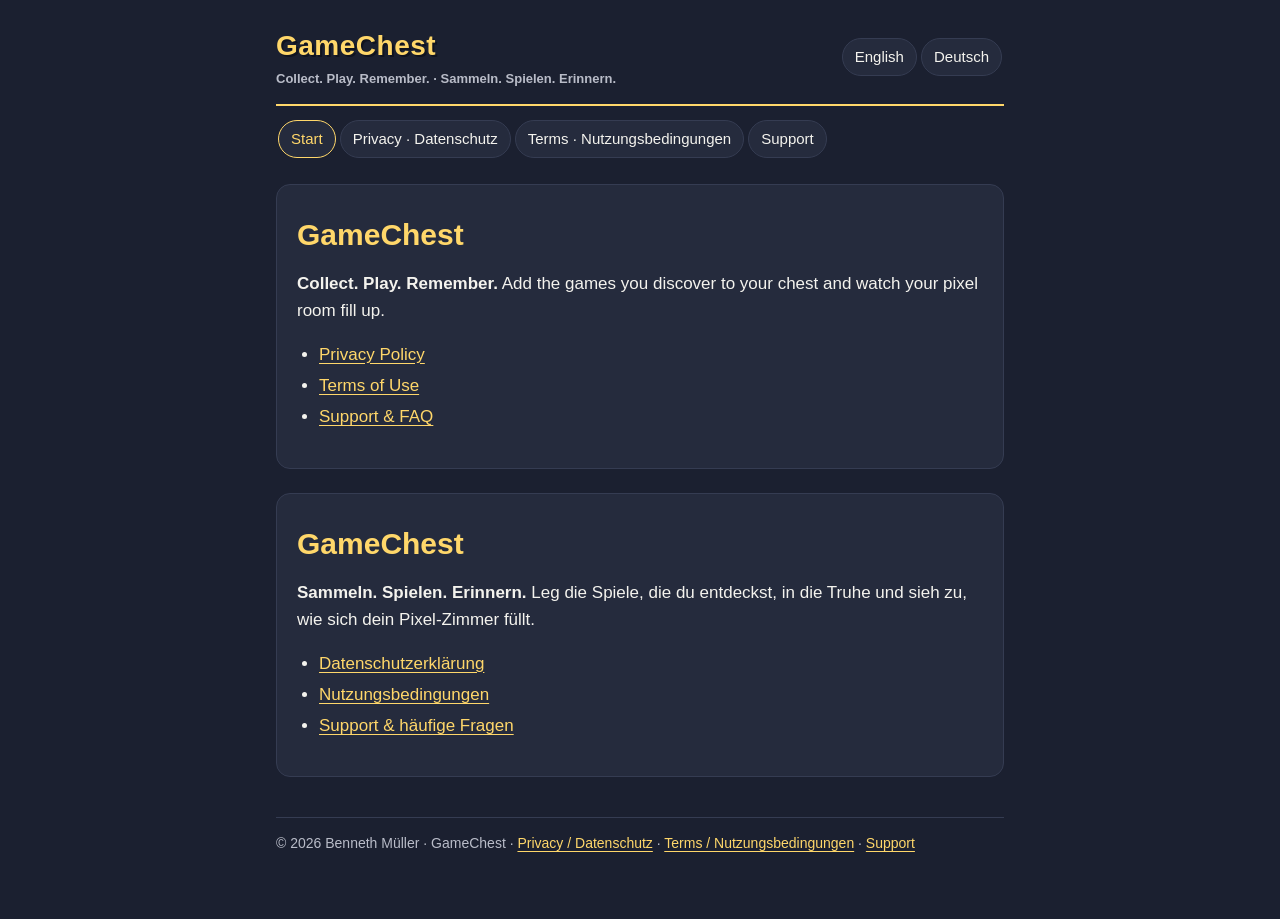
==== index.html @ 354a45ab "GameChest: Datenschutz, Nutzungsbedingungen, Support" ====
<!doctype html>
<html lang="en">
<head>
<meta charset="utf-8">
<meta name="viewport" content="width=device-width, initial-scale=1">
<meta name="description" content="Legal pages and support for the GameChest app.">
<title>GameChest – Legal & Support</title>
<style>
:root{--ink:#10131F;--navy:#1B2030;--navy2:#252B3D;--line:#353C52;--gold:#FFD76A;--amber:#FFCD68;
--mint:#C4F280;--off:#F4F3EE;--muted:#B9BCC8;}
*{box-sizing:border-box}
html{-webkit-text-size-adjust:100%}
body{margin:0;background:var(--navy);color:var(--off);font:17px/1.6 -apple-system,BlinkMacSystemFont,"Segoe UI",Roboto,Helvetica,Arial,sans-serif}
a{color:var(--gold);text-underline-offset:3px}
a:focus-visible{outline:3px solid var(--mint);outline-offset:2px}
.wrap{max-width:760px;margin:0 auto;padding:24px 16px 64px}
header.top{display:flex;flex-wrap:wrap;align-items:center;justify-content:space-between;gap:12px;
border-bottom:2px solid var(--gold);padding-bottom:14px;margin-bottom:8px}
.brand{font-weight:800;font-size:28px;letter-spacing:.5px;color:var(--gold);text-decoration:none;
text-shadow:2px 2px 0 var(--ink)}
.brand small{display:block;font-size:13px;font-weight:600;color:var(--muted);letter-spacing:0;text-shadow:none}
nav.lang a,nav.pages a{display:inline-block;padding:6px 12px;margin:2px;border:1px solid var(--line);
border-radius:999px;text-decoration:none;font-size:15px;color:var(--off);background:var(--navy2)}
nav.lang a:hover,nav.pages a:hover{border-color:var(--gold)}
nav.pages{margin:12px 0 4px}
nav.pages a[aria-current=page]{border-color:var(--gold);color:var(--gold)}
h1{font-size:30px;line-height:1.2;color:var(--gold);margin:28px 0 4px}
h2{font-size:21px;line-height:1.3;color:var(--gold);margin:30px 0 8px}
h3{font-size:18px;color:var(--amber);margin:22px 0 6px}
section.lang-block{background:var(--navy2);border:1px solid var(--line);border-radius:14px;padding:4px 20px 20px;margin-top:24px}
.note{border-left:4px solid var(--mint);background:rgba(196,242,128,.08);padding:10px 14px;border-radius:6px;font-size:15px}
.ph{background:rgba(255,215,106,.16);color:var(--gold);padding:0 4px;border-radius:4px;font-weight:600}
.meta{color:var(--muted);font-size:14px}
table{width:100%;border-collapse:collapse;font-size:15px;margin:10px 0}
th,td{text-align:left;vertical-align:top;padding:8px;border-bottom:1px solid var(--line)}
th{color:var(--amber);font-weight:700}
.scroll{overflow-x:auto}
ul,ol{padding-left:22px}
li{margin:4px 0}
footer{margin-top:40px;color:var(--muted);font-size:14px;border-top:1px solid var(--line);padding-top:14px}
details{background:var(--navy);border:1px solid var(--line);border-radius:10px;padding:10px 14px;margin:10px 0}
summary{cursor:pointer;font-weight:700;color:var(--off)}
@media (max-width:420px){body{font-size:16px}h1{font-size:25px}section.lang-block{padding:2px 14px 16px}}
@media (max-width:560px){table,tbody,tr,td{display:block;width:100%}tr:first-child{display:none}tr{border-bottom:1px solid var(--line);padding:6px 0}td{border:0;padding:3px 0}td:first-child{font-weight:700;color:var(--amber)}}
</style>
</head>
<body>
<div class="wrap">
<header class="top">
<a class="brand" href="index.html">GameChest<small>Collect. Play. Remember. · Sammeln. Spielen. Erinnern.</small></a>
<nav class="lang" aria-label="Language / Sprache"><a href="#en" hreflang="en">English</a><a href="#de" hreflang="de">Deutsch</a></nav>
</header>
<nav class="pages" aria-label="Pages"><a href="index.html" aria-current=page>Start</a><a href="privacy.html">Privacy · Datenschutz</a><a href="terms.html">Terms · Nutzungsbedingungen</a><a href="support.html">Support</a></nav>

<section class="lang-block" id="en" lang="en">
<h1>GameChest</h1>
<p><strong>Collect. Play. Remember.</strong> Add the games you discover to your chest and watch your pixel room fill up.</p>
<ul>
<li><a href="privacy.html#en">Privacy Policy</a></li>
<li><a href="terms.html#en">Terms of Use</a></li>
<li><a href="support.html#en">Support &amp; FAQ</a></li>
</ul>
</section>
<section class="lang-block" id="de" lang="de">
<h1>GameChest</h1>
<p><strong>Sammeln. Spielen. Erinnern.</strong> Leg die Spiele, die du entdeckst, in die Truhe und sieh zu, wie sich dein Pixel-Zimmer füllt.</p>
<ul>
<li><a href="privacy.html#de">Datenschutzerklärung</a></li>
<li><a href="terms.html#de">Nutzungsbedingungen</a></li>
<li><a href="support.html#de">Support &amp; häufige Fragen</a></li>
</ul>
</section>

<footer>© 2026 Benneth Müller · GameChest · <a href="privacy.html">Privacy / Datenschutz</a> · <a href="terms.html">Terms / Nutzungsbedingungen</a> · <a href="support.html">Support</a></footer>
</div>
</body>
</html>
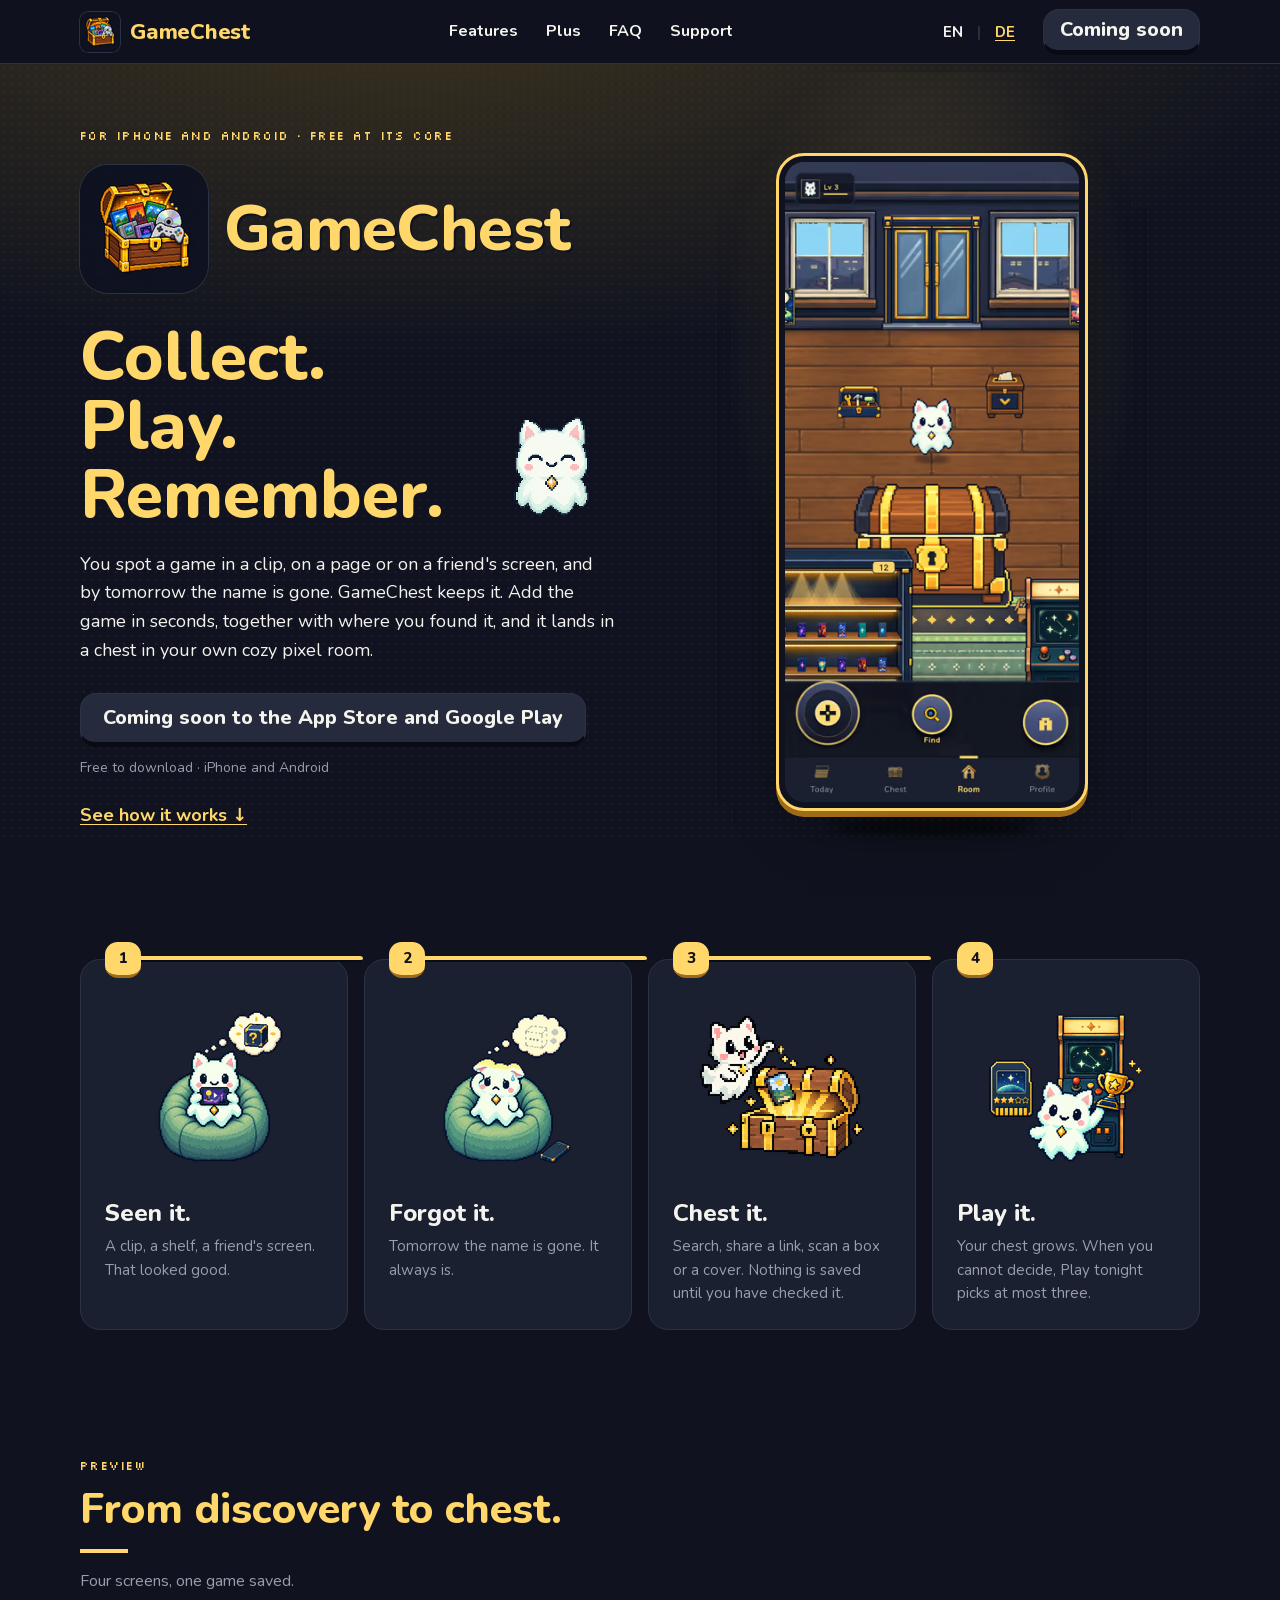
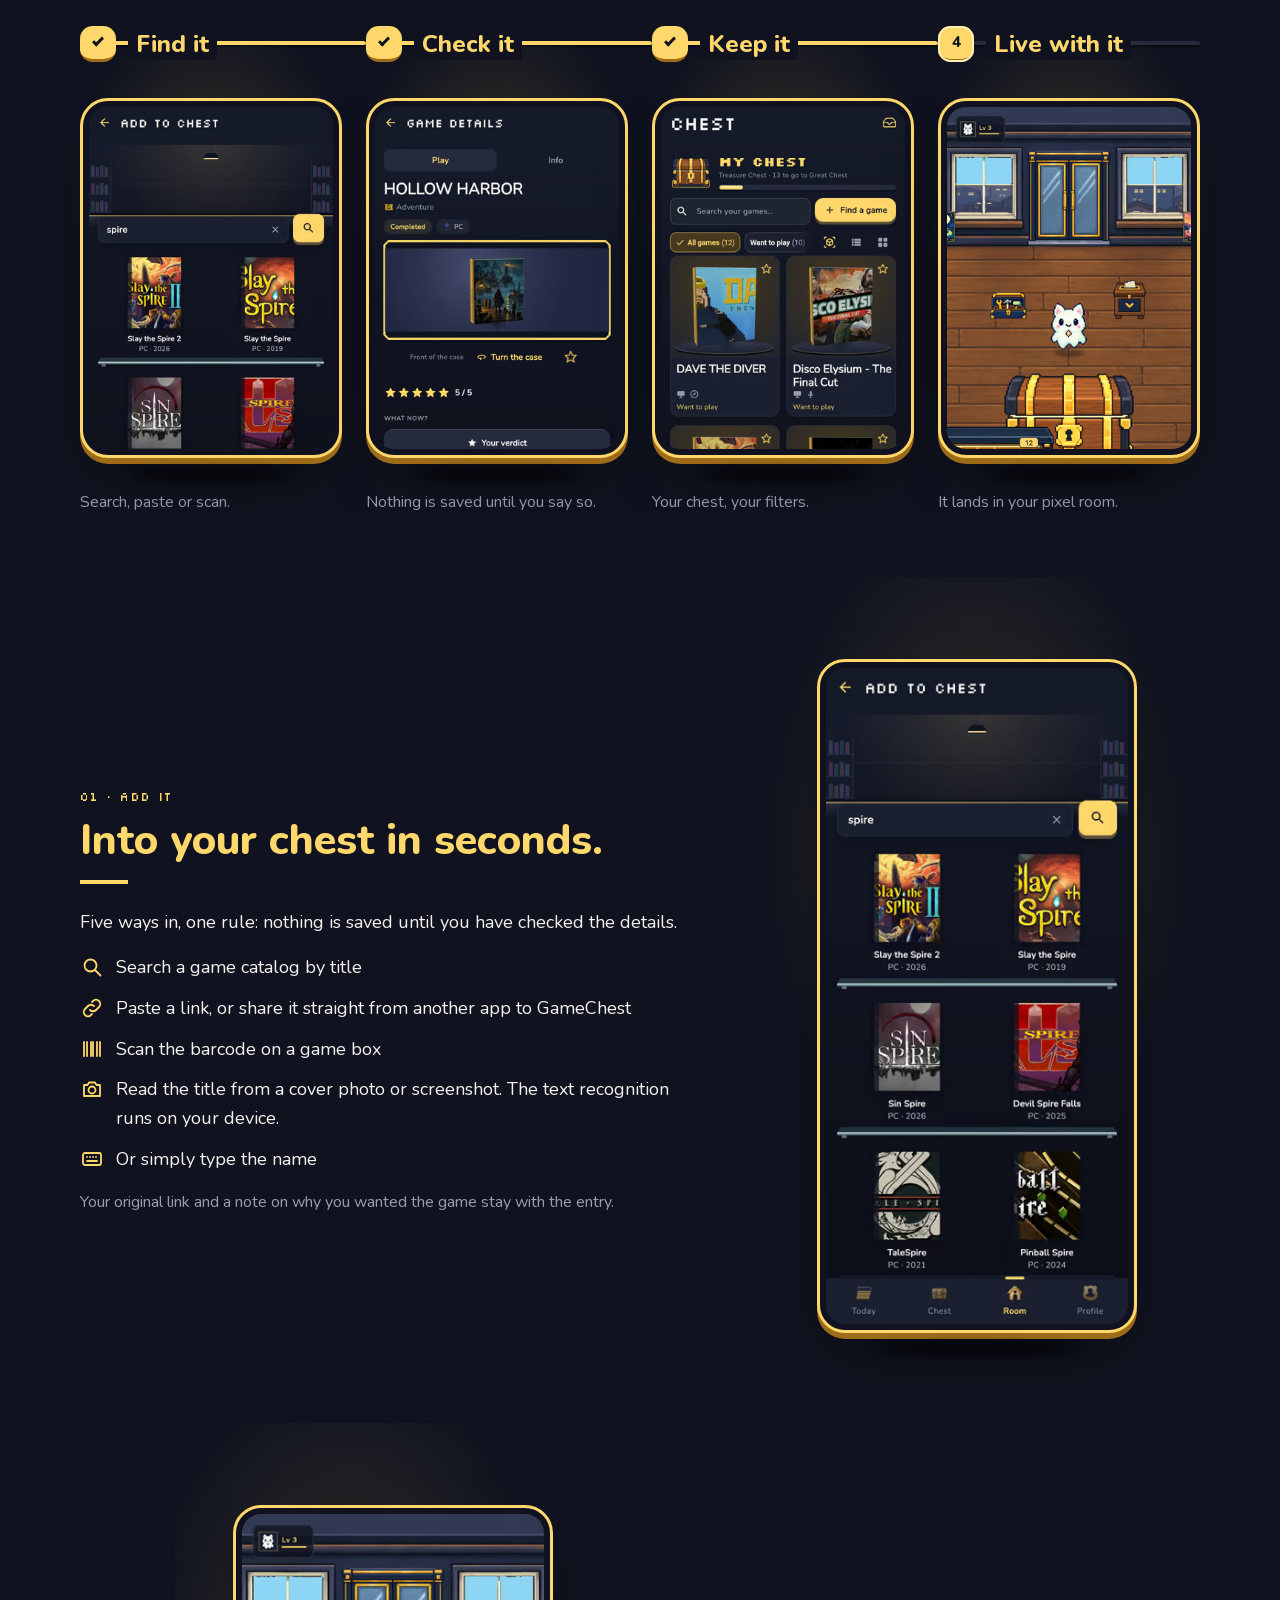
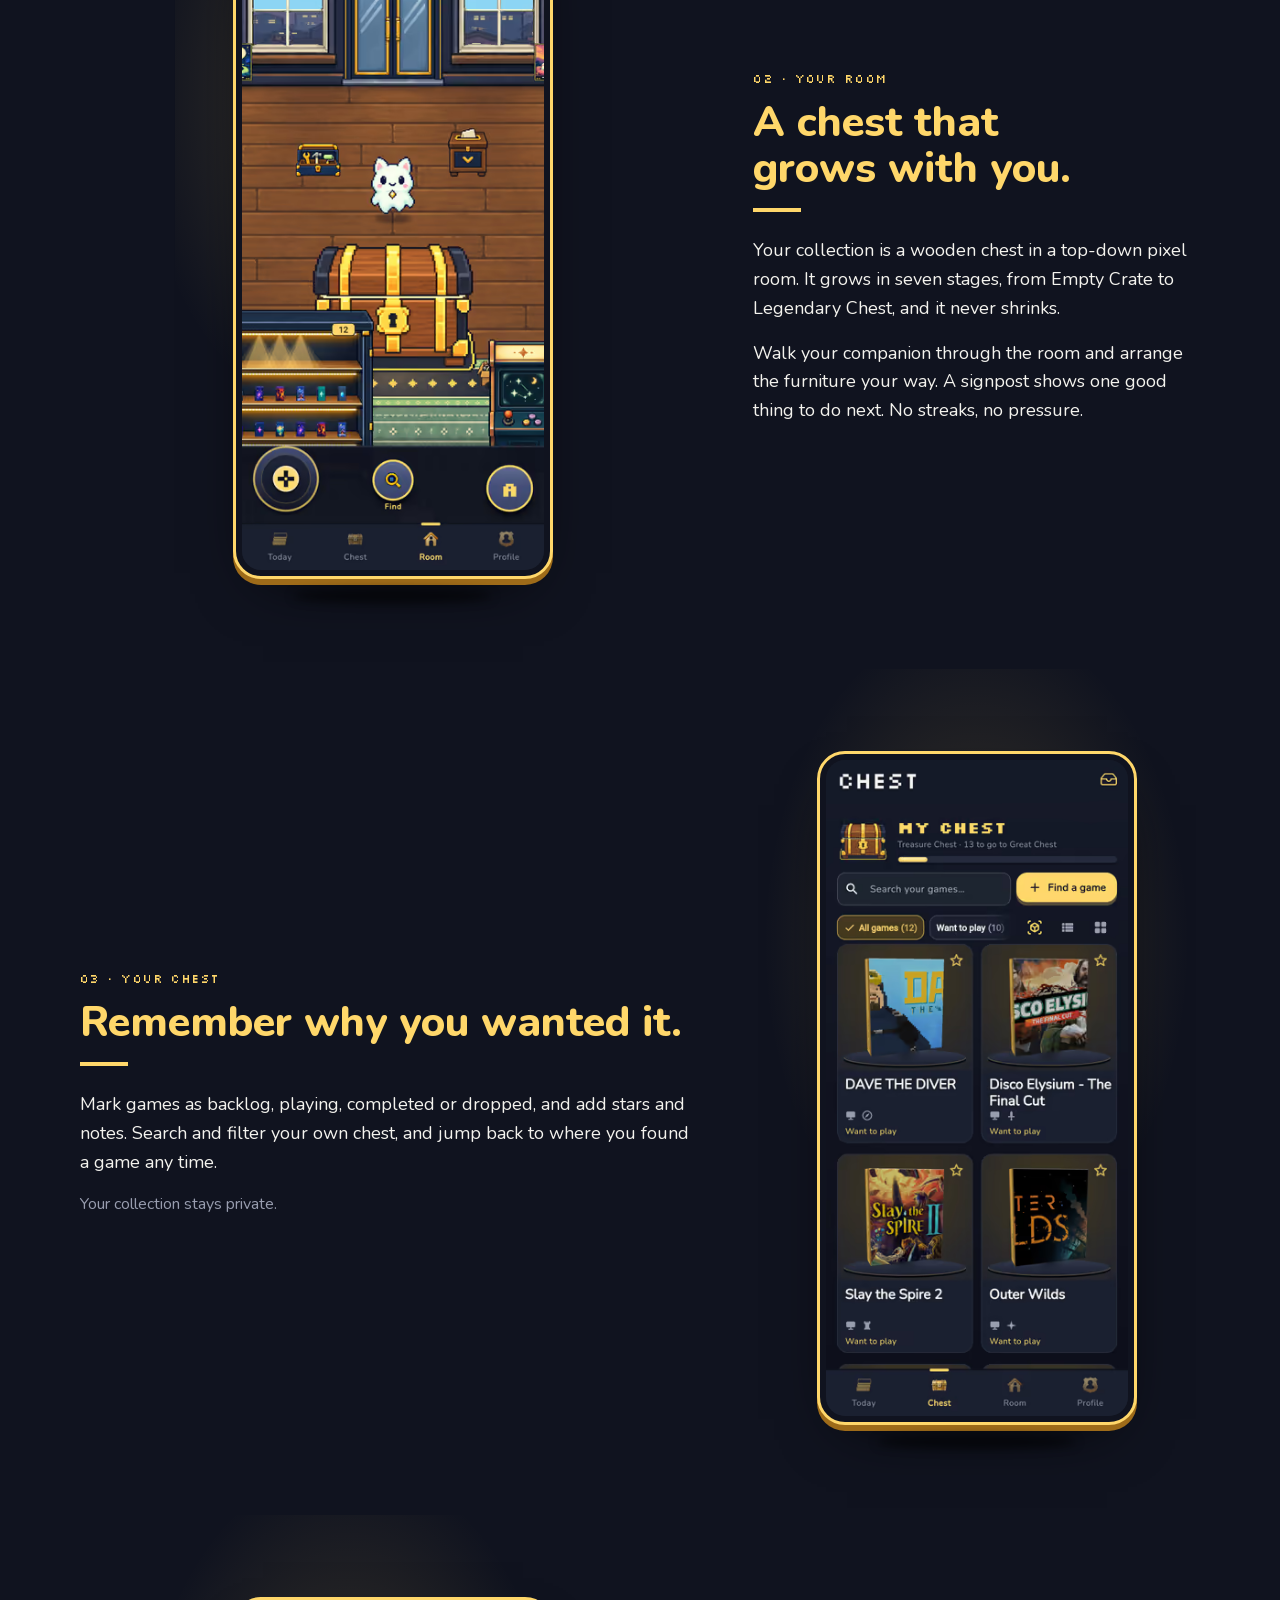
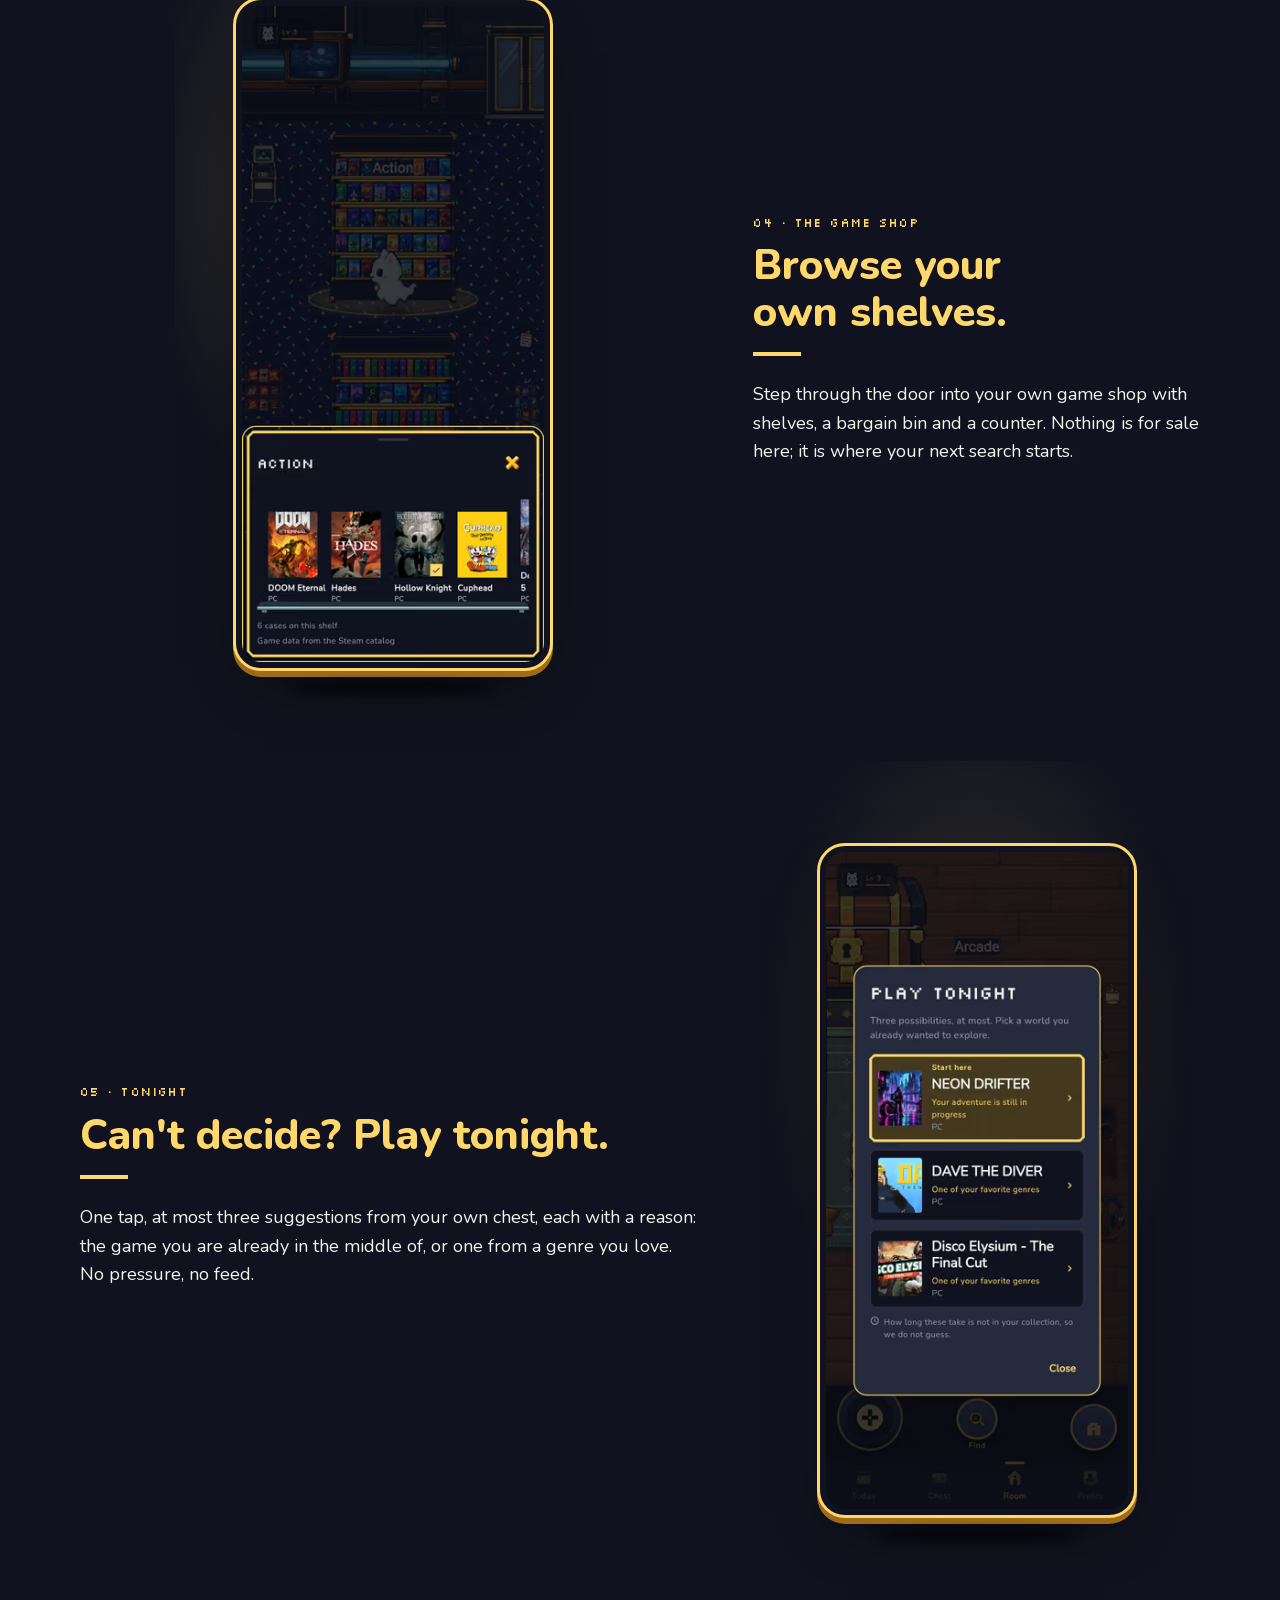
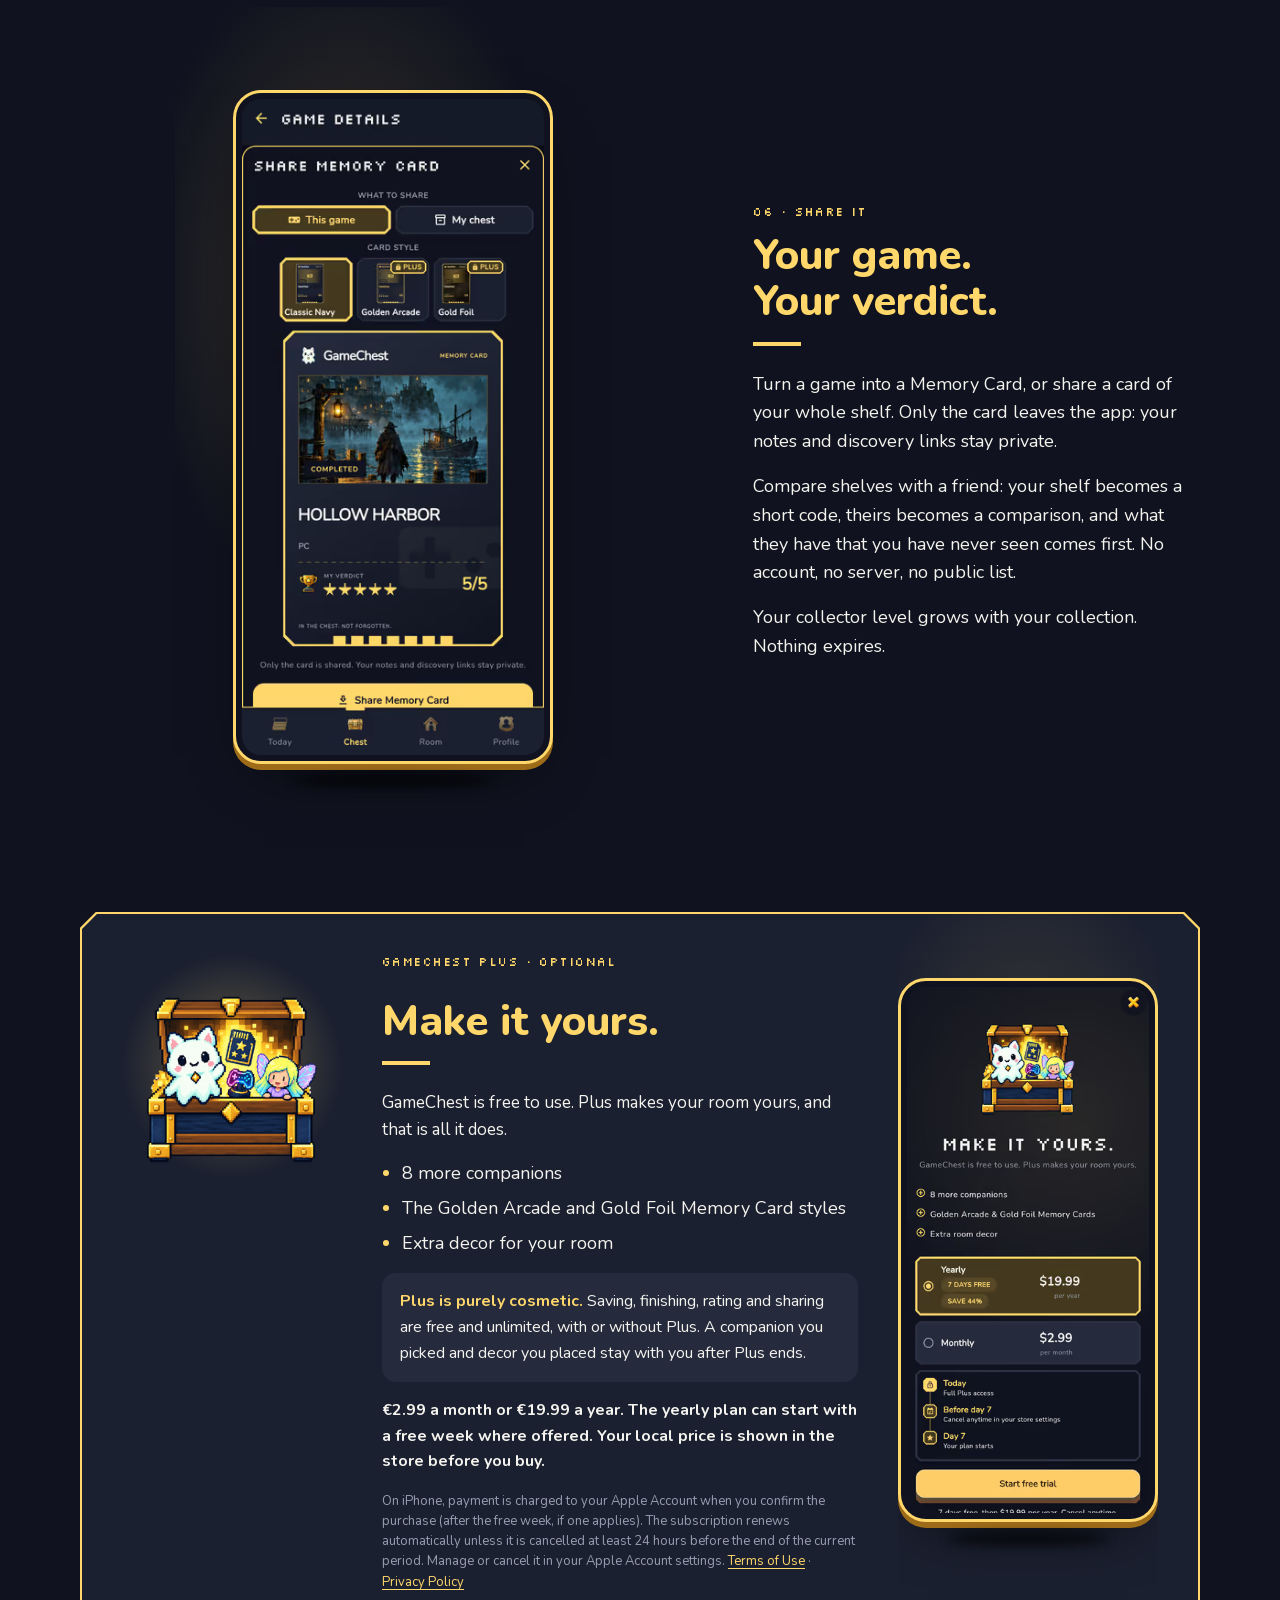
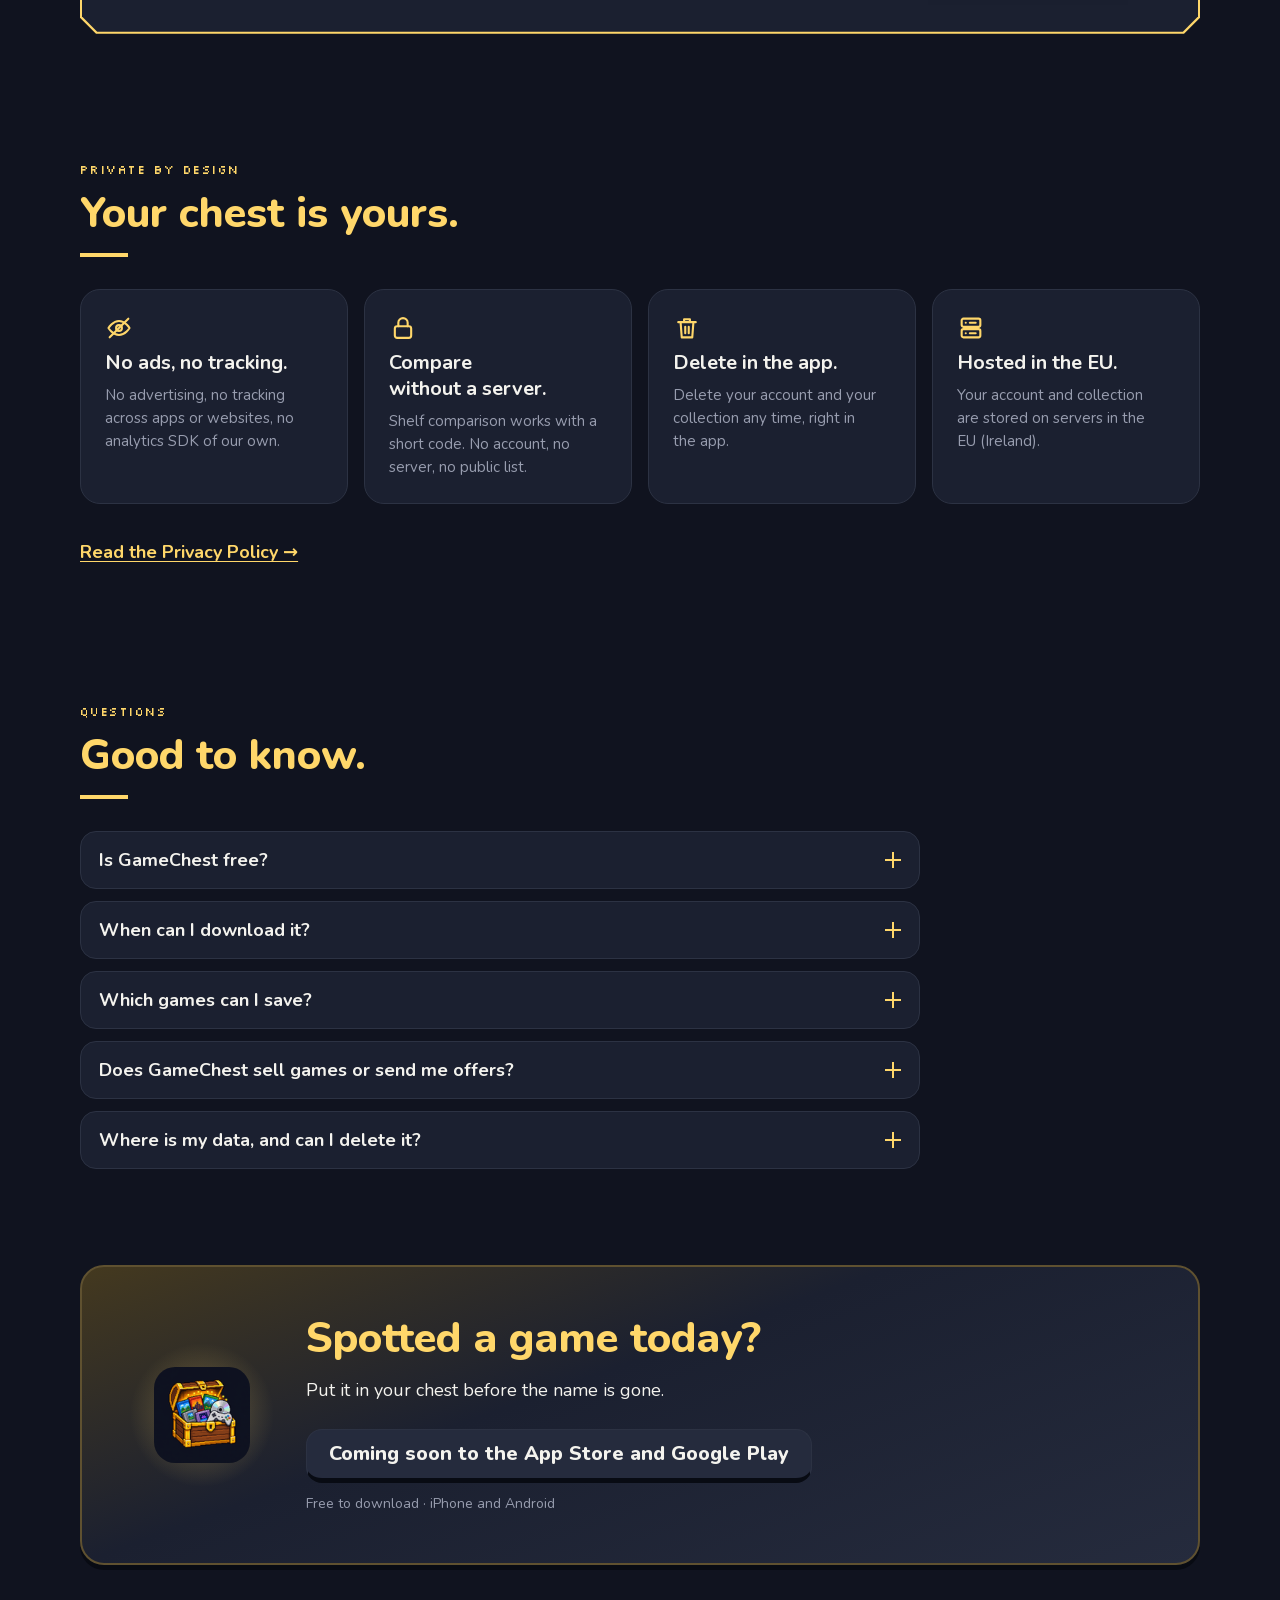
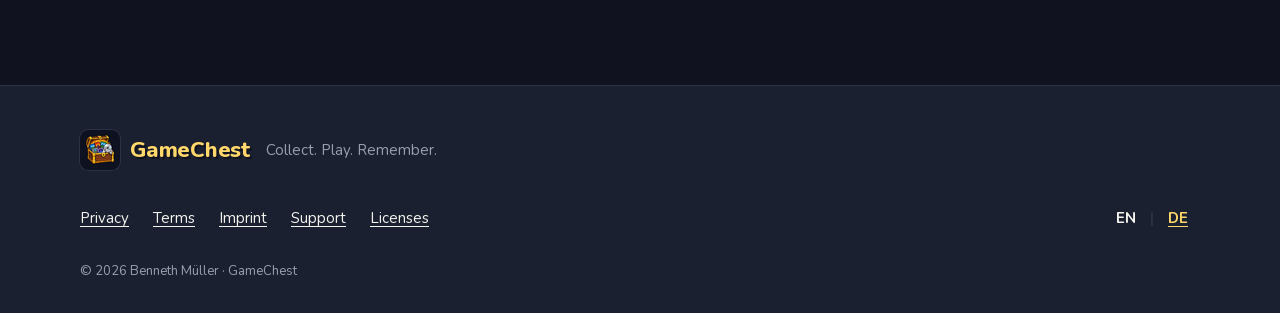
==== commit 04c108ea: "Website gamechest.games: Marketing-Startseite EN/DE + Impressum Statischer Next.js-Export aus app-we" ====
--- a/index.html
+++ b/index.html
@@ -1,77 +1,20 @@
-<!doctype html>
-<html lang="en">
-<head>
-<meta charset="utf-8">
-<meta name="viewport" content="width=device-width, initial-scale=1">
-<meta name="description" content="Legal pages and support for the GameChest app.">
-<title>GameChest – Legal & Support</title>
-<style>
-:root{--ink:#10131F;--navy:#1B2030;--navy2:#252B3D;--line:#353C52;--gold:#FFD76A;--amber:#FFCD68;
---mint:#C4F280;--off:#F4F3EE;--muted:#B9BCC8;}
-*{box-sizing:border-box}
-html{-webkit-text-size-adjust:100%}
-body{margin:0;background:var(--navy);color:var(--off);font:17px/1.6 -apple-system,BlinkMacSystemFont,"Segoe UI",Roboto,Helvetica,Arial,sans-serif}
-a{color:var(--gold);text-underline-offset:3px}
-a:focus-visible{outline:3px solid var(--mint);outline-offset:2px}
-.wrap{max-width:760px;margin:0 auto;padding:24px 16px 64px}
-header.top{display:flex;flex-wrap:wrap;align-items:center;justify-content:space-between;gap:12px;
-border-bottom:2px solid var(--gold);padding-bottom:14px;margin-bottom:8px}
-.brand{font-weight:800;font-size:28px;letter-spacing:.5px;color:var(--gold);text-decoration:none;
-text-shadow:2px 2px 0 var(--ink)}
-.brand small{display:block;font-size:13px;font-weight:600;color:var(--muted);letter-spacing:0;text-shadow:none}
-nav.lang a,nav.pages a{display:inline-block;padding:6px 12px;margin:2px;border:1px solid var(--line);
-border-radius:999px;text-decoration:none;font-size:15px;color:var(--off);background:var(--navy2)}
-nav.lang a:hover,nav.pages a:hover{border-color:var(--gold)}
-nav.pages{margin:12px 0 4px}
-nav.pages a[aria-current=page]{border-color:var(--gold);color:var(--gold)}
-h1{font-size:30px;line-height:1.2;color:var(--gold);margin:28px 0 4px}
-h2{font-size:21px;line-height:1.3;color:var(--gold);margin:30px 0 8px}
-h3{font-size:18px;color:var(--amber);margin:22px 0 6px}
-section.lang-block{background:var(--navy2);border:1px solid var(--line);border-radius:14px;padding:4px 20px 20px;margin-top:24px}
-.note{border-left:4px solid var(--mint);background:rgba(196,242,128,.08);padding:10px 14px;border-radius:6px;font-size:15px}
-.ph{background:rgba(255,215,106,.16);color:var(--gold);padding:0 4px;border-radius:4px;font-weight:600}
-.meta{color:var(--muted);font-size:14px}
-table{width:100%;border-collapse:collapse;font-size:15px;margin:10px 0}
-th,td{text-align:left;vertical-align:top;padding:8px;border-bottom:1px solid var(--line)}
-th{color:var(--amber);font-weight:700}
-.scroll{overflow-x:auto}
-ul,ol{padding-left:22px}
-li{margin:4px 0}
-footer{margin-top:40px;color:var(--muted);font-size:14px;border-top:1px solid var(--line);padding-top:14px}
-details{background:var(--navy);border:1px solid var(--line);border-radius:10px;padding:10px 14px;margin:10px 0}
-summary{cursor:pointer;font-weight:700;color:var(--off)}
-@media (max-width:420px){body{font-size:16px}h1{font-size:25px}section.lang-block{padding:2px 14px 16px}}
-@media (max-width:560px){table,tbody,tr,td{display:block;width:100%}tr:first-child{display:none}tr{border-bottom:1px solid var(--line);padding:6px 0}td{border:0;padding:3px 0}td:first-child{font-weight:700;color:var(--amber)}}
-</style>
-</head>
-<body>
-<div class="wrap">
-<header class="top">
-<a class="brand" href="index.html">GameChest<small>Collect. Play. Remember. · Sammeln. Spielen. Erinnern.</small></a>
-<nav class="lang" aria-label="Language / Sprache"><a href="#en" hreflang="en">English</a><a href="#de" hreflang="de">Deutsch</a></nav>
-</header>
-<nav class="pages" aria-label="Pages"><a href="index.html" aria-current=page>Start</a><a href="privacy.html">Privacy · Datenschutz</a><a href="terms.html">Terms · Nutzungsbedingungen</a><a href="support.html">Support</a></nav>
-
-<section class="lang-block" id="en" lang="en">
-<h1>GameChest</h1>
-<p><strong>Collect. Play. Remember.</strong> Add the games you discover to your chest and watch your pixel room fill up.</p>
-<ul>
-<li><a href="privacy.html#en">Privacy Policy</a></li>
-<li><a href="terms.html#en">Terms of Use</a></li>
-<li><a href="support.html#en">Support &amp; FAQ</a></li>
-</ul>
-</section>
-<section class="lang-block" id="de" lang="de">
-<h1>GameChest</h1>
-<p><strong>Sammeln. Spielen. Erinnern.</strong> Leg die Spiele, die du entdeckst, in die Truhe und sieh zu, wie sich dein Pixel-Zimmer füllt.</p>
-<ul>
-<li><a href="privacy.html#de">Datenschutzerklärung</a></li>
-<li><a href="terms.html#de">Nutzungsbedingungen</a></li>
-<li><a href="support.html#de">Support &amp; häufige Fragen</a></li>
-</ul>
-</section>
-
-<footer>© 2026 Benneth Müller · GameChest · <a href="privacy.html">Privacy / Datenschutz</a> · <a href="terms.html">Terms / Nutzungsbedingungen</a> · <a href="support.html">Support</a></footer>
-</div>
-</body>
-</html>
+<!DOCTYPE html><html lang="en" class="nunito_c81cbedf-module__F6FspG__variable silkscreen_12bf01c6-module__xPTk9W__variable"><head><meta charSet="utf-8"/><meta name="viewport" content="width=device-width, initial-scale=1"/><link rel="preload" href="/_next/static/media/07454f8ad8aaac57-s.p.2kjei9psvcorz.woff2" as="font" crossorigin="" type="font/woff2"/><link rel="preload" href="/_next/static/media/37f34e4fcce0f2d4-s.p.3dosikwwiz7p4.woff2" as="font" crossorigin="" type="font/woff2"/><style data-precedence="next" data-href="/_next/static/chunks/3dg75ylnrq6or.css /_next/static/chunks/3zf7xnrm5pclq.css /_next/static/chunks/2_lk15ii64j9c.css /_next/static/chunks/2bdnyb698ogyc.css">@font-face{font-family:Nunito;font-style:normal;font-weight:200 1000;font-display:swap;src:url(/_next/static/media/224e262ef877bfa4-s.1zkvd_innyig_.woff2)format("woff2");unicode-range:U+460-52F,U+1C80-1C8A,U+20B4,U+2DE0-2DFF,U+A640-A69F,U+FE2E-FE2F}@font-face{font-family:Nunito;font-style:normal;font-weight:200 1000;font-display:swap;src:url(/_next/static/media/7f11d98043fdedc9-s.2c8-7nzo1jf9r.woff2)format("woff2");unicode-range:U+301,U+400-45F,U+490-491,U+4B0-4B1,U+2116}@font-face{font-family:Nunito;font-style:normal;font-weight:200 1000;font-display:swap;src:url(/_next/static/media/e6d00ff86ef9e699-s.1vcas2uk12q5a.woff2)format("woff2");unicode-range:U+102-103,U+110-111,U+128-129,U+168-169,U+1A0-1A1,U+1AF-1B0,U+300-301,U+303-304,U+308-309,U+323,U+329,U+1EA0-1EF9,U+20AB}@font-face{font-family:Nunito;font-style:normal;font-weight:200 1000;font-display:swap;src:url(/_next/static/media/d8cb5ab3660140cd-s.2demiz2t05dx4.woff2)format("woff2");unicode-range:U+100-2BA,U+2BD-2C5,U+2C7-2CC,U+2CE-2D7,U+2DD-2FF,U+304,U+308,U+329,U+1D00-1DBF,U+1E00-1E9F,U+1EF2-1EFF,U+2020,U+20A0-20AB,U+20AD-20C0,U+2113,U+2C60-2C7F,U+A720-A7FF}@font-face{font-family:Nunito;font-style:normal;font-weight:200 1000;font-display:swap;src:url(/_next/static/media/07454f8ad8aaac57-s.p.2kjei9psvcorz.woff2)format("woff2");unicode-range:U+??,U+131,U+152-153,U+2BB-2BC,U+2C6,U+2DA,U+2DC,U+304,U+308,U+329,U+2000-206F,U+20AC,U+2122,U+2191,U+2193,U+2212,U+2215,U+FEFF,U+FFFD}@font-face{font-family:Nunito Fallback;src:local(Arial);ascent-override:99.71%;descent-override:34.82%;line-gap-override:0.0%;size-adjust:101.39%}.nunito_c81cbedf-module__F6FspG__className{font-family:Nunito,Nunito Fallback;font-style:normal}.nunito_c81cbedf-module__F6FspG__variable{--font-nunito:"Nunito", "Nunito Fallback"}
+@font-face{font-family:Silkscreen;font-style:normal;font-weight:400;font-display:swap;src:url(/_next/static/media/26e9340776e0c8e8-s.3-pcjiz3ygyf8.woff2)format("woff2");unicode-range:U+100-2BA,U+2BD-2C5,U+2C7-2CC,U+2CE-2D7,U+2DD-2FF,U+304,U+308,U+329,U+1D00-1DBF,U+1E00-1E9F,U+1EF2-1EFF,U+2020,U+20A0-20AB,U+20AD-20C0,U+2113,U+2C60-2C7F,U+A720-A7FF}@font-face{font-family:Silkscreen;font-style:normal;font-weight:400;font-display:swap;src:url(/_next/static/media/37f34e4fcce0f2d4-s.p.3dosikwwiz7p4.woff2)format("woff2");unicode-range:U+??,U+131,U+152-153,U+2BB-2BC,U+2C6,U+2DA,U+2DC,U+304,U+308,U+329,U+2000-206F,U+20AC,U+2122,U+2191,U+2193,U+2212,U+2215,U+FEFF,U+FFFD}@font-face{font-family:Silkscreen Fallback;src:local(Arial);ascent-override:68.84%;descent-override:16.71%;line-gap-override:0.0%;size-adjust:149.62%}.silkscreen_12bf01c6-module__xPTk9W__className{font-family:Silkscreen,Silkscreen Fallback;font-style:normal;font-weight:400}.silkscreen_12bf01c6-module__xPTk9W__variable{--font-silkscreen:"Silkscreen", "Silkscreen Fallback"}
+.legal-prose{max-width:68ch;color:var(--legal-ink);overflow-wrap:break-word;font-size:1.0625rem;line-height:1.65}.legal-prose h2{color:var(--legal-accent);margin:2.25rem 0 .5rem;scroll-margin-top:88px;font-size:1.3125rem;line-height:1.3}.legal-prose h3{color:var(--legal-accent-2);margin:1.5rem 0 .375rem;font-size:1.125rem;line-height:1.35}.legal-prose p,.legal-prose ul,.legal-prose ol{margin:0 0 .875rem}.legal-prose ul,.legal-prose ol{padding-left:1.375rem}.legal-prose li{margin:.25rem 0}.legal-meta{color:var(--legal-muted);margin:0 0 1.25rem;font-size:.9375rem}.legal-note{border-left:4px solid var(--legal-note);background:var(--legal-note-bg);border-radius:8px;margin:0 0 1.5rem;padding:.75rem 1rem;font-size:.9375rem}.legal-note p{margin:0}.legal-ph{background:var(--legal-ph-bg);color:var(--legal-accent);-webkit-hyphens:manual;hyphens:manual;-webkit-box-decoration-break:clone;box-decoration-break:clone;border-radius:4px;padding:0 .25rem;font-weight:700}.legal-address{font-style:normal}.legal-toc{background:var(--legal-surface);border:1px solid var(--legal-border);border-radius:14px;margin:0 0 1.5rem;padding:.875rem 1.25rem}.legal-toc-title{margin:0 0 .25rem;font-weight:700}.legal-toc ul{margin:0;padding:0;list-style:none}.legal-toc a{padding:.25rem 0;display:inline-block}.legal-table-wrap{margin:.625rem 0 1rem}.legal-table{border-collapse:collapse;width:100%;font-size:.9375rem}.legal-table th,.legal-table td{text-align:left;vertical-align:top;border-bottom:1px solid var(--legal-border);padding:.5rem}.legal-table th{color:var(--legal-accent-2);font-weight:700}@media (max-width:559.98px){.legal-table thead{clip-path:inset(50%);width:1px;height:1px;position:absolute;overflow:hidden}.legal-table,.legal-table tbody,.legal-table tr,.legal-table td{width:100%;display:block}.legal-table tr{border-bottom:1px solid var(--legal-border);padding:.5rem 0}.legal-table td{border:0;padding:.1875rem 0}.legal-table td:before{content:attr(data-label);color:var(--legal-accent-2);font-size:.8125rem;font-weight:700;display:block}}
+:root{--lightningcss-light: ;--lightningcss-dark:initial;color-scheme:dark;--g-bg:#10131f;--g-panel:#1b2030;--g-elevated:#252b3d;--g-border:#2c3243;--g-ink:#f4f3ee;--g-muted:#989daf;--g-gold:#ffd76a;--g-amber:#ffcd68;--g-gold-sel:#44391f;--g-mint:#c4f280;--g-btn-edge:#ffe4af;--g-btn-text:#342419;--g-btn-shadow:#805337;--g-glow-in:#ffd76a55;--g-glow-out:#ffd76a00;--font-body:var(--font-nunito), system-ui, -apple-system, "Segoe UI", Roboto, Arial, sans-serif;--font-label:var(--font-silkscreen), ui-monospace, monospace;--font-display:var(--font-nunito), system-ui, -apple-system, "Segoe UI", Roboto, Arial, sans-serif;--g-deep:#080b13;--g-card-edge:#5f5130;--g-coin-edge:#9e6b19;--g-light-edge:#fff0b5;--container:1120px;--gutter:16px;--header-h:64px;--section-gap:96px;--radius-card:20px;--bevel:10px;--legal-ink:var(--g-ink);--legal-muted:var(--g-muted);--legal-accent:var(--g-gold);--legal-accent-2:var(--g-amber);--legal-surface:var(--g-elevated);--legal-border:var(--g-border);--legal-note:var(--g-mint);--legal-note-bg:#c4f28014;--legal-ph-bg:#ffd76a29}@media (min-width:481px){:root{--gutter:24px}}@media (min-width:768px){:root{--section-gap:120px}}@media (min-width:1025px){:root{--gutter:32px}}*,:before,:after{box-sizing:border-box}html{-moz-text-size-adjust:100%;text-size-adjust:100%;scroll-padding-top:calc(var(--header-h) + 16px)}@media (prefers-reduced-motion:no-preference){html{scroll-behavior:smooth}}body{background:var(--g-bg);color:var(--g-ink);font-family:var(--font-body);overflow-wrap:break-word;margin:0;font-size:1.0625rem;line-height:1.6}@media (min-width:768px){body{font-size:1.125rem}}img,picture,svg{max-width:100%;display:block}img{height:auto}h1,h2,h3{text-wrap:balance;margin:0;font-weight:800}p{text-wrap:pretty;margin:0}a{color:var(--g-gold);text-underline-offset:3px;text-decoration-thickness:1px}a:hover{text-decoration-thickness:2px}:focus-visible{outline:3px solid var(--g-mint);outline-offset:3px;border-radius:4px}.container{width:100%;max-width:calc(var(--container) + 2 * var(--gutter));padding-inline:var(--gutter);margin-inline:auto}.visually-hidden{clip-path:inset(50%);white-space:nowrap;border:0;width:1px;height:1px;margin:-1px;padding:0;overflow:hidden;position:absolute!important}.skip-link{z-index:100;background:var(--g-amber);color:var(--g-btn-text);font-family:var(--font-display);border:2px solid var(--g-btn-edge);border-bottom:5px solid var(--g-btn-shadow);border-radius:16px;padding:12px 16px;font-size:1.25rem;font-weight:800;text-decoration:none;position:absolute;top:-100px;left:12px}.skip-link:focus{top:12px}.pixel{image-rendering:pixelated}.eyebrow{font-family:var(--font-label);letter-spacing:.12em;text-transform:uppercase;color:var(--g-gold);margin:0 0 12px;font-size:.6875rem;line-height:1.4;display:inline-block}@media (min-width:768px){.eyebrow{font-size:.75rem}}.h2{font-family:var(--font-display);color:var(--g-gold);font-size:2rem;font-weight:800;line-height:1.15}.h2:after{content:"";background:var(--g-gold);width:48px;height:4px;margin-top:16px;display:block}.h2.center:after{margin-inline:auto}@media (min-width:768px){.h2{font-size:2.625rem;line-height:1.1}}.h3{font-family:var(--font-display);color:var(--g-ink);font-size:1.375rem;font-weight:800;line-height:1.3}@media (min-width:768px){.h3{font-size:1.5rem}}.muted{color:var(--g-muted);font-size:.9375rem;line-height:1.55}@media (min-width:768px){.muted{font-size:1rem}}.btn{min-height:54px;font:inherit;font-family:var(--font-display);text-align:center;border-radius:16px;justify-content:center;align-items:center;gap:8px;padding:12px 22px;font-size:1.25rem;font-weight:800;line-height:1.2;text-decoration:none;transition:transform .12s cubic-bezier(.33,1,.68,1),border-bottom-width .12s cubic-bezier(.33,1,.68,1);display:inline-flex}.btn-secondary{background:var(--g-elevated);color:var(--g-ink);border:1.4px solid var(--g-border);border-bottom:5px solid var(--g-deep)}a.btn-secondary:hover{border-color:var(--g-gold);border-bottom-color:var(--g-deep)}.btn-primary{background:var(--g-amber);color:var(--g-btn-text);border:2px solid var(--g-btn-edge);border-bottom:5px solid var(--g-btn-shadow);box-shadow:inset 0 1px #ffffff38}a.btn-primary:hover{filter:brightness(1.04)}a.btn-primary:active,a.btn-secondary:active{border-bottom-width:1.5px;transition-duration:80ms;transform:translateY(3.5px)}@media (prefers-reduced-motion:reduce){.btn{transition:none}}.coin{z-index:1;background:var(--g-gold);border-bottom:3px solid var(--g-coin-edge);width:32px;height:32px;color:var(--g-bg);font-family:var(--font-body);border-radius:35%;flex:none;justify-content:center;align-items:center;font-size:.875rem;font-weight:800;line-height:1;display:inline-flex;position:relative}.coin--done{color:#0000}.coin--done:after{content:"";border:solid var(--g-bg);border-width:0 3px 3px 0;width:6px;height:11px;position:absolute;transform:translateY(-2px)rotate(45deg)}.coin--current{outline:2px solid var(--g-light-edge);outline-offset:-2px}@media (min-width:768px){.coin{width:36px;height:36px;font-size:.9375rem}}.rail{z-index:0;background:var(--g-elevated);border-bottom:2px solid var(--g-deep);pointer-events:none;border-radius:3px;height:6px;position:absolute}.rail--gold{background:var(--g-gold)}.prose a{text-decoration:underline}
+.not-found-module__Qxt1xq__main{max-width:calc(640px + 2 * var(--gutter));padding:64px var(--gutter);flex-direction:column;gap:40px;margin:0 auto;display:flex}.not-found-module__Qxt1xq__mark{width:64px;height:64px}.not-found-module__Qxt1xq__block{flex-direction:column;align-items:flex-start;gap:12px;display:flex}.not-found-module__Qxt1xq__block+.not-found-module__Qxt1xq__block{border-top:1px solid var(--g-border);padding-top:40px}.not-found-module__Qxt1xq__title{color:var(--g-gold);font-size:2rem;line-height:1.15}
+.BrandMark-module__Vly-dW__mark{align-items:center;gap:10px;min-width:0;display:inline-flex}.BrandMark-module__Vly-dW__icon{box-shadow:0 0 0 1px var(--g-border);border-radius:22%;flex:none}.BrandMark-module__Vly-dW__name{font-family:var(--font-display);color:var(--g-gold);letter-spacing:-.01em;white-space:nowrap;text-shadow:2px 2px 0 var(--g-bg);font-weight:800;line-height:1}.BrandMark-module__Vly-dW__sm .BrandMark-module__Vly-dW__icon{width:40px;height:40px}.BrandMark-module__Vly-dW__sm .BrandMark-module__Vly-dW__name{font-size:1.375rem}.BrandMark-module__Vly-dW__lg{gap:16px}.BrandMark-module__Vly-dW__lg .BrandMark-module__Vly-dW__icon{width:88px;height:88px}.BrandMark-module__Vly-dW__lg .BrandMark-module__Vly-dW__name{font-size:clamp(2.25rem,11vw,4rem)}@media (min-width:1024px){.BrandMark-module__Vly-dW__lg .BrandMark-module__Vly-dW__icon{width:128px;height:128px}}
+.LangSwitch-module__xMFtda__switch{align-items:center;gap:2px;font-size:.9375rem;font-weight:700;display:flex}.LangSwitch-module__xMFtda__current,.LangSwitch-module__xMFtda__link{justify-content:center;align-items:center;min-width:44px;min-height:48px;padding:0 8px;display:inline-flex}.LangSwitch-module__xMFtda__current{color:var(--g-ink)}.LangSwitch-module__xMFtda__link{color:var(--g-gold);text-underline-offset:3px;text-decoration:underline}.LangSwitch-module__xMFtda__sep{color:var(--g-border)}
+.Footer-module__IpM4KW__footer{background:var(--g-panel);border-top:1px solid var(--g-border);margin-top:var(--section-gap);padding:40px 0 32px}.Footer-module__IpM4KW__inner{flex-direction:column;gap:20px;display:flex}.Footer-module__IpM4KW__brandRow{flex-wrap:wrap;align-items:center;gap:8px 16px;display:flex}.Footer-module__IpM4KW__brand{align-items:center;min-height:48px;text-decoration:none;display:inline-flex}.Footer-module__IpM4KW__tagline{color:var(--g-muted);font-size:.9375rem}.Footer-module__IpM4KW__linkRow{flex-wrap:wrap;justify-content:space-between;align-items:center;gap:8px 24px;display:flex}.Footer-module__IpM4KW__links{flex-wrap:wrap;gap:0 4px;margin:0;padding:0;list-style:none;display:flex}.Footer-module__IpM4KW__links a{min-height:48px;color:var(--g-ink);text-underline-offset:3px;align-items:center;margin-left:-10px;margin-right:10px;padding:0 10px;font-size:.9375rem;display:inline-flex}.Footer-module__IpM4KW__links a:hover,.Footer-module__IpM4KW__links a[aria-current=page]{color:var(--g-gold)}.Footer-module__IpM4KW__small{color:var(--g-muted);flex-direction:column;gap:4px;font-size:.8125rem;line-height:1.5;display:flex}
+.Header-module__NAGPiW__header{z-index:50;height:var(--header-h);background:var(--g-bg);border-bottom:1px solid var(--g-border);position:sticky;top:0}@supports ((-webkit-backdrop-filter:blur(8px)) or (backdrop-filter:blur(8px))){.Header-module__NAGPiW__header{-webkit-backdrop-filter:blur(8px);backdrop-filter:blur(8px);background:#10131feb}}.Header-module__NAGPiW__inner{justify-content:space-between;align-items:center;gap:16px;height:100%;display:flex}.Header-module__NAGPiW__brand{flex:none;align-items:center;min-height:48px;text-decoration:none;display:inline-flex}.Header-module__NAGPiW__nav{display:none}.Header-module__NAGPiW__end{align-items:center;gap:16px;display:flex}.Header-module__NAGPiW__cta{display:none}@media (min-width:768px){.Header-module__NAGPiW__nav{gap:4px;margin-inline:auto;display:flex}.Header-module__NAGPiW__nav a{min-height:48px;color:var(--g-ink);align-items:center;padding:0 12px;font-size:1rem;font-weight:700;text-decoration:none;display:inline-flex}.Header-module__NAGPiW__nav a:hover,.Header-module__NAGPiW__nav a[aria-current=page]{color:var(--g-gold)}}@media (min-width:1024px){.Header-module__NAGPiW__cta{display:block}}
+.PhoneFrame-module__8nVjmW__stage{width:100%;max-width:320px;margin-inline:auto;padding:24px 0 28px;position:relative}.PhoneFrame-module__8nVjmW__stage:before{content:"";pointer-events:none;background:radial-gradient(70% 60% at 50% 35%,#ffd76a2e,#ffd76a00 70%);position:absolute;inset:-8% -18% 0}.PhoneFrame-module__8nVjmW__stage:after{content:"";filter:blur(5px);pointer-events:none;background:#0000008c;border-radius:50%;width:62%;height:14px;position:absolute;bottom:4px;left:19%}.PhoneFrame-module__8nVjmW__frame{background:var(--g-bg);border:3px solid var(--g-gold);border-radius:28px;width:100%;padding:6px;position:relative;box-shadow:0 6px #9e6b19,0 24px 60px -30px #000}.PhoneFrame-module__8nVjmW__img{aspect-ratio:1320/2868;background:var(--g-panel);border-radius:19px;width:100%;height:auto;box-shadow:inset 0 0 0 1px #ffffff0a}.PhoneFrame-module__8nVjmW__cropStage:before{inset:-8% -6% 0}.PhoneFrame-module__8nVjmW__crop{height:300px;overflow:hidden}.PhoneFrame-module__8nVjmW__crop picture{height:100%}.PhoneFrame-module__8nVjmW__crop .PhoneFrame-module__8nVjmW__img{aspect-ratio:auto;object-fit:cover;object-position:top;height:100%}@media (min-width:1024px){.PhoneFrame-module__8nVjmW__crop{height:360px}}@media (prefers-reduced-motion:no-preference){.PhoneFrame-module__8nVjmW__float{animation:6s ease-in-out infinite PhoneFrame-module__8nVjmW__float}}@keyframes PhoneFrame-module__8nVjmW__float{0%,to{transform:translateY(0)}50%{transform:translateY(-6px)}}
+.Feature-module__i2wIta__feature{counter-increment:feature;align-items:center;gap:40px;display:grid}.Feature-module__i2wIta__feature+.Feature-module__i2wIta__feature{margin-top:var(--section-gap)}.Feature-module__i2wIta__eyebrow:before{content:counter(feature, decimal-leading-zero) " · "}.Feature-module__i2wIta__text{max-width:56ch}.Feature-module__i2wIta__body{flex-direction:column;gap:16px;margin-top:24px;display:flex}.Feature-module__i2wIta__list{flex-direction:column;gap:12px;margin:0;padding:0;list-style:none;display:flex}.Feature-module__i2wIta__list li{align-items:flex-start;gap:12px;display:flex}.Feature-module__i2wIta__icon{color:var(--g-gold);flex:none;margin-top:2px}.Feature-module__i2wIta__media{justify-content:center;display:flex;overflow-x:clip}@media (min-width:768px){.Feature-module__i2wIta__feature{grid-template-columns:7fr 5fr;gap:48px}.Feature-module__i2wIta__feature:nth-of-type(2n) .Feature-module__i2wIta__text{order:2}.Feature-module__i2wIta__feature:nth-of-type(2n) .Feature-module__i2wIta__media{order:1}.Feature-module__i2wIta__feature:nth-of-type(2n) .Feature-module__i2wIta__stage:before{background:radial-gradient(70% 60% at 40% 35%,#ffd76a2e,#ffd76a00 70%)}}
+.Faq-module__MGuq4G__list{flex-direction:column;gap:12px;display:flex}.Faq-module__MGuq4G__item{background:var(--g-panel);border:1px solid var(--g-border);border-radius:16px}.Faq-module__MGuq4G__item[open]{border-color:var(--g-gold-sel)}.Faq-module__MGuq4G__summary{cursor:pointer;border-radius:16px;justify-content:space-between;align-items:center;gap:16px;min-height:56px;padding:14px 18px;list-style:none;display:flex}.Faq-module__MGuq4G__summary::-webkit-details-marker{display:none}.Faq-module__MGuq4G__summary:hover .Faq-module__MGuq4G__q{color:var(--g-gold)}.Faq-module__MGuq4G__q{font-size:1.0625rem;font-weight:700;line-height:1.35}.Faq-module__MGuq4G__marker{flex:none;width:16px;height:16px;position:relative}.Faq-module__MGuq4G__marker:before,.Faq-module__MGuq4G__marker:after{content:"";background:var(--g-gold);width:16px;height:2px;position:absolute;top:7px;left:0}.Faq-module__MGuq4G__marker:after{transform:rotate(90deg)}.Faq-module__MGuq4G__item[open] .Faq-module__MGuq4G__marker:after{transform:none}.Faq-module__MGuq4G__a{color:var(--g-ink);padding:0 18px 18px}@media (min-width:768px){.Faq-module__MGuq4G__q{font-size:1.125rem}}
+.PlusPanel-module__cxTOQW__section{margin-top:var(--section-gap)}.PlusPanel-module__cxTOQW__outer{--bev:16px;background:var(--g-gold);clip-path:polygon(var(--bev) 0, calc(100% - var(--bev)) 0, 100% var(--bev), 100% calc(100% - var(--bev)), calc(100% - var(--bev)) 100%, var(--bev) 100%, 0 calc(100% - var(--bev)), 0 var(--bev));padding:2px}.PlusPanel-module__cxTOQW__card{--bev-in:15.2px;background:var(--g-panel);clip-path:polygon(var(--bev-in) 0, calc(100% - var(--bev-in)) 0, 100% var(--bev-in), 100% calc(100% - var(--bev-in)), calc(100% - var(--bev-in)) 100%, var(--bev-in) 100%, 0 calc(100% - var(--bev-in)), 0 var(--bev-in));gap:32px;padding:32px 20px;display:grid}.PlusPanel-module__cxTOQW__chest{background:radial-gradient(closest-side, var(--g-glow-in), var(--g-glow-out));justify-content:center;align-items:center;display:flex}.PlusPanel-module__cxTOQW__chestImg{width:192px;height:auto}.PlusPanel-module__cxTOQW__text{flex-direction:column;gap:16px;min-width:0;display:flex}.PlusPanel-module__cxTOQW__text>.h2{margin-bottom:8px}.PlusPanel-module__cxTOQW__lead{font-size:1.0625rem}.PlusPanel-module__cxTOQW__list{flex-direction:column;gap:6px;margin:0;padding-left:1.25rem;display:flex}.PlusPanel-module__cxTOQW__list li::marker{color:var(--g-gold)}.PlusPanel-module__cxTOQW__honest{background:var(--g-elevated);border-radius:14px;padding:16px 18px;font-size:1rem}.PlusPanel-module__cxTOQW__honest strong{color:var(--g-gold)}.PlusPanel-module__cxTOQW__price{font-size:1rem;font-weight:700}.PlusPanel-module__cxTOQW__fine{color:var(--g-muted);font-size:.8125rem;line-height:1.55}.PlusPanel-module__cxTOQW__fine a{color:var(--g-gold)}.PlusPanel-module__cxTOQW__shot{justify-content:center;display:flex;overflow-x:clip}.PlusPanel-module__cxTOQW__frame{max-width:260px}@media (min-width:768px){.PlusPanel-module__cxTOQW__card{grid-template-columns:minmax(0,1fr) 260px;grid-template-areas:"chest shot""text shot";padding:40px}.PlusPanel-module__cxTOQW__chest{background:radial-gradient(closest-side, var(--g-glow-in), var(--g-glow-out));grid-area:chest;justify-content:flex-start}.PlusPanel-module__cxTOQW__chestImg{width:200px}.PlusPanel-module__cxTOQW__text{grid-area:text}.PlusPanel-module__cxTOQW__shot{grid-area:shot;align-items:flex-start}}@media (min-width:1024px){.PlusPanel-module__cxTOQW__card{grid-template-columns:220px minmax(0,1fr) 260px;grid-template-areas:"chest text shot";align-items:start;gap:40px}.PlusPanel-module__cxTOQW__chest{background:radial-gradient(closest-side, var(--g-glow-in), var(--g-glow-out));justify-content:center;padding-top:24px}}
+.Preview-module__s_3grq__section{margin-top:var(--section-gap)}.Preview-module__s_3grq__lead{margin-top:16px}.Preview-module__s_3grq__strip{margin:32px calc(-1 * var(--gutter)) 0;padding:0 var(--gutter) 8px;overscroll-behavior-x:contain;scroll-snap-type:x mandatory;scroll-padding-inline:var(--gutter);scrollbar-width:thin;scrollbar-color:var(--g-border) transparent;gap:16px;list-style:none;display:flex;overflow-x:auto}.Preview-module__s_3grq__station{scroll-snap-align:start;flex-direction:column;flex:0 0 min(78vw,300px);min-width:0;display:flex;position:relative}.Preview-module__s_3grq__head{align-items:center;gap:12px;min-height:36px;display:flex}.Preview-module__s_3grq__head .Preview-module__s_3grq__label{z-index:1;font-family:var(--font-display);color:var(--g-gold);background:var(--g-bg);border-radius:4px;margin:0;padding:2px 8px;font-size:1.375rem;font-weight:800;line-height:1.2;position:relative}@media (min-width:768px){.Preview-module__s_3grq__head .Preview-module__s_3grq__label{font-size:1.5rem}}.Preview-module__s_3grq__frame{max-width:none;margin-top:12px}.Preview-module__s_3grq__text{margin-top:4px}.Preview-module__s_3grq__rail{display:none}@media (min-width:768px){.Preview-module__s_3grq__strip{grid-template-columns:repeat(2,minmax(0,1fr));gap:32px 24px;margin-inline:0;padding:0;display:grid;overflow:visible}.Preview-module__s_3grq__station{flex:none}}@media (min-width:1024px){.Preview-module__s_3grq__strip{grid-template-columns:repeat(4,minmax(0,1fr))}.Preview-module__s_3grq__rail{display:block;top:15px;left:18px;right:-24px}.Preview-module__s_3grq__station:last-child .Preview-module__s_3grq__rail{right:0}}
+.PrivacyStrip-module__Abr37G__section{margin-top:var(--section-gap)}.PrivacyStrip-module__Abr37G__grid{grid-template-columns:repeat(2,minmax(0,1fr));gap:12px;margin:32px 0 0;padding:0;list-style:none;display:grid}.PrivacyStrip-module__Abr37G__card{background:var(--g-panel);border:1px solid var(--g-border);border-radius:var(--radius-card);flex-direction:column;gap:8px;padding:16px;display:flex}.PrivacyStrip-module__Abr37G__icon{color:var(--g-gold)}.PrivacyStrip-module__Abr37G__title{color:var(--g-ink);font-size:1.0625rem;font-weight:700;line-height:1.3}.PrivacyStrip-module__Abr37G__text{color:var(--g-muted);font-size:.9375rem;line-height:1.55}.PrivacyStrip-module__Abr37G__more{margin-top:24px}.PrivacyStrip-module__Abr37G__more a{align-items:center;min-height:48px;font-weight:700;display:inline-flex}@media (max-width:399.98px){.PrivacyStrip-module__Abr37G__grid{grid-template-columns:1fr}}@media (min-width:480px){.PrivacyStrip-module__Abr37G__grid{gap:16px}.PrivacyStrip-module__Abr37G__card{padding:24px}}@media (min-width:768px){.PrivacyStrip-module__Abr37G__grid{grid-template-columns:repeat(4,minmax(0,1fr))}.PrivacyStrip-module__Abr37G__title{font-size:1.25rem}}
+.HomePage-module__ESCc_q__hero{background-image:radial-gradient(120% 80% at 32% -12%,#44391fe6 0%,#44391f00 62%),radial-gradient(#2c324359 1px,#0000 1.5px);background-position:0 0;background-size:auto,8px 8px;padding:40px 0 0;position:relative}.HomePage-module__ESCc_q__heroGrid{align-items:center;gap:40px;display:grid}.HomePage-module__ESCc_q__heroText{flex-direction:column;align-items:flex-start;min-width:0;display:flex}.HomePage-module__ESCc_q__brand{margin:8px 0 20px}.HomePage-module__ESCc_q__titleRow{align-items:flex-end;gap:12px;display:flex}.HomePage-module__ESCc_q__h1{font-family:var(--font-display);color:var(--g-gold);font-size:2.375rem;font-weight:800;line-height:1.05}.HomePage-module__ESCc_q__cat{flex:none}.HomePage-module__ESCc_q__cat img{width:64px;height:64px}.HomePage-module__ESCc_q__lead{max-width:60ch;margin-top:20px}.HomePage-module__ESCc_q__cta{flex-direction:column;align-items:flex-start;gap:12px;margin-top:28px;display:flex}.HomePage-module__ESCc_q__secondary{align-items:center;min-height:48px;font-weight:700;text-decoration:underline;display:inline-flex}.HomePage-module__ESCc_q__heroShot{justify-content:center;display:flex;overflow-x:clip}@media (min-width:768px){.HomePage-module__ESCc_q__hero{padding-top:64px}.HomePage-module__ESCc_q__h1{font-size:4.25rem;line-height:1.02}}@media (min-width:1024px){.HomePage-module__ESCc_q__heroGrid{grid-template-columns:6fr 6fr;gap:48px}.HomePage-module__ESCc_q__cat img{width:128px;height:128px}.HomePage-module__ESCc_q__heroFrame{width:auto;max-width:none}.HomePage-module__ESCc_q__heroFrame img{width:auto;height:640px}}.HomePage-module__ESCc_q__features{margin-top:var(--section-gap);counter-reset:feature}.HomePage-module__ESCc_q__faq{margin-top:var(--section-gap)}.HomePage-module__ESCc_q__faqList{max-width:840px;margin-top:32px}.HomePage-module__ESCc_q__closing{margin-top:96px}.HomePage-module__ESCc_q__closingCard{background:linear-gradient(160deg, var(--g-gold-sel) 0%, var(--g-panel) 42%, var(--g-elevated) 100%);border:2px solid var(--g-card-edge);box-shadow:0 5px 0 var(--g-deep);border-radius:24px;flex-direction:column;align-items:flex-start;gap:20px;padding:32px 24px;display:flex}.HomePage-module__ESCc_q__markWrap{background:radial-gradient(closest-side, var(--g-glow-in), var(--g-glow-out));flex:none;justify-content:center;align-items:center;width:96px;height:96px;display:flex}.HomePage-module__ESCc_q__mark{border-radius:22%;width:64px;height:64px}.HomePage-module__ESCc_q__closingText{flex-direction:column;gap:12px;display:flex}.HomePage-module__ESCc_q__closingTitle{font-family:var(--font-display);color:var(--g-gold);font-size:2rem;font-weight:800;line-height:1.15}.HomePage-module__ESCc_q__closingText>:last-child{margin-top:12px}@media (min-width:768px){.HomePage-module__ESCc_q__closingCard{flex-direction:row;align-items:center;gap:32px;padding:48px}.HomePage-module__ESCc_q__markWrap{width:144px;height:144px}.HomePage-module__ESCc_q__mark{width:96px;height:96px}.HomePage-module__ESCc_q__closingTitle{font-size:2.625rem}}
+.LegalLayout-module__f35WTa__wrap{max-width:calc(760px + 2 * var(--gutter));padding-top:32px}.LegalLayout-module__f35WTa__card{background:var(--g-panel);border:1px solid var(--g-border);border-radius:var(--radius-card);max-width:none;padding:28px 18px 32px}.LegalLayout-module__f35WTa__card>:first-child{margin-top:0}.LegalLayout-module__f35WTa__h1{-webkit-hyphens:auto;hyphens:auto;color:var(--g-gold);margin:0 0 8px;font-size:1.75rem;line-height:1.15}.LegalLayout-module__f35WTa__h1+:not(p){margin-top:20px}@media (max-width:479.98px){.LegalLayout-module__f35WTa__card{-webkit-hyphens:auto;hyphens:auto}}@media (min-width:768px){.LegalLayout-module__f35WTa__wrap{padding-top:56px}.LegalLayout-module__f35WTa__card{padding:40px 48px 48px}.LegalLayout-module__f35WTa__h1{font-size:2.5rem}}
+.StoreCta-module__rHBbvG__wrap{flex-direction:column;align-items:flex-start;gap:10px;display:flex}.StoreCta-module__rHBbvG__pill{cursor:default;-webkit-user-select:text;user-select:text;margin:0}.StoreCta-module__rHBbvG__compact .StoreCta-module__rHBbvG__pill{min-height:44px;padding:8px 16px}.StoreCta-module__rHBbvG__badge{border-radius:8px;padding:4px 0;display:inline-block}.StoreCta-module__rHBbvG__subline{color:var(--g-muted);font-size:.875rem}.StoreCta-module__rHBbvG__badges{flex-wrap:wrap;align-items:center;gap:12px;display:flex}.StoreCta-module__rHBbvG__pill{white-space:normal;text-align:left;max-width:100%}
+.Story-module__vsJC_q__story{margin-top:var(--section-gap)}.Story-module__vsJC_q__grid{grid-template-columns:repeat(2,minmax(0,1fr));gap:20px 12px;margin:0;padding:0;list-style:none;display:grid}.Story-module__vsJC_q__card{background:var(--g-panel);border:1px solid var(--g-border);border-radius:var(--radius-card);flex-direction:column;gap:6px;padding:32px 16px 16px;display:flex;position:relative}.Story-module__vsJC_q__coin{position:absolute;top:-16px;left:16px}.Story-module__vsJC_q__rail{display:none}.Story-module__vsJC_q__img{width:100%;max-width:160px;height:auto;margin:0 auto 8px}.Story-module__vsJC_q__text{color:var(--g-muted);font-size:.9375rem;line-height:1.55}@media (min-width:480px){.Story-module__vsJC_q__grid{gap:24px 16px}.Story-module__vsJC_q__card{padding:32px 24px 24px}.Story-module__vsJC_q__coin{left:24px}}@media (min-width:768px){.Story-module__vsJC_q__grid{grid-template-columns:repeat(4,minmax(0,1fr))}.Story-module__vsJC_q__coin{top:-18px}.Story-module__vsJC_q__rail{display:block;top:-4px;left:42px;right:-16px}.Story-module__vsJC_q__img{max-width:192px}}
+</style><meta name="next-size-adjust" content=""/><meta name="theme-color" content="#10131F"/><meta name="color-scheme" content="dark"/><title>GameChest – Game Tracker · Collect. Play. Remember.</title><meta name="description" content="Save the games you spot in clips, on pages or on shelves. Search, share a link, scan a box or a cover. Your collection lives in a chest in a cozy pixel room. Free at its core, for iPhone and Android."/><link rel="manifest" href="/site.webmanifest"/><link rel="canonical" href="https://gamechest.games/"/><link rel="alternate" hrefLang="en" href="https://gamechest.games/"/><link rel="alternate" hrefLang="de" href="https://gamechest.games/de/"/><link rel="alternate" hrefLang="x-default" href="https://gamechest.games/"/><meta name="format-detection" content="telephone=no, address=no, email=no"/><meta property="og:title" content="GameChest – Game Tracker · Collect. Play. Remember."/><meta property="og:description" content="Save the games you spot in clips, on pages or on shelves. Search, share a link, scan a box or a cover. Your collection lives in a chest in a cozy pixel room. Free at its core, for iPhone and Android."/><meta property="og:url" content="https://gamechest.games/"/><meta property="og:site_name" content="GameChest"/><meta property="og:locale" content="en_US"/><meta property="og:image" content="https://gamechest.games/og/og-en.png"/><meta property="og:image:width" content="1200"/><meta property="og:image:height" content="630"/><meta property="og:image:alt" content="Collect. Play. Remember."/><meta property="og:locale:alternate" content="de_DE"/><meta property="og:type" content="website"/><meta name="twitter:card" content="summary_large_image"/><meta name="twitter:title" content="GameChest – Game Tracker · Collect. Play. Remember."/><meta name="twitter:description" content="Save the games you spot in clips, on pages or on shelves. Search, share a link, scan a box or a cover. Your collection lives in a chest in a cozy pixel room. Free at its core, for iPhone and Android."/><meta name="twitter:image" content="https://gamechest.games/og/og-en.png"/><meta name="twitter:image:alt" content="Collect. Play. Remember."/><link rel="icon" href="/favicon.ico" sizes="16x16 32x32 48x48"/><link rel="icon" href="/favicon-32.png" type="image/png" sizes="32x32"/><link rel="apple-touch-icon" href="/apple-touch-icon.png" sizes="180x180"/></head><body><div hidden=""><!--$--><!--/$--></div><a class="skip-link" href="#main">Skip to content</a><header class="Header-module__NAGPiW__header"><div class="container Header-module__NAGPiW__inner"><a class="Header-module__NAGPiW__brand" href="/" aria-label="GameChest – Home"><span class="BrandMark-module__Vly-dW__mark BrandMark-module__Vly-dW__sm"><picture><source type="image/webp" srcSet="/img/pixel/app-icon-1024-40.4db40ab3.webp 1x, /img/pixel/app-icon-1024-80.a1fc885c.webp 2x" sizes="40px"/><img src="/img/pixel/app-icon-1024-40.9ede7d33.png" alt="" width="40" height="40" class="BrandMark-module__Vly-dW__icon" loading="eager" decoding="async"/></picture><span class="BrandMark-module__Vly-dW__name">GameChest</span></span></a><nav class="Header-module__NAGPiW__nav" aria-label="Main"><a href="#features">Features</a><a href="#plus">Plus</a><a href="#faq">FAQ</a><a href="/support.html#en">Support</a></nav><div class="Header-module__NAGPiW__end"><nav class="LangSwitch-module__xMFtda__switch" aria-label="Language"><span class="LangSwitch-module__xMFtda__current" aria-current="true" lang="en">EN</span><span class="LangSwitch-module__xMFtda__sep" aria-hidden="true">|</span><a class="LangSwitch-module__xMFtda__link" href="/de/" hrefLang="de" lang="de"><span class="visually-hidden">Deutsch<!-- -->: </span>DE</a></nav><div class="Header-module__NAGPiW__cta"><div class="StoreCta-module__rHBbvG__wrap StoreCta-module__rHBbvG__compact"><p class="btn btn-secondary StoreCta-module__rHBbvG__pill" role="status">Coming soon</p></div></div></div></div></header><main id="main" tabindex="-1"><script type="application/ld+json">{"@context":"https://schema.org","@type":"MobileApplication","name":"GameChest","alternateName":"GameChest – Game Tracker","description":"Save the games you spot in clips, on pages or on shelves. Search, share a link, scan a box or a cover. Your collection lives in a chest in a cozy pixel room. Free at its core, for iPhone and Android.","operatingSystem":"iOS, Android","applicationCategory":"EntertainmentApplication","offers":{"@type":"Offer","price":0,"priceCurrency":"EUR"},"inLanguage":["en","de"],"url":"https://gamechest.games/","image":"https://gamechest.games/og/og-en.png","author":{"@type":"Person","name":"Benneth Müller"},"publisher":{"@type":"Person","name":"Benneth Müller"}}</script><section class="HomePage-module__ESCc_q__hero" aria-labelledby="hero-h"><div class="container HomePage-module__ESCc_q__heroGrid"><div class="HomePage-module__ESCc_q__heroText"><p class="eyebrow">For iPhone and Android · Free at its core</p><p class="HomePage-module__ESCc_q__brand"><span class="BrandMark-module__Vly-dW__mark BrandMark-module__Vly-dW__lg"><picture><source type="image/webp" srcSet="/img/pixel/app-icon-1024-128.8f96c86e.webp 1x, /img/pixel/app-icon-1024-256.c930c022.webp 2x" sizes="(min-width: 1024px) 128px, 88px"/><img src="/img/pixel/app-icon-1024-128.373511b7.png" alt="GameChest logo: an open pixel treasure chest full of video games" width="128" height="128" class="BrandMark-module__Vly-dW__icon" loading="eager" decoding="async"/></picture><span class="BrandMark-module__Vly-dW__name">GameChest</span></span></p><div class="HomePage-module__ESCc_q__titleRow"><h1 id="hero-h" class="HomePage-module__ESCc_q__h1">Collect. Play. Remember.</h1><picture class="HomePage-module__ESCc_q__cat"><source media="(prefers-reduced-motion: reduce)" srcSet="/img/pixel/mascot-idle-128.b2c99f3b.webp 1x, /img/pixel/mascot-idle-256.9a895d93.webp 2x"/><img src="/mascot-idle.gif" alt="" width="128" height="128" class="pixel" decoding="async"/></picture></div><p class="HomePage-module__ESCc_q__lead">You spot a game in a clip, on a page or on a friend&#x27;s screen, and by tomorrow the name is gone. GameChest keeps it. Add the game in seconds, together with where you found it, and it lands in a chest in your own cozy pixel room.</p><div class="HomePage-module__ESCc_q__cta"><div class="StoreCta-module__rHBbvG__wrap "><p class="btn btn-secondary StoreCta-module__rHBbvG__pill" role="status">Coming soon to the App Store and Google Play</p><p class="StoreCta-module__rHBbvG__subline">Free to download · iPhone and Android</p></div><a class="HomePage-module__ESCc_q__secondary" href="#features">See how it works ↓</a></div></div><div class="HomePage-module__ESCc_q__heroShot"><div class="PhoneFrame-module__8nVjmW__stage  HomePage-module__ESCc_q__heroFrame"><div class="PhoneFrame-module__8nVjmW__frame PhoneFrame-module__8nVjmW__float "><picture><source type="image/avif" srcSet="/img/screens/01-room-en-330.e52e4a98.avif 330w, /img/screens/01-room-en-660.1b90f5f4.avif 660w, /img/screens/01-room-en-990.89c920d9.avif 990w" sizes="(min-width: 1024px) 295px, min(320px, calc(100vw - 44px))"/><source type="image/webp" srcSet="/img/screens/01-room-en-330.2ecfbd6a.webp 330w, /img/screens/01-room-en-660.015f34f4.webp 660w, /img/screens/01-room-en-990.ec249bd5.webp 990w" sizes="(min-width: 1024px) 295px, min(320px, calc(100vw - 44px))"/><img src="/img/screens/01-room-en-660.015f34f4.webp" alt="Top-down pixel room with a white ghost-cat companion, a large wooden treasure chest with gold fittings, a lit shelf holding twelve games, an arcade machine and the buttons Add, Find and Room at the bottom." width="1320" height="2868" class="PhoneFrame-module__8nVjmW__img" loading="eager" decoding="sync" fetchPriority="high"/></picture></div></div></div></div></section><section class="container Story-module__vsJC_q__story" aria-labelledby="story-h"><h2 id="story-h" class="visually-hidden">How GameChest works</h2><ol class="Story-module__vsJC_q__grid"><li class="Story-module__vsJC_q__card"><span class="rail rail--gold Story-module__vsJC_q__rail" aria-hidden="true"></span><span class="coin Story-module__vsJC_q__coin" aria-hidden="true">1</span><picture><source type="image/webp" srcSet="/img/pixel/panel-seen-192.8a2a216c.webp 192w, /img/pixel/panel-seen-384.439ee104.webp 384w" sizes="(min-width: 768px) 192px, 160px"/><img src="/img/pixel/panel-seen-192.8ce0a979.png" alt="Pixel ghost cat on a bean bag, playing on a handheld, a question-mark block in a thought bubble." width="192" height="192" class="Story-module__vsJC_q__img" loading="lazy" decoding="async"/></picture><h3 class="h3">Seen it.</h3><p class="Story-module__vsJC_q__text">A clip, a shelf, a friend&#x27;s screen. That looked good.</p></li><li class="Story-module__vsJC_q__card"><span class="rail rail--gold Story-module__vsJC_q__rail" aria-hidden="true"></span><span class="coin Story-module__vsJC_q__coin" aria-hidden="true">2</span><picture><source type="image/webp" srcSet="/img/pixel/panel-forgot-192.6c5622b6.webp 192w, /img/pixel/panel-forgot-384.519f7c79.webp 384w" sizes="(min-width: 768px) 192px, 160px"/><img src="/img/pixel/panel-forgot-192.83a3db49.png" alt="Pixel ghost cat on a bean bag looking puzzled, the thought bubble now holds only a faded outline, the handheld set aside." width="192" height="192" class="Story-module__vsJC_q__img" loading="lazy" decoding="async"/></picture><h3 class="h3">Forgot it.</h3><p class="Story-module__vsJC_q__text">Tomorrow the name is gone. It always is.</p></li><li class="Story-module__vsJC_q__card"><span class="rail rail--gold Story-module__vsJC_q__rail" aria-hidden="true"></span><span class="coin Story-module__vsJC_q__coin" aria-hidden="true">3</span><picture><source type="image/webp" srcSet="/img/pixel/panel-chest-192.a0a158bc.webp 192w, /img/pixel/panel-chest-384.e4f0394b.webp 384w" sizes="(min-width: 768px) 192px, 160px"/><img src="/img/pixel/panel-chest-192.6a325935.png" alt="Pixel ghost cat cheerfully putting a game into an open, glowing treasure chest." width="192" height="192" class="Story-module__vsJC_q__img" loading="lazy" decoding="async"/></picture><h3 class="h3">Chest it.</h3><p class="Story-module__vsJC_q__text">Search, share a link, scan a box or a cover. Nothing is saved until you have checked it.</p></li><li class="Story-module__vsJC_q__card"><span class="coin Story-module__vsJC_q__coin" aria-hidden="true">4</span><picture><source type="image/webp" srcSet="/img/pixel/panel-play-192.e9a3ce3c.webp 192w, /img/pixel/panel-play-384.e18e7d7d.webp 384w" sizes="(min-width: 768px) 192px, 160px"/><img src="/img/pixel/panel-play-192.9f59524b.png" alt="Pixel ghost cat raising a golden trophy in front of an arcade machine, next to a memory card rated three stars." width="192" height="192" class="Story-module__vsJC_q__img" loading="lazy" decoding="async"/></picture><h3 class="h3">Play it.</h3><p class="Story-module__vsJC_q__text">Your chest grows. When you cannot decide, Play tonight picks at most three.</p></li></ol></section><section id="preview" class="container Preview-module__s_3grq__section" aria-labelledby="preview-h"><p class="eyebrow">Preview</p><h2 id="preview-h" class="h2">From discovery to chest.</h2><p class="muted Preview-module__s_3grq__lead">Four screens, one game saved.</p><ol class="Preview-module__s_3grq__strip"><li class="Preview-module__s_3grq__station"><span class="rail rail--gold Preview-module__s_3grq__rail" aria-hidden="true"></span><p class="Preview-module__s_3grq__head"><span class="coin coin--done" aria-hidden="true">1</span><span class="Preview-module__s_3grq__label">Find it</span></p><div class="PhoneFrame-module__8nVjmW__stage PhoneFrame-module__8nVjmW__cropStage Preview-module__s_3grq__frame"><div class="PhoneFrame-module__8nVjmW__frame  PhoneFrame-module__8nVjmW__crop"><picture><source type="image/avif" srcSet="/img/screens/02-find-en-330.86e2c8e0.avif 330w, /img/screens/02-find-en-660.fe47e493.avif 660w, /img/screens/02-find-en-990.07f477dd.avif 990w" sizes="(min-width: 1024px) 240px, 78vw"/><source type="image/webp" srcSet="/img/screens/02-find-en-330.e4da325d.webp 330w, /img/screens/02-find-en-660.e277dcc2.webp 660w, /img/screens/02-find-en-990.8ab73d1d.webp 990w" sizes="(min-width: 1024px) 240px, 78vw"/><img src="/img/screens/02-find-en-660.e277dcc2.webp" alt="Add to Chest screen with a search field and search results shown as game cases on shelves, each with title, platform and release year." width="1320" height="2868" class="PhoneFrame-module__8nVjmW__img" loading="lazy" decoding="async"/></picture></div></div><p class="muted Preview-module__s_3grq__text">Search, paste or scan.</p></li><li class="Preview-module__s_3grq__station"><span class="rail rail--gold Preview-module__s_3grq__rail" aria-hidden="true"></span><p class="Preview-module__s_3grq__head"><span class="coin coin--done" aria-hidden="true">2</span><span class="Preview-module__s_3grq__label">Check it</span></p><div class="PhoneFrame-module__8nVjmW__stage PhoneFrame-module__8nVjmW__cropStage Preview-module__s_3grq__frame"><div class="PhoneFrame-module__8nVjmW__frame  PhoneFrame-module__8nVjmW__crop"><picture><source type="image/avif" srcSet="/img/screens/04-detail-en-330.fe2f6772.avif 330w, /img/screens/04-detail-en-660.3c50dcbc.avif 660w, /img/screens/04-detail-en-990.027c0f08.avif 990w" sizes="(min-width: 1024px) 240px, 78vw"/><source type="image/webp" srcSet="/img/screens/04-detail-en-330.ac996737.webp 330w, /img/screens/04-detail-en-660.0865d145.webp 660w, /img/screens/04-detail-en-990.2bd6522a.webp 990w" sizes="(min-width: 1024px) 240px, 78vw"/><img src="/img/screens/04-detail-en-660.0865d145.webp" alt="Game details with a Play and an Info tab, the status completed, the platform, a 3D game case you can turn, a five out of five star rating and a Your verdict button." width="1320" height="2868" class="PhoneFrame-module__8nVjmW__img" loading="lazy" decoding="async"/></picture></div></div><p class="muted Preview-module__s_3grq__text">Nothing is saved until you say so.</p></li><li class="Preview-module__s_3grq__station"><span class="rail rail--gold Preview-module__s_3grq__rail" aria-hidden="true"></span><p class="Preview-module__s_3grq__head"><span class="coin coin--done" aria-hidden="true">3</span><span class="Preview-module__s_3grq__label">Keep it</span></p><div class="PhoneFrame-module__8nVjmW__stage PhoneFrame-module__8nVjmW__cropStage Preview-module__s_3grq__frame"><div class="PhoneFrame-module__8nVjmW__frame  PhoneFrame-module__8nVjmW__crop"><picture><source type="image/avif" srcSet="/img/screens/03-chest-en-330.ae83174c.avif 330w, /img/screens/03-chest-en-660.6cc22cf9.avif 660w, /img/screens/03-chest-en-990.ffa72c1c.avif 990w" sizes="(min-width: 1024px) 240px, 78vw"/><source type="image/webp" srcSet="/img/screens/03-chest-en-330.ef03d178.webp 330w, /img/screens/03-chest-en-660.48e714c0.webp 660w, /img/screens/03-chest-en-990.ca8874fb.webp 990w" sizes="(min-width: 1024px) 240px, 78vw"/><img src="/img/screens/03-chest-en-660.48e714c0.webp" alt="My Chest screen: a small chest with a progress bar to the next chest stage, a search field, a Find a game button, filter chips for all games and want to play, and game cases in a grid, each marked want to play." width="1320" height="2868" class="PhoneFrame-module__8nVjmW__img" loading="lazy" decoding="async"/></picture></div></div><p class="muted Preview-module__s_3grq__text">Your chest, your filters.</p></li><li class="Preview-module__s_3grq__station"><span class="rail  Preview-module__s_3grq__rail" aria-hidden="true"></span><p class="Preview-module__s_3grq__head"><span class="coin coin--current" aria-hidden="true">4</span><span class="Preview-module__s_3grq__label">Live with it</span></p><div class="PhoneFrame-module__8nVjmW__stage PhoneFrame-module__8nVjmW__cropStage Preview-module__s_3grq__frame"><div class="PhoneFrame-module__8nVjmW__frame  PhoneFrame-module__8nVjmW__crop"><picture><source type="image/avif" srcSet="/img/screens/01-room-en-330.e52e4a98.avif 330w, /img/screens/01-room-en-660.1b90f5f4.avif 660w, /img/screens/01-room-en-990.89c920d9.avif 990w" sizes="(min-width: 1024px) 240px, 78vw"/><source type="image/webp" srcSet="/img/screens/01-room-en-330.2ecfbd6a.webp 330w, /img/screens/01-room-en-660.015f34f4.webp 660w, /img/screens/01-room-en-990.ec249bd5.webp 990w" sizes="(min-width: 1024px) 240px, 78vw"/><img src="/img/screens/01-room-en-660.015f34f4.webp" alt="Top-down pixel room with a white ghost-cat companion, a large wooden treasure chest with gold fittings, a lit shelf holding twelve games, an arcade machine and the buttons Add, Find and Room at the bottom." width="1320" height="2868" class="PhoneFrame-module__8nVjmW__img" loading="lazy" decoding="async"/></picture></div></div><p class="muted Preview-module__s_3grq__text">It lands in your pixel room.</p></li></ol></section><div class="container HomePage-module__ESCc_q__features"><section id="features" class="Feature-module__i2wIta__feature" aria-labelledby="feature-1-h"><div class="Feature-module__i2wIta__text"><p class="eyebrow Feature-module__i2wIta__eyebrow">Add it</p><h2 id="feature-1-h" class="h2">Into your chest in seconds.</h2><div class="prose Feature-module__i2wIta__body"><p>Five ways in, one rule: nothing is saved until you have checked the details.</p><ul class="Feature-module__i2wIta__list"><li><svg class="Feature-module__i2wIta__icon" width="24" height="24" viewBox="0 0 24 24" fill="none" stroke="currentColor" stroke-width="1.8" stroke-linecap="round" stroke-linejoin="round" aria-hidden="true" focusable="false"><circle cx="10.5" cy="10.5" r="6"></circle><path d="M15 15l5.5 5.5"></path></svg><span>Search a game catalog by title</span></li><li><svg class="Feature-module__i2wIta__icon" width="24" height="24" viewBox="0 0 24 24" fill="none" stroke="currentColor" stroke-width="1.8" stroke-linecap="round" stroke-linejoin="round" aria-hidden="true" focusable="false"><path d="M10 14a4.2 4.2 0 0 0 6 0l3-3a4.2 4.2 0 0 0-6-6l-1 1"></path><path d="M14 10a4.2 4.2 0 0 0-6 0l-3 3a4.2 4.2 0 0 0 6 6l1-1"></path></svg><span>Paste a link, or share it straight from another app to GameChest</span></li><li><svg class="Feature-module__i2wIta__icon" width="24" height="24" viewBox="0 0 24 24" fill="none" stroke="currentColor" stroke-width="1.8" stroke-linecap="round" stroke-linejoin="round" aria-hidden="true" focusable="false"><path d="M4 5v14M7 5v14M11 5v14M13 5v14M17 5v14M20 5v14"></path></svg><span>Scan the barcode on a game box</span></li><li><svg class="Feature-module__i2wIta__icon" width="24" height="24" viewBox="0 0 24 24" fill="none" stroke="currentColor" stroke-width="1.8" stroke-linecap="round" stroke-linejoin="round" aria-hidden="true" focusable="false"><path d="M4 8h3.5L9 5.5h6L16.5 8H20v11H4z"></path><circle cx="12" cy="13" r="3.5"></circle></svg><span>Read the title from a cover photo or screenshot. The text recognition runs on your device.</span></li><li><svg class="Feature-module__i2wIta__icon" width="24" height="24" viewBox="0 0 24 24" fill="none" stroke="currentColor" stroke-width="1.8" stroke-linecap="round" stroke-linejoin="round" aria-hidden="true" focusable="false"><rect x="3" y="6" width="18" height="12" rx="2"></rect><path d="M7 10h.01M10 10h.01M13 10h.01M16 10h.01M7 14h10"></path></svg><span>Or simply type the name</span></li></ul><p class="muted">Your original link and a note on why you wanted the game stay with the entry.</p></div></div><div class="Feature-module__i2wIta__media"><div class="PhoneFrame-module__8nVjmW__stage  Feature-module__i2wIta__stage"><div class="PhoneFrame-module__8nVjmW__frame  "><picture><source type="image/avif" srcSet="/img/screens/02-find-en-330.86e2c8e0.avif 330w, /img/screens/02-find-en-660.fe47e493.avif 660w, /img/screens/02-find-en-990.07f477dd.avif 990w" sizes="(min-width: 768px) 320px, min(320px, calc(100vw - 44px))"/><source type="image/webp" srcSet="/img/screens/02-find-en-330.e4da325d.webp 330w, /img/screens/02-find-en-660.e277dcc2.webp 660w, /img/screens/02-find-en-990.8ab73d1d.webp 990w" sizes="(min-width: 768px) 320px, min(320px, calc(100vw - 44px))"/><img src="/img/screens/02-find-en-660.e277dcc2.webp" alt="Add to Chest screen with a search field and search results shown as game cases on shelves, each with title, platform and release year." width="1320" height="2868" class="PhoneFrame-module__8nVjmW__img" loading="eager" decoding="async"/></picture></div></div></div></section><section class="Feature-module__i2wIta__feature" aria-labelledby="feature-2-h"><div class="Feature-module__i2wIta__text"><p class="eyebrow Feature-module__i2wIta__eyebrow">Your room</p><h2 id="feature-2-h" class="h2">A chest that grows with you.</h2><div class="prose Feature-module__i2wIta__body"><p>Your collection is a wooden chest in a top-down pixel room. It grows in seven stages, from Empty Crate to Legendary Chest, and it never shrinks.</p><p>Walk your companion through the room and arrange the furniture your way. A signpost shows one good thing to do next. No streaks, no pressure.</p></div></div><div class="Feature-module__i2wIta__media"><div class="PhoneFrame-module__8nVjmW__stage  Feature-module__i2wIta__stage"><div class="PhoneFrame-module__8nVjmW__frame  "><picture><source type="image/avif" srcSet="/img/screens/01-room-en-330.e52e4a98.avif 330w, /img/screens/01-room-en-660.1b90f5f4.avif 660w, /img/screens/01-room-en-990.89c920d9.avif 990w" sizes="(min-width: 768px) 320px, min(320px, calc(100vw - 44px))"/><source type="image/webp" srcSet="/img/screens/01-room-en-330.2ecfbd6a.webp 330w, /img/screens/01-room-en-660.015f34f4.webp 660w, /img/screens/01-room-en-990.ec249bd5.webp 990w" sizes="(min-width: 768px) 320px, min(320px, calc(100vw - 44px))"/><img src="/img/screens/01-room-en-660.015f34f4.webp" alt="Top-down pixel room with a white ghost-cat companion, a large wooden treasure chest with gold fittings, a lit shelf holding twelve games, an arcade machine and the buttons Add, Find and Room at the bottom." width="1320" height="2868" class="PhoneFrame-module__8nVjmW__img" loading="lazy" decoding="async"/></picture></div></div></div></section><section class="Feature-module__i2wIta__feature" aria-labelledby="feature-3-h"><div class="Feature-module__i2wIta__text"><p class="eyebrow Feature-module__i2wIta__eyebrow">Your chest</p><h2 id="feature-3-h" class="h2">Remember why you wanted it.</h2><div class="prose Feature-module__i2wIta__body"><p>Mark games as backlog, playing, completed or dropped, and add stars and notes. Search and filter your own chest, and jump back to where you found a game any time.</p><p class="muted">Your collection stays private.</p></div></div><div class="Feature-module__i2wIta__media"><div class="PhoneFrame-module__8nVjmW__stage  Feature-module__i2wIta__stage"><div class="PhoneFrame-module__8nVjmW__frame  "><picture><source type="image/avif" srcSet="/img/screens/03-chest-en-330.ae83174c.avif 330w, /img/screens/03-chest-en-660.6cc22cf9.avif 660w, /img/screens/03-chest-en-990.ffa72c1c.avif 990w" sizes="(min-width: 768px) 320px, min(320px, calc(100vw - 44px))"/><source type="image/webp" srcSet="/img/screens/03-chest-en-330.ef03d178.webp 330w, /img/screens/03-chest-en-660.48e714c0.webp 660w, /img/screens/03-chest-en-990.ca8874fb.webp 990w" sizes="(min-width: 768px) 320px, min(320px, calc(100vw - 44px))"/><img src="/img/screens/03-chest-en-660.48e714c0.webp" alt="My Chest screen: a small chest with a progress bar to the next chest stage, a search field, a Find a game button, filter chips for all games and want to play, and game cases in a grid, each marked want to play." width="1320" height="2868" class="PhoneFrame-module__8nVjmW__img" loading="lazy" decoding="async"/></picture></div></div></div></section><section class="Feature-module__i2wIta__feature" aria-labelledby="feature-4-h"><div class="Feature-module__i2wIta__text"><p class="eyebrow Feature-module__i2wIta__eyebrow">The game shop</p><h2 id="feature-4-h" class="h2">Browse your own shelves.</h2><div class="prose Feature-module__i2wIta__body"><p>Step through the door into your own game shop with shelves, a bargain bin and a counter. Nothing is for sale here; it is where your next search starts.</p></div></div><div class="Feature-module__i2wIta__media"><div class="PhoneFrame-module__8nVjmW__stage  Feature-module__i2wIta__stage"><div class="PhoneFrame-module__8nVjmW__frame  "><picture><source type="image/avif" srcSet="/img/screens/05-videothek-en-330.21cb764f.avif 330w, /img/screens/05-videothek-en-660.6e6ce7a8.avif 660w, /img/screens/05-videothek-en-990.8460a550.avif 990w" sizes="(min-width: 768px) 320px, min(320px, calc(100vw - 44px))"/><source type="image/webp" srcSet="/img/screens/05-videothek-en-330.457641fb.webp 330w, /img/screens/05-videothek-en-660.6b1c86df.webp 660w, /img/screens/05-videothek-en-990.55d0e6a7.webp 990w" sizes="(min-width: 768px) 320px, min(320px, calc(100vw - 44px))"/><img src="/img/screens/05-videothek-en-660.6b1c86df.webp" alt="Pixel game shop with shelves sorted by genre; an open panel titled Action shows the game cases on this shelf." width="1320" height="2868" class="PhoneFrame-module__8nVjmW__img" loading="lazy" decoding="async"/></picture></div></div></div></section><section class="Feature-module__i2wIta__feature" aria-labelledby="feature-5-h"><div class="Feature-module__i2wIta__text"><p class="eyebrow Feature-module__i2wIta__eyebrow">Tonight</p><h2 id="feature-5-h" class="h2">Can&#x27;t decide? Play tonight.</h2><div class="prose Feature-module__i2wIta__body"><p>One tap, at most three suggestions from your own chest, each with a reason: the game you are already in the middle of, or one from a genre you love. No pressure, no feed.</p></div></div><div class="Feature-module__i2wIta__media"><div class="PhoneFrame-module__8nVjmW__stage  Feature-module__i2wIta__stage"><div class="PhoneFrame-module__8nVjmW__frame  "><picture><source type="image/avif" srcSet="/img/screens/06-playtonight-en-330.1f9f38f0.avif 330w, /img/screens/06-playtonight-en-660.c0e2c301.avif 660w, /img/screens/06-playtonight-en-990.0a3e923c.avif 990w" sizes="(min-width: 768px) 320px, min(320px, calc(100vw - 44px))"/><source type="image/webp" srcSet="/img/screens/06-playtonight-en-330.08597ac3.webp 330w, /img/screens/06-playtonight-en-660.71f1c892.webp 660w, /img/screens/06-playtonight-en-990.b3e5f2a0.webp 990w" sizes="(min-width: 768px) 320px, min(320px, calc(100vw - 44px))"/><img src="/img/screens/06-playtonight-en-660.71f1c892.webp" alt="Dialog titled Play tonight with three suggested games from the chest, the first highlighted with Start here, each with a short reason and platform." width="1320" height="2868" class="PhoneFrame-module__8nVjmW__img" loading="lazy" decoding="async"/></picture></div></div></div></section><section class="Feature-module__i2wIta__feature" aria-labelledby="feature-6-h"><div class="Feature-module__i2wIta__text"><p class="eyebrow Feature-module__i2wIta__eyebrow">Share it</p><h2 id="feature-6-h" class="h2">Your game. Your verdict.</h2><div class="prose Feature-module__i2wIta__body"><p>Turn a game into a Memory Card, or share a card of your whole shelf. Only the card leaves the app: your notes and discovery links stay private.</p><p>Compare shelves with a friend: your shelf becomes a short code, theirs becomes a comparison, and what they have that you have never seen comes first. No account, no server, no public list.</p><p>Your collector level grows with your collection. Nothing expires.</p></div></div><div class="Feature-module__i2wIta__media"><div class="PhoneFrame-module__8nVjmW__stage  Feature-module__i2wIta__stage"><div class="PhoneFrame-module__8nVjmW__frame  "><picture><source type="image/avif" srcSet="/img/screens/07-memorycard-en-330.81ffef40.avif 330w, /img/screens/07-memorycard-en-660.feed18b3.avif 660w, /img/screens/07-memorycard-en-990.c98839a6.avif 990w" sizes="(min-width: 768px) 320px, min(320px, calc(100vw - 44px))"/><source type="image/webp" srcSet="/img/screens/07-memorycard-en-330.7646bb00.webp 330w, /img/screens/07-memorycard-en-660.a997cefd.webp 660w, /img/screens/07-memorycard-en-990.2d32eee9.webp 990w" sizes="(min-width: 768px) 320px, min(320px, calc(100vw - 44px))"/><img src="/img/screens/07-memorycard-en-660.a997cefd.webp" alt="Share Memory Card sheet with the choice between this game and my chest, three card styles named Classic Navy, Golden Arcade and Gold Foil, and a preview card for a completed game rated five out of five." width="1320" height="2868" class="PhoneFrame-module__8nVjmW__img" loading="lazy" decoding="async"/></picture></div></div></div></section></div><section id="plus" class="container PlusPanel-module__cxTOQW__section" aria-labelledby="plus-h"><div class="PlusPanel-module__cxTOQW__outer"><div class="PlusPanel-module__cxTOQW__card"><div class="PlusPanel-module__cxTOQW__chest"><picture><source type="image/webp" srcSet="/img/pixel/plus-hero-256.91cb5253.webp 1x, /img/pixel/plus-hero-512.591a4a58.webp 2x"/><img src="/img/pixel/plus-hero-256.a8003398.png" alt="Open pixel treasure chest with a ghost cat, a fairy companion, a memory card and a neon controller inside." width="256" height="256" class="PlusPanel-module__cxTOQW__chestImg" loading="lazy" decoding="async"/></picture></div><div class="PlusPanel-module__cxTOQW__text"><p class="eyebrow">GameChest Plus · Optional</p><h2 id="plus-h" class="h2">Make it yours.</h2><p class="PlusPanel-module__cxTOQW__lead">GameChest is free to use. Plus makes your room yours, and that is all it does.</p><ul class="PlusPanel-module__cxTOQW__list"><li>8 more companions</li><li>The Golden Arcade and Gold Foil Memory Card styles</li><li>Extra decor for your room</li></ul><div class="PlusPanel-module__cxTOQW__honest"><p><strong>Plus is purely cosmetic.</strong> <!-- -->Saving, finishing, rating and sharing are free and unlimited, with or without Plus. A companion you picked and decor you placed stay with you after Plus ends.</p></div><p class="PlusPanel-module__cxTOQW__price">€2.99 a month or €19.99 a year. The yearly plan can start with a free week where offered. Your local price is shown in the store before you buy.</p><p class="prose PlusPanel-module__cxTOQW__fine">On iPhone, payment is charged to your Apple Account when you confirm the purchase (after the free week, if one applies). The subscription renews automatically unless it is cancelled at least 24 hours before the end of the current period. Manage or cancel it in your Apple Account settings. <a href="/terms.html#en">Terms of Use</a> · <a href="/privacy.html#en">Privacy Policy</a></p></div><div class="PlusPanel-module__cxTOQW__shot"><div class="PhoneFrame-module__8nVjmW__stage  PlusPanel-module__cxTOQW__frame"><div class="PhoneFrame-module__8nVjmW__frame  "><picture><source type="image/avif" srcSet="/img/screens/08-paywall-en-330.3cc10692.avif 330w, /img/screens/08-paywall-en-660.5d790902.avif 660w, /img/screens/08-paywall-en-990.32528889.avif 990w" sizes="260px"/><source type="image/webp" srcSet="/img/screens/08-paywall-en-330.7a02fa8e.webp 330w, /img/screens/08-paywall-en-660.90e3c115.webp 660w, /img/screens/08-paywall-en-990.f4741293.webp 990w" sizes="260px"/><img src="/img/screens/08-paywall-en-660.90e3c115.webp" alt="GameChest Plus screen with a pixel treasure chest, the benefits 8 more companions, Golden Arcade and Gold Foil Memory Cards and extra room decor, a yearly plan with 7 days free, a monthly plan and a timeline explaining when the plan starts." width="1320" height="2868" class="PhoneFrame-module__8nVjmW__img" loading="lazy" decoding="async"/></picture></div></div></div></div></div></section><section class="container PrivacyStrip-module__Abr37G__section" aria-labelledby="privacy-h"><p class="eyebrow">Private by design</p><h2 id="privacy-h" class="h2">Your chest is yours.</h2><ul class="PrivacyStrip-module__Abr37G__grid"><li class="PrivacyStrip-module__Abr37G__card"><svg class="PrivacyStrip-module__Abr37G__icon" width="28" height="28" viewBox="0 0 24 24" fill="none" stroke="currentColor" stroke-width="1.8" stroke-linecap="round" stroke-linejoin="round" aria-hidden="true" focusable="false"><path d="M3 12s3.5-6 9-6 9 6 9 6-3.5 6-9 6-9-6-9-6z"></path><circle cx="12" cy="12" r="2.5"></circle><path d="M4 20L20 4"></path></svg><h3 class="PrivacyStrip-module__Abr37G__title">No ads, no tracking.</h3><p class="PrivacyStrip-module__Abr37G__text">No advertising, no tracking across apps or websites, no analytics SDK of our own.</p></li><li class="PrivacyStrip-module__Abr37G__card"><svg class="PrivacyStrip-module__Abr37G__icon" width="28" height="28" viewBox="0 0 24 24" fill="none" stroke="currentColor" stroke-width="1.8" stroke-linecap="round" stroke-linejoin="round" aria-hidden="true" focusable="false"><rect x="5" y="10.5" width="14" height="10" rx="2"></rect><path d="M8 10.5V7.5a4 4 0 0 1 8 0v3"></path></svg><h3 class="PrivacyStrip-module__Abr37G__title">Compare without a server.</h3><p class="PrivacyStrip-module__Abr37G__text">Shelf comparison works with a short code. No account, no server, no public list.</p></li><li class="PrivacyStrip-module__Abr37G__card"><svg class="PrivacyStrip-module__Abr37G__icon" width="28" height="28" viewBox="0 0 24 24" fill="none" stroke="currentColor" stroke-width="1.8" stroke-linecap="round" stroke-linejoin="round" aria-hidden="true" focusable="false"><path d="M4.5 7h15M9.5 7V4.5h5V7M6.5 7l1 13h9l1-13"></path><path d="M10.5 11v5.5M13.5 11v5.5"></path></svg><h3 class="PrivacyStrip-module__Abr37G__title">Delete in the app.</h3><p class="PrivacyStrip-module__Abr37G__text">Delete your account and your collection any time, right in the app.</p></li><li class="PrivacyStrip-module__Abr37G__card"><svg class="PrivacyStrip-module__Abr37G__icon" width="28" height="28" viewBox="0 0 24 24" fill="none" stroke="currentColor" stroke-width="1.8" stroke-linecap="round" stroke-linejoin="round" aria-hidden="true" focusable="false"><rect x="4" y="4" width="16" height="7" rx="1.5"></rect><rect x="4" y="13" width="16" height="7" rx="1.5"></rect><path d="M7.5 7.5h.01M7.5 16.5h.01M11 7.5h5M11 16.5h5"></path></svg><h3 class="PrivacyStrip-module__Abr37G__title">Hosted in the EU.</h3><p class="PrivacyStrip-module__Abr37G__text">Your account and collection are stored on servers in the EU (Ireland).</p></li></ul><p class="PrivacyStrip-module__Abr37G__more"><a href="/privacy.html#en">Read the Privacy Policy →</a></p></section><section id="faq" class="container HomePage-module__ESCc_q__faq" aria-labelledby="faq-h"><p class="eyebrow">Questions</p><h2 id="faq-h" class="h2">Good to know.</h2><div class="HomePage-module__ESCc_q__faqList"><div class="Faq-module__MGuq4G__list"><details class="Faq-module__MGuq4G__item"><summary class="Faq-module__MGuq4G__summary"><span class="Faq-module__MGuq4G__q">Is GameChest free?</span><span class="Faq-module__MGuq4G__marker" aria-hidden="true"></span></summary><p class="prose Faq-module__MGuq4G__a">Yes. Saving, finishing, rating and sharing games are free and unlimited. GameChest Plus is an optional subscription for cosmetics only: more companions, card styles and decor.</p></details><details class="Faq-module__MGuq4G__item"><summary class="Faq-module__MGuq4G__summary"><span class="Faq-module__MGuq4G__q">When can I download it?</span><span class="Faq-module__MGuq4G__marker" aria-hidden="true"></span></summary><p class="prose Faq-module__MGuq4G__a">GameChest is coming to iPhone and Android. The App Store and Google Play links will appear here as soon as the app is live.</p></details><details class="Faq-module__MGuq4G__item"><summary class="Faq-module__MGuq4G__summary"><span class="Faq-module__MGuq4G__q">Which games can I save?</span><span class="Faq-module__MGuq4G__marker" aria-hidden="true"></span></summary><p class="prose Faq-module__MGuq4G__a">Search a game catalog by title, paste or share a link, scan a box or a cover, or type the name yourself. If a game is not in the catalog, you can always add it by hand.</p></details><details class="Faq-module__MGuq4G__item"><summary class="Faq-module__MGuq4G__summary"><span class="Faq-module__MGuq4G__q">Does GameChest sell games or send me offers?</span><span class="Faq-module__MGuq4G__marker" aria-hidden="true"></span></summary><p class="prose Faq-module__MGuq4G__a">No. The in-app game shop is a place to start searching; nothing in it is for sale. There are no ads.</p></details><details class="Faq-module__MGuq4G__item"><summary class="Faq-module__MGuq4G__summary"><span class="Faq-module__MGuq4G__q">Where is my data, and can I delete it?</span><span class="Faq-module__MGuq4G__marker" aria-hidden="true"></span></summary><p class="prose Faq-module__MGuq4G__a">Your account and collection are stored with our hosting provider on servers in the EU. You can delete your account, including your collection, in the app at any time. Details: <a href="/privacy.html#en">Privacy Policy</a> · <a href="/support.html#en">Support</a>.</p></details></div></div></section><section id="download" class="container HomePage-module__ESCc_q__closing" aria-labelledby="closing-h"><div class="HomePage-module__ESCc_q__closingCard"><div class="HomePage-module__ESCc_q__markWrap"><picture><source type="image/webp" srcSet="/img/pixel/app-icon-1024-128.8f96c86e.webp 1x, /img/pixel/app-icon-1024-256.c930c022.webp 2x"/><img src="/img/pixel/app-icon-1024-128.373511b7.png" alt="" width="128" height="128" class="HomePage-module__ESCc_q__mark" loading="lazy" decoding="async"/></picture></div><div class="HomePage-module__ESCc_q__closingText"><h2 id="closing-h" class="HomePage-module__ESCc_q__closingTitle">Spotted a game today?</h2><p>Put it in your chest before the name is gone.</p><div class="StoreCta-module__rHBbvG__wrap "><p class="btn btn-secondary StoreCta-module__rHBbvG__pill" role="status">Coming soon to the App Store and Google Play</p><p class="StoreCta-module__rHBbvG__subline">Free to download · iPhone and Android</p></div></div></div></section></main><footer class="Footer-module__IpM4KW__footer"><div class="container Footer-module__IpM4KW__inner"><div class="Footer-module__IpM4KW__brandRow"><a href="/" aria-label="GameChest – Home" class="Footer-module__IpM4KW__brand"><span class="BrandMark-module__Vly-dW__mark BrandMark-module__Vly-dW__sm"><picture><source type="image/webp" srcSet="/img/pixel/app-icon-1024-40.4db40ab3.webp 1x, /img/pixel/app-icon-1024-80.a1fc885c.webp 2x" sizes="40px"/><img src="/img/pixel/app-icon-1024-40.9ede7d33.png" alt="" width="40" height="40" class="BrandMark-module__Vly-dW__icon" loading="lazy" decoding="async"/></picture><span class="BrandMark-module__Vly-dW__name">GameChest</span></span></a><p class="Footer-module__IpM4KW__tagline">Collect. Play. Remember.</p></div><div class="Footer-module__IpM4KW__linkRow"><nav aria-label="Legal and support"><ul class="Footer-module__IpM4KW__links"><li><a href="/privacy.html#en">Privacy</a></li><li><a href="/terms.html#en">Terms</a></li><li><a href="/imprint/">Imprint</a></li><li><a href="/support.html#en">Support</a></li><li><a href="/licenses/fonts.txt" type="text/plain">Licenses</a></li></ul></nav><nav class="LangSwitch-module__xMFtda__switch" aria-label="Language"><span class="LangSwitch-module__xMFtda__current" aria-current="true" lang="en">EN</span><span class="LangSwitch-module__xMFtda__sep" aria-hidden="true">|</span><a class="LangSwitch-module__xMFtda__link" href="/de/" hrefLang="de" lang="de"><span class="visually-hidden">Deutsch<!-- -->: </span>DE</a></nav></div><div class="Footer-module__IpM4KW__small"><p>© 2026 Benneth Müller · GameChest</p></div></div></footer><!--$--><!--/$--></body></html>
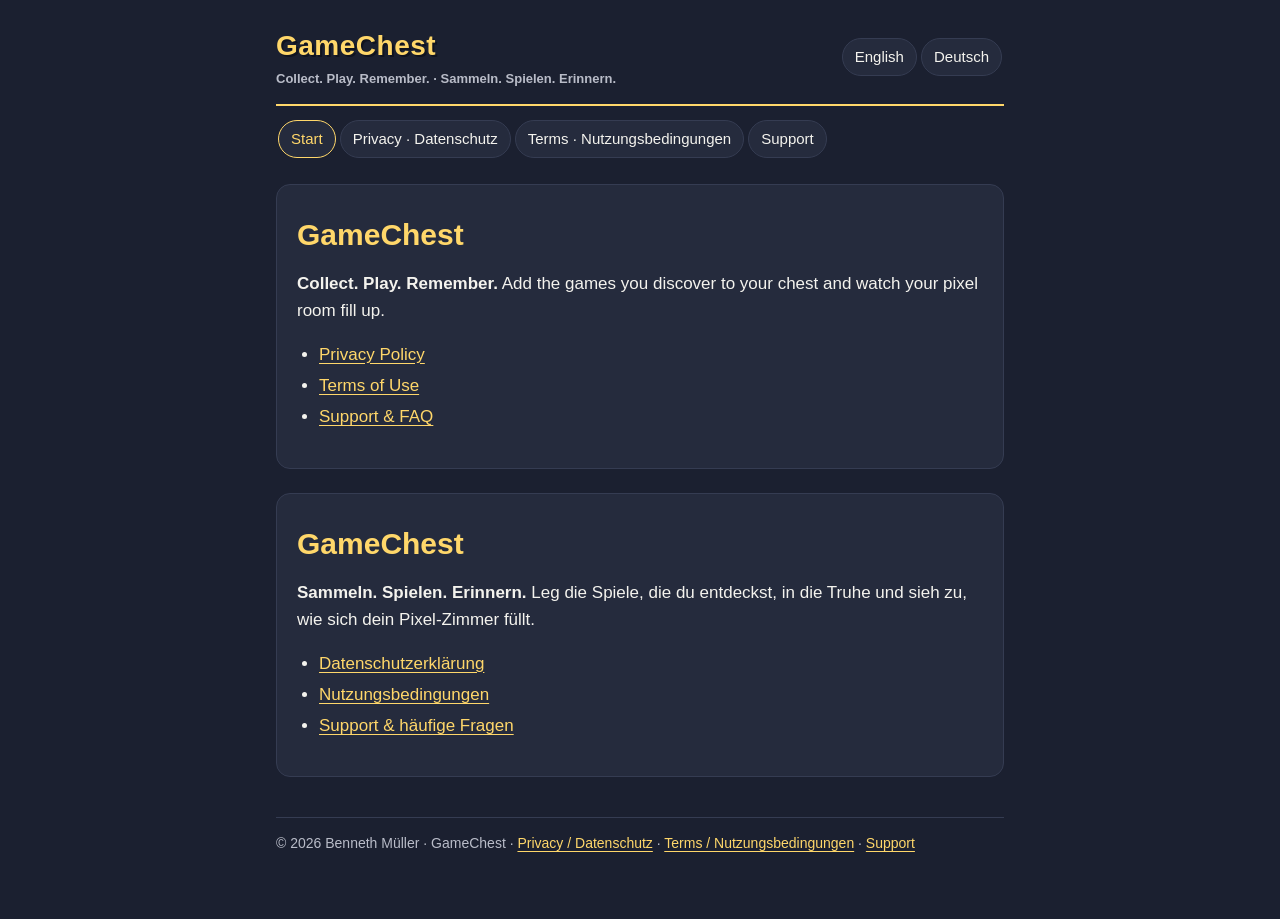
==== commit 058b2ebe: "Rechtsseiten auf App-Stand 26.09.2026: Dashboard, Abo-Regeln je Store, RevenueCat-Nachlöschung" ====
--- a/index.html
+++ b/index.html
@@ -1,20 +1,77 @@
-<!DOCTYPE html><html lang="en" class="nunito_c81cbedf-module__F6FspG__variable silkscreen_12bf01c6-module__xPTk9W__variable"><head><meta charSet="utf-8"/><meta name="viewport" content="width=device-width, initial-scale=1"/><link rel="preload" href="/_next/static/media/07454f8ad8aaac57-s.p.2kjei9psvcorz.woff2" as="font" crossorigin="" type="font/woff2"/><link rel="preload" href="/_next/static/media/37f34e4fcce0f2d4-s.p.3dosikwwiz7p4.woff2" as="font" crossorigin="" type="font/woff2"/><style data-precedence="next" data-href="/_next/static/chunks/3dg75ylnrq6or.css /_next/static/chunks/3zf7xnrm5pclq.css /_next/static/chunks/2_lk15ii64j9c.css /_next/static/chunks/2bdnyb698ogyc.css">@font-face{font-family:Nunito;font-style:normal;font-weight:200 1000;font-display:swap;src:url(/_next/static/media/224e262ef877bfa4-s.1zkvd_innyig_.woff2)format("woff2");unicode-range:U+460-52F,U+1C80-1C8A,U+20B4,U+2DE0-2DFF,U+A640-A69F,U+FE2E-FE2F}@font-face{font-family:Nunito;font-style:normal;font-weight:200 1000;font-display:swap;src:url(/_next/static/media/7f11d98043fdedc9-s.2c8-7nzo1jf9r.woff2)format("woff2");unicode-range:U+301,U+400-45F,U+490-491,U+4B0-4B1,U+2116}@font-face{font-family:Nunito;font-style:normal;font-weight:200 1000;font-display:swap;src:url(/_next/static/media/e6d00ff86ef9e699-s.1vcas2uk12q5a.woff2)format("woff2");unicode-range:U+102-103,U+110-111,U+128-129,U+168-169,U+1A0-1A1,U+1AF-1B0,U+300-301,U+303-304,U+308-309,U+323,U+329,U+1EA0-1EF9,U+20AB}@font-face{font-family:Nunito;font-style:normal;font-weight:200 1000;font-display:swap;src:url(/_next/static/media/d8cb5ab3660140cd-s.2demiz2t05dx4.woff2)format("woff2");unicode-range:U+100-2BA,U+2BD-2C5,U+2C7-2CC,U+2CE-2D7,U+2DD-2FF,U+304,U+308,U+329,U+1D00-1DBF,U+1E00-1E9F,U+1EF2-1EFF,U+2020,U+20A0-20AB,U+20AD-20C0,U+2113,U+2C60-2C7F,U+A720-A7FF}@font-face{font-family:Nunito;font-style:normal;font-weight:200 1000;font-display:swap;src:url(/_next/static/media/07454f8ad8aaac57-s.p.2kjei9psvcorz.woff2)format("woff2");unicode-range:U+??,U+131,U+152-153,U+2BB-2BC,U+2C6,U+2DA,U+2DC,U+304,U+308,U+329,U+2000-206F,U+20AC,U+2122,U+2191,U+2193,U+2212,U+2215,U+FEFF,U+FFFD}@font-face{font-family:Nunito Fallback;src:local(Arial);ascent-override:99.71%;descent-override:34.82%;line-gap-override:0.0%;size-adjust:101.39%}.nunito_c81cbedf-module__F6FspG__className{font-family:Nunito,Nunito Fallback;font-style:normal}.nunito_c81cbedf-module__F6FspG__variable{--font-nunito:"Nunito", "Nunito Fallback"}
-@font-face{font-family:Silkscreen;font-style:normal;font-weight:400;font-display:swap;src:url(/_next/static/media/26e9340776e0c8e8-s.3-pcjiz3ygyf8.woff2)format("woff2");unicode-range:U+100-2BA,U+2BD-2C5,U+2C7-2CC,U+2CE-2D7,U+2DD-2FF,U+304,U+308,U+329,U+1D00-1DBF,U+1E00-1E9F,U+1EF2-1EFF,U+2020,U+20A0-20AB,U+20AD-20C0,U+2113,U+2C60-2C7F,U+A720-A7FF}@font-face{font-family:Silkscreen;font-style:normal;font-weight:400;font-display:swap;src:url(/_next/static/media/37f34e4fcce0f2d4-s.p.3dosikwwiz7p4.woff2)format("woff2");unicode-range:U+??,U+131,U+152-153,U+2BB-2BC,U+2C6,U+2DA,U+2DC,U+304,U+308,U+329,U+2000-206F,U+20AC,U+2122,U+2191,U+2193,U+2212,U+2215,U+FEFF,U+FFFD}@font-face{font-family:Silkscreen Fallback;src:local(Arial);ascent-override:68.84%;descent-override:16.71%;line-gap-override:0.0%;size-adjust:149.62%}.silkscreen_12bf01c6-module__xPTk9W__className{font-family:Silkscreen,Silkscreen Fallback;font-style:normal;font-weight:400}.silkscreen_12bf01c6-module__xPTk9W__variable{--font-silkscreen:"Silkscreen", "Silkscreen Fallback"}
-.legal-prose{max-width:68ch;color:var(--legal-ink);overflow-wrap:break-word;font-size:1.0625rem;line-height:1.65}.legal-prose h2{color:var(--legal-accent);margin:2.25rem 0 .5rem;scroll-margin-top:88px;font-size:1.3125rem;line-height:1.3}.legal-prose h3{color:var(--legal-accent-2);margin:1.5rem 0 .375rem;font-size:1.125rem;line-height:1.35}.legal-prose p,.legal-prose ul,.legal-prose ol{margin:0 0 .875rem}.legal-prose ul,.legal-prose ol{padding-left:1.375rem}.legal-prose li{margin:.25rem 0}.legal-meta{color:var(--legal-muted);margin:0 0 1.25rem;font-size:.9375rem}.legal-note{border-left:4px solid var(--legal-note);background:var(--legal-note-bg);border-radius:8px;margin:0 0 1.5rem;padding:.75rem 1rem;font-size:.9375rem}.legal-note p{margin:0}.legal-ph{background:var(--legal-ph-bg);color:var(--legal-accent);-webkit-hyphens:manual;hyphens:manual;-webkit-box-decoration-break:clone;box-decoration-break:clone;border-radius:4px;padding:0 .25rem;font-weight:700}.legal-address{font-style:normal}.legal-toc{background:var(--legal-surface);border:1px solid var(--legal-border);border-radius:14px;margin:0 0 1.5rem;padding:.875rem 1.25rem}.legal-toc-title{margin:0 0 .25rem;font-weight:700}.legal-toc ul{margin:0;padding:0;list-style:none}.legal-toc a{padding:.25rem 0;display:inline-block}.legal-table-wrap{margin:.625rem 0 1rem}.legal-table{border-collapse:collapse;width:100%;font-size:.9375rem}.legal-table th,.legal-table td{text-align:left;vertical-align:top;border-bottom:1px solid var(--legal-border);padding:.5rem}.legal-table th{color:var(--legal-accent-2);font-weight:700}@media (max-width:559.98px){.legal-table thead{clip-path:inset(50%);width:1px;height:1px;position:absolute;overflow:hidden}.legal-table,.legal-table tbody,.legal-table tr,.legal-table td{width:100%;display:block}.legal-table tr{border-bottom:1px solid var(--legal-border);padding:.5rem 0}.legal-table td{border:0;padding:.1875rem 0}.legal-table td:before{content:attr(data-label);color:var(--legal-accent-2);font-size:.8125rem;font-weight:700;display:block}}
-:root{--lightningcss-light: ;--lightningcss-dark:initial;color-scheme:dark;--g-bg:#10131f;--g-panel:#1b2030;--g-elevated:#252b3d;--g-border:#2c3243;--g-ink:#f4f3ee;--g-muted:#989daf;--g-gold:#ffd76a;--g-amber:#ffcd68;--g-gold-sel:#44391f;--g-mint:#c4f280;--g-btn-edge:#ffe4af;--g-btn-text:#342419;--g-btn-shadow:#805337;--g-glow-in:#ffd76a55;--g-glow-out:#ffd76a00;--font-body:var(--font-nunito), system-ui, -apple-system, "Segoe UI", Roboto, Arial, sans-serif;--font-label:var(--font-silkscreen), ui-monospace, monospace;--font-display:var(--font-nunito), system-ui, -apple-system, "Segoe UI", Roboto, Arial, sans-serif;--g-deep:#080b13;--g-card-edge:#5f5130;--g-coin-edge:#9e6b19;--g-light-edge:#fff0b5;--container:1120px;--gutter:16px;--header-h:64px;--section-gap:96px;--radius-card:20px;--bevel:10px;--legal-ink:var(--g-ink);--legal-muted:var(--g-muted);--legal-accent:var(--g-gold);--legal-accent-2:var(--g-amber);--legal-surface:var(--g-elevated);--legal-border:var(--g-border);--legal-note:var(--g-mint);--legal-note-bg:#c4f28014;--legal-ph-bg:#ffd76a29}@media (min-width:481px){:root{--gutter:24px}}@media (min-width:768px){:root{--section-gap:120px}}@media (min-width:1025px){:root{--gutter:32px}}*,:before,:after{box-sizing:border-box}html{-moz-text-size-adjust:100%;text-size-adjust:100%;scroll-padding-top:calc(var(--header-h) + 16px)}@media (prefers-reduced-motion:no-preference){html{scroll-behavior:smooth}}body{background:var(--g-bg);color:var(--g-ink);font-family:var(--font-body);overflow-wrap:break-word;margin:0;font-size:1.0625rem;line-height:1.6}@media (min-width:768px){body{font-size:1.125rem}}img,picture,svg{max-width:100%;display:block}img{height:auto}h1,h2,h3{text-wrap:balance;margin:0;font-weight:800}p{text-wrap:pretty;margin:0}a{color:var(--g-gold);text-underline-offset:3px;text-decoration-thickness:1px}a:hover{text-decoration-thickness:2px}:focus-visible{outline:3px solid var(--g-mint);outline-offset:3px;border-radius:4px}.container{width:100%;max-width:calc(var(--container) + 2 * var(--gutter));padding-inline:var(--gutter);margin-inline:auto}.visually-hidden{clip-path:inset(50%);white-space:nowrap;border:0;width:1px;height:1px;margin:-1px;padding:0;overflow:hidden;position:absolute!important}.skip-link{z-index:100;background:var(--g-amber);color:var(--g-btn-text);font-family:var(--font-display);border:2px solid var(--g-btn-edge);border-bottom:5px solid var(--g-btn-shadow);border-radius:16px;padding:12px 16px;font-size:1.25rem;font-weight:800;text-decoration:none;position:absolute;top:-100px;left:12px}.skip-link:focus{top:12px}.pixel{image-rendering:pixelated}.eyebrow{font-family:var(--font-label);letter-spacing:.12em;text-transform:uppercase;color:var(--g-gold);margin:0 0 12px;font-size:.6875rem;line-height:1.4;display:inline-block}@media (min-width:768px){.eyebrow{font-size:.75rem}}.h2{font-family:var(--font-display);color:var(--g-gold);font-size:2rem;font-weight:800;line-height:1.15}.h2:after{content:"";background:var(--g-gold);width:48px;height:4px;margin-top:16px;display:block}.h2.center:after{margin-inline:auto}@media (min-width:768px){.h2{font-size:2.625rem;line-height:1.1}}.h3{font-family:var(--font-display);color:var(--g-ink);font-size:1.375rem;font-weight:800;line-height:1.3}@media (min-width:768px){.h3{font-size:1.5rem}}.muted{color:var(--g-muted);font-size:.9375rem;line-height:1.55}@media (min-width:768px){.muted{font-size:1rem}}.btn{min-height:54px;font:inherit;font-family:var(--font-display);text-align:center;border-radius:16px;justify-content:center;align-items:center;gap:8px;padding:12px 22px;font-size:1.25rem;font-weight:800;line-height:1.2;text-decoration:none;transition:transform .12s cubic-bezier(.33,1,.68,1),border-bottom-width .12s cubic-bezier(.33,1,.68,1);display:inline-flex}.btn-secondary{background:var(--g-elevated);color:var(--g-ink);border:1.4px solid var(--g-border);border-bottom:5px solid var(--g-deep)}a.btn-secondary:hover{border-color:var(--g-gold);border-bottom-color:var(--g-deep)}.btn-primary{background:var(--g-amber);color:var(--g-btn-text);border:2px solid var(--g-btn-edge);border-bottom:5px solid var(--g-btn-shadow);box-shadow:inset 0 1px #ffffff38}a.btn-primary:hover{filter:brightness(1.04)}a.btn-primary:active,a.btn-secondary:active{border-bottom-width:1.5px;transition-duration:80ms;transform:translateY(3.5px)}@media (prefers-reduced-motion:reduce){.btn{transition:none}}.coin{z-index:1;background:var(--g-gold);border-bottom:3px solid var(--g-coin-edge);width:32px;height:32px;color:var(--g-bg);font-family:var(--font-body);border-radius:35%;flex:none;justify-content:center;align-items:center;font-size:.875rem;font-weight:800;line-height:1;display:inline-flex;position:relative}.coin--done{color:#0000}.coin--done:after{content:"";border:solid var(--g-bg);border-width:0 3px 3px 0;width:6px;height:11px;position:absolute;transform:translateY(-2px)rotate(45deg)}.coin--current{outline:2px solid var(--g-light-edge);outline-offset:-2px}@media (min-width:768px){.coin{width:36px;height:36px;font-size:.9375rem}}.rail{z-index:0;background:var(--g-elevated);border-bottom:2px solid var(--g-deep);pointer-events:none;border-radius:3px;height:6px;position:absolute}.rail--gold{background:var(--g-gold)}.prose a{text-decoration:underline}
-.not-found-module__Qxt1xq__main{max-width:calc(640px + 2 * var(--gutter));padding:64px var(--gutter);flex-direction:column;gap:40px;margin:0 auto;display:flex}.not-found-module__Qxt1xq__mark{width:64px;height:64px}.not-found-module__Qxt1xq__block{flex-direction:column;align-items:flex-start;gap:12px;display:flex}.not-found-module__Qxt1xq__block+.not-found-module__Qxt1xq__block{border-top:1px solid var(--g-border);padding-top:40px}.not-found-module__Qxt1xq__title{color:var(--g-gold);font-size:2rem;line-height:1.15}
-.BrandMark-module__Vly-dW__mark{align-items:center;gap:10px;min-width:0;display:inline-flex}.BrandMark-module__Vly-dW__icon{box-shadow:0 0 0 1px var(--g-border);border-radius:22%;flex:none}.BrandMark-module__Vly-dW__name{font-family:var(--font-display);color:var(--g-gold);letter-spacing:-.01em;white-space:nowrap;text-shadow:2px 2px 0 var(--g-bg);font-weight:800;line-height:1}.BrandMark-module__Vly-dW__sm .BrandMark-module__Vly-dW__icon{width:40px;height:40px}.BrandMark-module__Vly-dW__sm .BrandMark-module__Vly-dW__name{font-size:1.375rem}.BrandMark-module__Vly-dW__lg{gap:16px}.BrandMark-module__Vly-dW__lg .BrandMark-module__Vly-dW__icon{width:88px;height:88px}.BrandMark-module__Vly-dW__lg .BrandMark-module__Vly-dW__name{font-size:clamp(2.25rem,11vw,4rem)}@media (min-width:1024px){.BrandMark-module__Vly-dW__lg .BrandMark-module__Vly-dW__icon{width:128px;height:128px}}
-.LangSwitch-module__xMFtda__switch{align-items:center;gap:2px;font-size:.9375rem;font-weight:700;display:flex}.LangSwitch-module__xMFtda__current,.LangSwitch-module__xMFtda__link{justify-content:center;align-items:center;min-width:44px;min-height:48px;padding:0 8px;display:inline-flex}.LangSwitch-module__xMFtda__current{color:var(--g-ink)}.LangSwitch-module__xMFtda__link{color:var(--g-gold);text-underline-offset:3px;text-decoration:underline}.LangSwitch-module__xMFtda__sep{color:var(--g-border)}
-.Footer-module__IpM4KW__footer{background:var(--g-panel);border-top:1px solid var(--g-border);margin-top:var(--section-gap);padding:40px 0 32px}.Footer-module__IpM4KW__inner{flex-direction:column;gap:20px;display:flex}.Footer-module__IpM4KW__brandRow{flex-wrap:wrap;align-items:center;gap:8px 16px;display:flex}.Footer-module__IpM4KW__brand{align-items:center;min-height:48px;text-decoration:none;display:inline-flex}.Footer-module__IpM4KW__tagline{color:var(--g-muted);font-size:.9375rem}.Footer-module__IpM4KW__linkRow{flex-wrap:wrap;justify-content:space-between;align-items:center;gap:8px 24px;display:flex}.Footer-module__IpM4KW__links{flex-wrap:wrap;gap:0 4px;margin:0;padding:0;list-style:none;display:flex}.Footer-module__IpM4KW__links a{min-height:48px;color:var(--g-ink);text-underline-offset:3px;align-items:center;margin-left:-10px;margin-right:10px;padding:0 10px;font-size:.9375rem;display:inline-flex}.Footer-module__IpM4KW__links a:hover,.Footer-module__IpM4KW__links a[aria-current=page]{color:var(--g-gold)}.Footer-module__IpM4KW__small{color:var(--g-muted);flex-direction:column;gap:4px;font-size:.8125rem;line-height:1.5;display:flex}
-.Header-module__NAGPiW__header{z-index:50;height:var(--header-h);background:var(--g-bg);border-bottom:1px solid var(--g-border);position:sticky;top:0}@supports ((-webkit-backdrop-filter:blur(8px)) or (backdrop-filter:blur(8px))){.Header-module__NAGPiW__header{-webkit-backdrop-filter:blur(8px);backdrop-filter:blur(8px);background:#10131feb}}.Header-module__NAGPiW__inner{justify-content:space-between;align-items:center;gap:16px;height:100%;display:flex}.Header-module__NAGPiW__brand{flex:none;align-items:center;min-height:48px;text-decoration:none;display:inline-flex}.Header-module__NAGPiW__nav{display:none}.Header-module__NAGPiW__end{align-items:center;gap:16px;display:flex}.Header-module__NAGPiW__cta{display:none}@media (min-width:768px){.Header-module__NAGPiW__nav{gap:4px;margin-inline:auto;display:flex}.Header-module__NAGPiW__nav a{min-height:48px;color:var(--g-ink);align-items:center;padding:0 12px;font-size:1rem;font-weight:700;text-decoration:none;display:inline-flex}.Header-module__NAGPiW__nav a:hover,.Header-module__NAGPiW__nav a[aria-current=page]{color:var(--g-gold)}}@media (min-width:1024px){.Header-module__NAGPiW__cta{display:block}}
-.PhoneFrame-module__8nVjmW__stage{width:100%;max-width:320px;margin-inline:auto;padding:24px 0 28px;position:relative}.PhoneFrame-module__8nVjmW__stage:before{content:"";pointer-events:none;background:radial-gradient(70% 60% at 50% 35%,#ffd76a2e,#ffd76a00 70%);position:absolute;inset:-8% -18% 0}.PhoneFrame-module__8nVjmW__stage:after{content:"";filter:blur(5px);pointer-events:none;background:#0000008c;border-radius:50%;width:62%;height:14px;position:absolute;bottom:4px;left:19%}.PhoneFrame-module__8nVjmW__frame{background:var(--g-bg);border:3px solid var(--g-gold);border-radius:28px;width:100%;padding:6px;position:relative;box-shadow:0 6px #9e6b19,0 24px 60px -30px #000}.PhoneFrame-module__8nVjmW__img{aspect-ratio:1320/2868;background:var(--g-panel);border-radius:19px;width:100%;height:auto;box-shadow:inset 0 0 0 1px #ffffff0a}.PhoneFrame-module__8nVjmW__cropStage:before{inset:-8% -6% 0}.PhoneFrame-module__8nVjmW__crop{height:300px;overflow:hidden}.PhoneFrame-module__8nVjmW__crop picture{height:100%}.PhoneFrame-module__8nVjmW__crop .PhoneFrame-module__8nVjmW__img{aspect-ratio:auto;object-fit:cover;object-position:top;height:100%}@media (min-width:1024px){.PhoneFrame-module__8nVjmW__crop{height:360px}}@media (prefers-reduced-motion:no-preference){.PhoneFrame-module__8nVjmW__float{animation:6s ease-in-out infinite PhoneFrame-module__8nVjmW__float}}@keyframes PhoneFrame-module__8nVjmW__float{0%,to{transform:translateY(0)}50%{transform:translateY(-6px)}}
-.Feature-module__i2wIta__feature{counter-increment:feature;align-items:center;gap:40px;display:grid}.Feature-module__i2wIta__feature+.Feature-module__i2wIta__feature{margin-top:var(--section-gap)}.Feature-module__i2wIta__eyebrow:before{content:counter(feature, decimal-leading-zero) " · "}.Feature-module__i2wIta__text{max-width:56ch}.Feature-module__i2wIta__body{flex-direction:column;gap:16px;margin-top:24px;display:flex}.Feature-module__i2wIta__list{flex-direction:column;gap:12px;margin:0;padding:0;list-style:none;display:flex}.Feature-module__i2wIta__list li{align-items:flex-start;gap:12px;display:flex}.Feature-module__i2wIta__icon{color:var(--g-gold);flex:none;margin-top:2px}.Feature-module__i2wIta__media{justify-content:center;display:flex;overflow-x:clip}@media (min-width:768px){.Feature-module__i2wIta__feature{grid-template-columns:7fr 5fr;gap:48px}.Feature-module__i2wIta__feature:nth-of-type(2n) .Feature-module__i2wIta__text{order:2}.Feature-module__i2wIta__feature:nth-of-type(2n) .Feature-module__i2wIta__media{order:1}.Feature-module__i2wIta__feature:nth-of-type(2n) .Feature-module__i2wIta__stage:before{background:radial-gradient(70% 60% at 40% 35%,#ffd76a2e,#ffd76a00 70%)}}
-.Faq-module__MGuq4G__list{flex-direction:column;gap:12px;display:flex}.Faq-module__MGuq4G__item{background:var(--g-panel);border:1px solid var(--g-border);border-radius:16px}.Faq-module__MGuq4G__item[open]{border-color:var(--g-gold-sel)}.Faq-module__MGuq4G__summary{cursor:pointer;border-radius:16px;justify-content:space-between;align-items:center;gap:16px;min-height:56px;padding:14px 18px;list-style:none;display:flex}.Faq-module__MGuq4G__summary::-webkit-details-marker{display:none}.Faq-module__MGuq4G__summary:hover .Faq-module__MGuq4G__q{color:var(--g-gold)}.Faq-module__MGuq4G__q{font-size:1.0625rem;font-weight:700;line-height:1.35}.Faq-module__MGuq4G__marker{flex:none;width:16px;height:16px;position:relative}.Faq-module__MGuq4G__marker:before,.Faq-module__MGuq4G__marker:after{content:"";background:var(--g-gold);width:16px;height:2px;position:absolute;top:7px;left:0}.Faq-module__MGuq4G__marker:after{transform:rotate(90deg)}.Faq-module__MGuq4G__item[open] .Faq-module__MGuq4G__marker:after{transform:none}.Faq-module__MGuq4G__a{color:var(--g-ink);padding:0 18px 18px}@media (min-width:768px){.Faq-module__MGuq4G__q{font-size:1.125rem}}
-.PlusPanel-module__cxTOQW__section{margin-top:var(--section-gap)}.PlusPanel-module__cxTOQW__outer{--bev:16px;background:var(--g-gold);clip-path:polygon(var(--bev) 0, calc(100% - var(--bev)) 0, 100% var(--bev), 100% calc(100% - var(--bev)), calc(100% - var(--bev)) 100%, var(--bev) 100%, 0 calc(100% - var(--bev)), 0 var(--bev));padding:2px}.PlusPanel-module__cxTOQW__card{--bev-in:15.2px;background:var(--g-panel);clip-path:polygon(var(--bev-in) 0, calc(100% - var(--bev-in)) 0, 100% var(--bev-in), 100% calc(100% - var(--bev-in)), calc(100% - var(--bev-in)) 100%, var(--bev-in) 100%, 0 calc(100% - var(--bev-in)), 0 var(--bev-in));gap:32px;padding:32px 20px;display:grid}.PlusPanel-module__cxTOQW__chest{background:radial-gradient(closest-side, var(--g-glow-in), var(--g-glow-out));justify-content:center;align-items:center;display:flex}.PlusPanel-module__cxTOQW__chestImg{width:192px;height:auto}.PlusPanel-module__cxTOQW__text{flex-direction:column;gap:16px;min-width:0;display:flex}.PlusPanel-module__cxTOQW__text>.h2{margin-bottom:8px}.PlusPanel-module__cxTOQW__lead{font-size:1.0625rem}.PlusPanel-module__cxTOQW__list{flex-direction:column;gap:6px;margin:0;padding-left:1.25rem;display:flex}.PlusPanel-module__cxTOQW__list li::marker{color:var(--g-gold)}.PlusPanel-module__cxTOQW__honest{background:var(--g-elevated);border-radius:14px;padding:16px 18px;font-size:1rem}.PlusPanel-module__cxTOQW__honest strong{color:var(--g-gold)}.PlusPanel-module__cxTOQW__price{font-size:1rem;font-weight:700}.PlusPanel-module__cxTOQW__fine{color:var(--g-muted);font-size:.8125rem;line-height:1.55}.PlusPanel-module__cxTOQW__fine a{color:var(--g-gold)}.PlusPanel-module__cxTOQW__shot{justify-content:center;display:flex;overflow-x:clip}.PlusPanel-module__cxTOQW__frame{max-width:260px}@media (min-width:768px){.PlusPanel-module__cxTOQW__card{grid-template-columns:minmax(0,1fr) 260px;grid-template-areas:"chest shot""text shot";padding:40px}.PlusPanel-module__cxTOQW__chest{background:radial-gradient(closest-side, var(--g-glow-in), var(--g-glow-out));grid-area:chest;justify-content:flex-start}.PlusPanel-module__cxTOQW__chestImg{width:200px}.PlusPanel-module__cxTOQW__text{grid-area:text}.PlusPanel-module__cxTOQW__shot{grid-area:shot;align-items:flex-start}}@media (min-width:1024px){.PlusPanel-module__cxTOQW__card{grid-template-columns:220px minmax(0,1fr) 260px;grid-template-areas:"chest text shot";align-items:start;gap:40px}.PlusPanel-module__cxTOQW__chest{background:radial-gradient(closest-side, var(--g-glow-in), var(--g-glow-out));justify-content:center;padding-top:24px}}
-.Preview-module__s_3grq__section{margin-top:var(--section-gap)}.Preview-module__s_3grq__lead{margin-top:16px}.Preview-module__s_3grq__strip{margin:32px calc(-1 * var(--gutter)) 0;padding:0 var(--gutter) 8px;overscroll-behavior-x:contain;scroll-snap-type:x mandatory;scroll-padding-inline:var(--gutter);scrollbar-width:thin;scrollbar-color:var(--g-border) transparent;gap:16px;list-style:none;display:flex;overflow-x:auto}.Preview-module__s_3grq__station{scroll-snap-align:start;flex-direction:column;flex:0 0 min(78vw,300px);min-width:0;display:flex;position:relative}.Preview-module__s_3grq__head{align-items:center;gap:12px;min-height:36px;display:flex}.Preview-module__s_3grq__head .Preview-module__s_3grq__label{z-index:1;font-family:var(--font-display);color:var(--g-gold);background:var(--g-bg);border-radius:4px;margin:0;padding:2px 8px;font-size:1.375rem;font-weight:800;line-height:1.2;position:relative}@media (min-width:768px){.Preview-module__s_3grq__head .Preview-module__s_3grq__label{font-size:1.5rem}}.Preview-module__s_3grq__frame{max-width:none;margin-top:12px}.Preview-module__s_3grq__text{margin-top:4px}.Preview-module__s_3grq__rail{display:none}@media (min-width:768px){.Preview-module__s_3grq__strip{grid-template-columns:repeat(2,minmax(0,1fr));gap:32px 24px;margin-inline:0;padding:0;display:grid;overflow:visible}.Preview-module__s_3grq__station{flex:none}}@media (min-width:1024px){.Preview-module__s_3grq__strip{grid-template-columns:repeat(4,minmax(0,1fr))}.Preview-module__s_3grq__rail{display:block;top:15px;left:18px;right:-24px}.Preview-module__s_3grq__station:last-child .Preview-module__s_3grq__rail{right:0}}
-.PrivacyStrip-module__Abr37G__section{margin-top:var(--section-gap)}.PrivacyStrip-module__Abr37G__grid{grid-template-columns:repeat(2,minmax(0,1fr));gap:12px;margin:32px 0 0;padding:0;list-style:none;display:grid}.PrivacyStrip-module__Abr37G__card{background:var(--g-panel);border:1px solid var(--g-border);border-radius:var(--radius-card);flex-direction:column;gap:8px;padding:16px;display:flex}.PrivacyStrip-module__Abr37G__icon{color:var(--g-gold)}.PrivacyStrip-module__Abr37G__title{color:var(--g-ink);font-size:1.0625rem;font-weight:700;line-height:1.3}.PrivacyStrip-module__Abr37G__text{color:var(--g-muted);font-size:.9375rem;line-height:1.55}.PrivacyStrip-module__Abr37G__more{margin-top:24px}.PrivacyStrip-module__Abr37G__more a{align-items:center;min-height:48px;font-weight:700;display:inline-flex}@media (max-width:399.98px){.PrivacyStrip-module__Abr37G__grid{grid-template-columns:1fr}}@media (min-width:480px){.PrivacyStrip-module__Abr37G__grid{gap:16px}.PrivacyStrip-module__Abr37G__card{padding:24px}}@media (min-width:768px){.PrivacyStrip-module__Abr37G__grid{grid-template-columns:repeat(4,minmax(0,1fr))}.PrivacyStrip-module__Abr37G__title{font-size:1.25rem}}
-.HomePage-module__ESCc_q__hero{background-image:radial-gradient(120% 80% at 32% -12%,#44391fe6 0%,#44391f00 62%),radial-gradient(#2c324359 1px,#0000 1.5px);background-position:0 0;background-size:auto,8px 8px;padding:40px 0 0;position:relative}.HomePage-module__ESCc_q__heroGrid{align-items:center;gap:40px;display:grid}.HomePage-module__ESCc_q__heroText{flex-direction:column;align-items:flex-start;min-width:0;display:flex}.HomePage-module__ESCc_q__brand{margin:8px 0 20px}.HomePage-module__ESCc_q__titleRow{align-items:flex-end;gap:12px;display:flex}.HomePage-module__ESCc_q__h1{font-family:var(--font-display);color:var(--g-gold);font-size:2.375rem;font-weight:800;line-height:1.05}.HomePage-module__ESCc_q__cat{flex:none}.HomePage-module__ESCc_q__cat img{width:64px;height:64px}.HomePage-module__ESCc_q__lead{max-width:60ch;margin-top:20px}.HomePage-module__ESCc_q__cta{flex-direction:column;align-items:flex-start;gap:12px;margin-top:28px;display:flex}.HomePage-module__ESCc_q__secondary{align-items:center;min-height:48px;font-weight:700;text-decoration:underline;display:inline-flex}.HomePage-module__ESCc_q__heroShot{justify-content:center;display:flex;overflow-x:clip}@media (min-width:768px){.HomePage-module__ESCc_q__hero{padding-top:64px}.HomePage-module__ESCc_q__h1{font-size:4.25rem;line-height:1.02}}@media (min-width:1024px){.HomePage-module__ESCc_q__heroGrid{grid-template-columns:6fr 6fr;gap:48px}.HomePage-module__ESCc_q__cat img{width:128px;height:128px}.HomePage-module__ESCc_q__heroFrame{width:auto;max-width:none}.HomePage-module__ESCc_q__heroFrame img{width:auto;height:640px}}.HomePage-module__ESCc_q__features{margin-top:var(--section-gap);counter-reset:feature}.HomePage-module__ESCc_q__faq{margin-top:var(--section-gap)}.HomePage-module__ESCc_q__faqList{max-width:840px;margin-top:32px}.HomePage-module__ESCc_q__closing{margin-top:96px}.HomePage-module__ESCc_q__closingCard{background:linear-gradient(160deg, var(--g-gold-sel) 0%, var(--g-panel) 42%, var(--g-elevated) 100%);border:2px solid var(--g-card-edge);box-shadow:0 5px 0 var(--g-deep);border-radius:24px;flex-direction:column;align-items:flex-start;gap:20px;padding:32px 24px;display:flex}.HomePage-module__ESCc_q__markWrap{background:radial-gradient(closest-side, var(--g-glow-in), var(--g-glow-out));flex:none;justify-content:center;align-items:center;width:96px;height:96px;display:flex}.HomePage-module__ESCc_q__mark{border-radius:22%;width:64px;height:64px}.HomePage-module__ESCc_q__closingText{flex-direction:column;gap:12px;display:flex}.HomePage-module__ESCc_q__closingTitle{font-family:var(--font-display);color:var(--g-gold);font-size:2rem;font-weight:800;line-height:1.15}.HomePage-module__ESCc_q__closingText>:last-child{margin-top:12px}@media (min-width:768px){.HomePage-module__ESCc_q__closingCard{flex-direction:row;align-items:center;gap:32px;padding:48px}.HomePage-module__ESCc_q__markWrap{width:144px;height:144px}.HomePage-module__ESCc_q__mark{width:96px;height:96px}.HomePage-module__ESCc_q__closingTitle{font-size:2.625rem}}
-.LegalLayout-module__f35WTa__wrap{max-width:calc(760px + 2 * var(--gutter));padding-top:32px}.LegalLayout-module__f35WTa__card{background:var(--g-panel);border:1px solid var(--g-border);border-radius:var(--radius-card);max-width:none;padding:28px 18px 32px}.LegalLayout-module__f35WTa__card>:first-child{margin-top:0}.LegalLayout-module__f35WTa__h1{-webkit-hyphens:auto;hyphens:auto;color:var(--g-gold);margin:0 0 8px;font-size:1.75rem;line-height:1.15}.LegalLayout-module__f35WTa__h1+:not(p){margin-top:20px}@media (max-width:479.98px){.LegalLayout-module__f35WTa__card{-webkit-hyphens:auto;hyphens:auto}}@media (min-width:768px){.LegalLayout-module__f35WTa__wrap{padding-top:56px}.LegalLayout-module__f35WTa__card{padding:40px 48px 48px}.LegalLayout-module__f35WTa__h1{font-size:2.5rem}}
-.StoreCta-module__rHBbvG__wrap{flex-direction:column;align-items:flex-start;gap:10px;display:flex}.StoreCta-module__rHBbvG__pill{cursor:default;-webkit-user-select:text;user-select:text;margin:0}.StoreCta-module__rHBbvG__compact .StoreCta-module__rHBbvG__pill{min-height:44px;padding:8px 16px}.StoreCta-module__rHBbvG__badge{border-radius:8px;padding:4px 0;display:inline-block}.StoreCta-module__rHBbvG__subline{color:var(--g-muted);font-size:.875rem}.StoreCta-module__rHBbvG__badges{flex-wrap:wrap;align-items:center;gap:12px;display:flex}.StoreCta-module__rHBbvG__pill{white-space:normal;text-align:left;max-width:100%}
-.Story-module__vsJC_q__story{margin-top:var(--section-gap)}.Story-module__vsJC_q__grid{grid-template-columns:repeat(2,minmax(0,1fr));gap:20px 12px;margin:0;padding:0;list-style:none;display:grid}.Story-module__vsJC_q__card{background:var(--g-panel);border:1px solid var(--g-border);border-radius:var(--radius-card);flex-direction:column;gap:6px;padding:32px 16px 16px;display:flex;position:relative}.Story-module__vsJC_q__coin{position:absolute;top:-16px;left:16px}.Story-module__vsJC_q__rail{display:none}.Story-module__vsJC_q__img{width:100%;max-width:160px;height:auto;margin:0 auto 8px}.Story-module__vsJC_q__text{color:var(--g-muted);font-size:.9375rem;line-height:1.55}@media (min-width:480px){.Story-module__vsJC_q__grid{gap:24px 16px}.Story-module__vsJC_q__card{padding:32px 24px 24px}.Story-module__vsJC_q__coin{left:24px}}@media (min-width:768px){.Story-module__vsJC_q__grid{grid-template-columns:repeat(4,minmax(0,1fr))}.Story-module__vsJC_q__coin{top:-18px}.Story-module__vsJC_q__rail{display:block;top:-4px;left:42px;right:-16px}.Story-module__vsJC_q__img{max-width:192px}}
-</style><meta name="next-size-adjust" content=""/><meta name="theme-color" content="#10131F"/><meta name="color-scheme" content="dark"/><title>GameChest – Game Tracker · Collect. Play. Remember.</title><meta name="description" content="Save the games you spot in clips, on pages or on shelves. Search, share a link, scan a box or a cover. Your collection lives in a chest in a cozy pixel room. Free at its core, for iPhone and Android."/><link rel="manifest" href="/site.webmanifest"/><link rel="canonical" href="https://gamechest.games/"/><link rel="alternate" hrefLang="en" href="https://gamechest.games/"/><link rel="alternate" hrefLang="de" href="https://gamechest.games/de/"/><link rel="alternate" hrefLang="x-default" href="https://gamechest.games/"/><meta name="format-detection" content="telephone=no, address=no, email=no"/><meta property="og:title" content="GameChest – Game Tracker · Collect. Play. Remember."/><meta property="og:description" content="Save the games you spot in clips, on pages or on shelves. Search, share a link, scan a box or a cover. Your collection lives in a chest in a cozy pixel room. Free at its core, for iPhone and Android."/><meta property="og:url" content="https://gamechest.games/"/><meta property="og:site_name" content="GameChest"/><meta property="og:locale" content="en_US"/><meta property="og:image" content="https://gamechest.games/og/og-en.png"/><meta property="og:image:width" content="1200"/><meta property="og:image:height" content="630"/><meta property="og:image:alt" content="Collect. Play. Remember."/><meta property="og:locale:alternate" content="de_DE"/><meta property="og:type" content="website"/><meta name="twitter:card" content="summary_large_image"/><meta name="twitter:title" content="GameChest – Game Tracker · Collect. Play. Remember."/><meta name="twitter:description" content="Save the games you spot in clips, on pages or on shelves. Search, share a link, scan a box or a cover. Your collection lives in a chest in a cozy pixel room. Free at its core, for iPhone and Android."/><meta name="twitter:image" content="https://gamechest.games/og/og-en.png"/><meta name="twitter:image:alt" content="Collect. Play. Remember."/><link rel="icon" href="/favicon.ico" sizes="16x16 32x32 48x48"/><link rel="icon" href="/favicon-32.png" type="image/png" sizes="32x32"/><link rel="apple-touch-icon" href="/apple-touch-icon.png" sizes="180x180"/></head><body><div hidden=""><!--$--><!--/$--></div><a class="skip-link" href="#main">Skip to content</a><header class="Header-module__NAGPiW__header"><div class="container Header-module__NAGPiW__inner"><a class="Header-module__NAGPiW__brand" href="/" aria-label="GameChest – Home"><span class="BrandMark-module__Vly-dW__mark BrandMark-module__Vly-dW__sm"><picture><source type="image/webp" srcSet="/img/pixel/app-icon-1024-40.4db40ab3.webp 1x, /img/pixel/app-icon-1024-80.a1fc885c.webp 2x" sizes="40px"/><img src="/img/pixel/app-icon-1024-40.9ede7d33.png" alt="" width="40" height="40" class="BrandMark-module__Vly-dW__icon" loading="eager" decoding="async"/></picture><span class="BrandMark-module__Vly-dW__name">GameChest</span></span></a><nav class="Header-module__NAGPiW__nav" aria-label="Main"><a href="#features">Features</a><a href="#plus">Plus</a><a href="#faq">FAQ</a><a href="/support.html#en">Support</a></nav><div class="Header-module__NAGPiW__end"><nav class="LangSwitch-module__xMFtda__switch" aria-label="Language"><span class="LangSwitch-module__xMFtda__current" aria-current="true" lang="en">EN</span><span class="LangSwitch-module__xMFtda__sep" aria-hidden="true">|</span><a class="LangSwitch-module__xMFtda__link" href="/de/" hrefLang="de" lang="de"><span class="visually-hidden">Deutsch<!-- -->: </span>DE</a></nav><div class="Header-module__NAGPiW__cta"><div class="StoreCta-module__rHBbvG__wrap StoreCta-module__rHBbvG__compact"><p class="btn btn-secondary StoreCta-module__rHBbvG__pill" role="status">Coming soon</p></div></div></div></div></header><main id="main" tabindex="-1"><script type="application/ld+json">{"@context":"https://schema.org","@type":"MobileApplication","name":"GameChest","alternateName":"GameChest – Game Tracker","description":"Save the games you spot in clips, on pages or on shelves. Search, share a link, scan a box or a cover. Your collection lives in a chest in a cozy pixel room. Free at its core, for iPhone and Android.","operatingSystem":"iOS, Android","applicationCategory":"EntertainmentApplication","offers":{"@type":"Offer","price":0,"priceCurrency":"EUR"},"inLanguage":["en","de"],"url":"https://gamechest.games/","image":"https://gamechest.games/og/og-en.png","author":{"@type":"Person","name":"Benneth Müller"},"publisher":{"@type":"Person","name":"Benneth Müller"}}</script><section class="HomePage-module__ESCc_q__hero" aria-labelledby="hero-h"><div class="container HomePage-module__ESCc_q__heroGrid"><div class="HomePage-module__ESCc_q__heroText"><p class="eyebrow">For iPhone and Android · Free at its core</p><p class="HomePage-module__ESCc_q__brand"><span class="BrandMark-module__Vly-dW__mark BrandMark-module__Vly-dW__lg"><picture><source type="image/webp" srcSet="/img/pixel/app-icon-1024-128.8f96c86e.webp 1x, /img/pixel/app-icon-1024-256.c930c022.webp 2x" sizes="(min-width: 1024px) 128px, 88px"/><img src="/img/pixel/app-icon-1024-128.373511b7.png" alt="GameChest logo: an open pixel treasure chest full of video games" width="128" height="128" class="BrandMark-module__Vly-dW__icon" loading="eager" decoding="async"/></picture><span class="BrandMark-module__Vly-dW__name">GameChest</span></span></p><div class="HomePage-module__ESCc_q__titleRow"><h1 id="hero-h" class="HomePage-module__ESCc_q__h1">Collect. Play. Remember.</h1><picture class="HomePage-module__ESCc_q__cat"><source media="(prefers-reduced-motion: reduce)" srcSet="/img/pixel/mascot-idle-128.b2c99f3b.webp 1x, /img/pixel/mascot-idle-256.9a895d93.webp 2x"/><img src="/mascot-idle.gif" alt="" width="128" height="128" class="pixel" decoding="async"/></picture></div><p class="HomePage-module__ESCc_q__lead">You spot a game in a clip, on a page or on a friend&#x27;s screen, and by tomorrow the name is gone. GameChest keeps it. Add the game in seconds, together with where you found it, and it lands in a chest in your own cozy pixel room.</p><div class="HomePage-module__ESCc_q__cta"><div class="StoreCta-module__rHBbvG__wrap "><p class="btn btn-secondary StoreCta-module__rHBbvG__pill" role="status">Coming soon to the App Store and Google Play</p><p class="StoreCta-module__rHBbvG__subline">Free to download · iPhone and Android</p></div><a class="HomePage-module__ESCc_q__secondary" href="#features">See how it works ↓</a></div></div><div class="HomePage-module__ESCc_q__heroShot"><div class="PhoneFrame-module__8nVjmW__stage  HomePage-module__ESCc_q__heroFrame"><div class="PhoneFrame-module__8nVjmW__frame PhoneFrame-module__8nVjmW__float "><picture><source type="image/avif" srcSet="/img/screens/01-room-en-330.e52e4a98.avif 330w, /img/screens/01-room-en-660.1b90f5f4.avif 660w, /img/screens/01-room-en-990.89c920d9.avif 990w" sizes="(min-width: 1024px) 295px, min(320px, calc(100vw - 44px))"/><source type="image/webp" srcSet="/img/screens/01-room-en-330.2ecfbd6a.webp 330w, /img/screens/01-room-en-660.015f34f4.webp 660w, /img/screens/01-room-en-990.ec249bd5.webp 990w" sizes="(min-width: 1024px) 295px, min(320px, calc(100vw - 44px))"/><img src="/img/screens/01-room-en-660.015f34f4.webp" alt="Top-down pixel room with a white ghost-cat companion, a large wooden treasure chest with gold fittings, a lit shelf holding twelve games, an arcade machine and the buttons Add, Find and Room at the bottom." width="1320" height="2868" class="PhoneFrame-module__8nVjmW__img" loading="eager" decoding="sync" fetchPriority="high"/></picture></div></div></div></div></section><section class="container Story-module__vsJC_q__story" aria-labelledby="story-h"><h2 id="story-h" class="visually-hidden">How GameChest works</h2><ol class="Story-module__vsJC_q__grid"><li class="Story-module__vsJC_q__card"><span class="rail rail--gold Story-module__vsJC_q__rail" aria-hidden="true"></span><span class="coin Story-module__vsJC_q__coin" aria-hidden="true">1</span><picture><source type="image/webp" srcSet="/img/pixel/panel-seen-192.8a2a216c.webp 192w, /img/pixel/panel-seen-384.439ee104.webp 384w" sizes="(min-width: 768px) 192px, 160px"/><img src="/img/pixel/panel-seen-192.8ce0a979.png" alt="Pixel ghost cat on a bean bag, playing on a handheld, a question-mark block in a thought bubble." width="192" height="192" class="Story-module__vsJC_q__img" loading="lazy" decoding="async"/></picture><h3 class="h3">Seen it.</h3><p class="Story-module__vsJC_q__text">A clip, a shelf, a friend&#x27;s screen. That looked good.</p></li><li class="Story-module__vsJC_q__card"><span class="rail rail--gold Story-module__vsJC_q__rail" aria-hidden="true"></span><span class="coin Story-module__vsJC_q__coin" aria-hidden="true">2</span><picture><source type="image/webp" srcSet="/img/pixel/panel-forgot-192.6c5622b6.webp 192w, /img/pixel/panel-forgot-384.519f7c79.webp 384w" sizes="(min-width: 768px) 192px, 160px"/><img src="/img/pixel/panel-forgot-192.83a3db49.png" alt="Pixel ghost cat on a bean bag looking puzzled, the thought bubble now holds only a faded outline, the handheld set aside." width="192" height="192" class="Story-module__vsJC_q__img" loading="lazy" decoding="async"/></picture><h3 class="h3">Forgot it.</h3><p class="Story-module__vsJC_q__text">Tomorrow the name is gone. It always is.</p></li><li class="Story-module__vsJC_q__card"><span class="rail rail--gold Story-module__vsJC_q__rail" aria-hidden="true"></span><span class="coin Story-module__vsJC_q__coin" aria-hidden="true">3</span><picture><source type="image/webp" srcSet="/img/pixel/panel-chest-192.a0a158bc.webp 192w, /img/pixel/panel-chest-384.e4f0394b.webp 384w" sizes="(min-width: 768px) 192px, 160px"/><img src="/img/pixel/panel-chest-192.6a325935.png" alt="Pixel ghost cat cheerfully putting a game into an open, glowing treasure chest." width="192" height="192" class="Story-module__vsJC_q__img" loading="lazy" decoding="async"/></picture><h3 class="h3">Chest it.</h3><p class="Story-module__vsJC_q__text">Search, share a link, scan a box or a cover. Nothing is saved until you have checked it.</p></li><li class="Story-module__vsJC_q__card"><span class="coin Story-module__vsJC_q__coin" aria-hidden="true">4</span><picture><source type="image/webp" srcSet="/img/pixel/panel-play-192.e9a3ce3c.webp 192w, /img/pixel/panel-play-384.e18e7d7d.webp 384w" sizes="(min-width: 768px) 192px, 160px"/><img src="/img/pixel/panel-play-192.9f59524b.png" alt="Pixel ghost cat raising a golden trophy in front of an arcade machine, next to a memory card rated three stars." width="192" height="192" class="Story-module__vsJC_q__img" loading="lazy" decoding="async"/></picture><h3 class="h3">Play it.</h3><p class="Story-module__vsJC_q__text">Your chest grows. When you cannot decide, Play tonight picks at most three.</p></li></ol></section><section id="preview" class="container Preview-module__s_3grq__section" aria-labelledby="preview-h"><p class="eyebrow">Preview</p><h2 id="preview-h" class="h2">From discovery to chest.</h2><p class="muted Preview-module__s_3grq__lead">Four screens, one game saved.</p><ol class="Preview-module__s_3grq__strip"><li class="Preview-module__s_3grq__station"><span class="rail rail--gold Preview-module__s_3grq__rail" aria-hidden="true"></span><p class="Preview-module__s_3grq__head"><span class="coin coin--done" aria-hidden="true">1</span><span class="Preview-module__s_3grq__label">Find it</span></p><div class="PhoneFrame-module__8nVjmW__stage PhoneFrame-module__8nVjmW__cropStage Preview-module__s_3grq__frame"><div class="PhoneFrame-module__8nVjmW__frame  PhoneFrame-module__8nVjmW__crop"><picture><source type="image/avif" srcSet="/img/screens/02-find-en-330.86e2c8e0.avif 330w, /img/screens/02-find-en-660.fe47e493.avif 660w, /img/screens/02-find-en-990.07f477dd.avif 990w" sizes="(min-width: 1024px) 240px, 78vw"/><source type="image/webp" srcSet="/img/screens/02-find-en-330.e4da325d.webp 330w, /img/screens/02-find-en-660.e277dcc2.webp 660w, /img/screens/02-find-en-990.8ab73d1d.webp 990w" sizes="(min-width: 1024px) 240px, 78vw"/><img src="/img/screens/02-find-en-660.e277dcc2.webp" alt="Add to Chest screen with a search field and search results shown as game cases on shelves, each with title, platform and release year." width="1320" height="2868" class="PhoneFrame-module__8nVjmW__img" loading="lazy" decoding="async"/></picture></div></div><p class="muted Preview-module__s_3grq__text">Search, paste or scan.</p></li><li class="Preview-module__s_3grq__station"><span class="rail rail--gold Preview-module__s_3grq__rail" aria-hidden="true"></span><p class="Preview-module__s_3grq__head"><span class="coin coin--done" aria-hidden="true">2</span><span class="Preview-module__s_3grq__label">Check it</span></p><div class="PhoneFrame-module__8nVjmW__stage PhoneFrame-module__8nVjmW__cropStage Preview-module__s_3grq__frame"><div class="PhoneFrame-module__8nVjmW__frame  PhoneFrame-module__8nVjmW__crop"><picture><source type="image/avif" srcSet="/img/screens/04-detail-en-330.fe2f6772.avif 330w, /img/screens/04-detail-en-660.3c50dcbc.avif 660w, /img/screens/04-detail-en-990.027c0f08.avif 990w" sizes="(min-width: 1024px) 240px, 78vw"/><source type="image/webp" srcSet="/img/screens/04-detail-en-330.ac996737.webp 330w, /img/screens/04-detail-en-660.0865d145.webp 660w, /img/screens/04-detail-en-990.2bd6522a.webp 990w" sizes="(min-width: 1024px) 240px, 78vw"/><img src="/img/screens/04-detail-en-660.0865d145.webp" alt="Game details with a Play and an Info tab, the status completed, the platform, a 3D game case you can turn, a five out of five star rating and a Your verdict button." width="1320" height="2868" class="PhoneFrame-module__8nVjmW__img" loading="lazy" decoding="async"/></picture></div></div><p class="muted Preview-module__s_3grq__text">Nothing is saved until you say so.</p></li><li class="Preview-module__s_3grq__station"><span class="rail rail--gold Preview-module__s_3grq__rail" aria-hidden="true"></span><p class="Preview-module__s_3grq__head"><span class="coin coin--done" aria-hidden="true">3</span><span class="Preview-module__s_3grq__label">Keep it</span></p><div class="PhoneFrame-module__8nVjmW__stage PhoneFrame-module__8nVjmW__cropStage Preview-module__s_3grq__frame"><div class="PhoneFrame-module__8nVjmW__frame  PhoneFrame-module__8nVjmW__crop"><picture><source type="image/avif" srcSet="/img/screens/03-chest-en-330.ae83174c.avif 330w, /img/screens/03-chest-en-660.6cc22cf9.avif 660w, /img/screens/03-chest-en-990.ffa72c1c.avif 990w" sizes="(min-width: 1024px) 240px, 78vw"/><source type="image/webp" srcSet="/img/screens/03-chest-en-330.ef03d178.webp 330w, /img/screens/03-chest-en-660.48e714c0.webp 660w, /img/screens/03-chest-en-990.ca8874fb.webp 990w" sizes="(min-width: 1024px) 240px, 78vw"/><img src="/img/screens/03-chest-en-660.48e714c0.webp" alt="My Chest screen: a small chest with a progress bar to the next chest stage, a search field, a Find a game button, filter chips for all games and want to play, and game cases in a grid, each marked want to play." width="1320" height="2868" class="PhoneFrame-module__8nVjmW__img" loading="lazy" decoding="async"/></picture></div></div><p class="muted Preview-module__s_3grq__text">Your chest, your filters.</p></li><li class="Preview-module__s_3grq__station"><span class="rail  Preview-module__s_3grq__rail" aria-hidden="true"></span><p class="Preview-module__s_3grq__head"><span class="coin coin--current" aria-hidden="true">4</span><span class="Preview-module__s_3grq__label">Live with it</span></p><div class="PhoneFrame-module__8nVjmW__stage PhoneFrame-module__8nVjmW__cropStage Preview-module__s_3grq__frame"><div class="PhoneFrame-module__8nVjmW__frame  PhoneFrame-module__8nVjmW__crop"><picture><source type="image/avif" srcSet="/img/screens/01-room-en-330.e52e4a98.avif 330w, /img/screens/01-room-en-660.1b90f5f4.avif 660w, /img/screens/01-room-en-990.89c920d9.avif 990w" sizes="(min-width: 1024px) 240px, 78vw"/><source type="image/webp" srcSet="/img/screens/01-room-en-330.2ecfbd6a.webp 330w, /img/screens/01-room-en-660.015f34f4.webp 660w, /img/screens/01-room-en-990.ec249bd5.webp 990w" sizes="(min-width: 1024px) 240px, 78vw"/><img src="/img/screens/01-room-en-660.015f34f4.webp" alt="Top-down pixel room with a white ghost-cat companion, a large wooden treasure chest with gold fittings, a lit shelf holding twelve games, an arcade machine and the buttons Add, Find and Room at the bottom." width="1320" height="2868" class="PhoneFrame-module__8nVjmW__img" loading="lazy" decoding="async"/></picture></div></div><p class="muted Preview-module__s_3grq__text">It lands in your pixel room.</p></li></ol></section><div class="container HomePage-module__ESCc_q__features"><section id="features" class="Feature-module__i2wIta__feature" aria-labelledby="feature-1-h"><div class="Feature-module__i2wIta__text"><p class="eyebrow Feature-module__i2wIta__eyebrow">Add it</p><h2 id="feature-1-h" class="h2">Into your chest in seconds.</h2><div class="prose Feature-module__i2wIta__body"><p>Five ways in, one rule: nothing is saved until you have checked the details.</p><ul class="Feature-module__i2wIta__list"><li><svg class="Feature-module__i2wIta__icon" width="24" height="24" viewBox="0 0 24 24" fill="none" stroke="currentColor" stroke-width="1.8" stroke-linecap="round" stroke-linejoin="round" aria-hidden="true" focusable="false"><circle cx="10.5" cy="10.5" r="6"></circle><path d="M15 15l5.5 5.5"></path></svg><span>Search a game catalog by title</span></li><li><svg class="Feature-module__i2wIta__icon" width="24" height="24" viewBox="0 0 24 24" fill="none" stroke="currentColor" stroke-width="1.8" stroke-linecap="round" stroke-linejoin="round" aria-hidden="true" focusable="false"><path d="M10 14a4.2 4.2 0 0 0 6 0l3-3a4.2 4.2 0 0 0-6-6l-1 1"></path><path d="M14 10a4.2 4.2 0 0 0-6 0l-3 3a4.2 4.2 0 0 0 6 6l1-1"></path></svg><span>Paste a link, or share it straight from another app to GameChest</span></li><li><svg class="Feature-module__i2wIta__icon" width="24" height="24" viewBox="0 0 24 24" fill="none" stroke="currentColor" stroke-width="1.8" stroke-linecap="round" stroke-linejoin="round" aria-hidden="true" focusable="false"><path d="M4 5v14M7 5v14M11 5v14M13 5v14M17 5v14M20 5v14"></path></svg><span>Scan the barcode on a game box</span></li><li><svg class="Feature-module__i2wIta__icon" width="24" height="24" viewBox="0 0 24 24" fill="none" stroke="currentColor" stroke-width="1.8" stroke-linecap="round" stroke-linejoin="round" aria-hidden="true" focusable="false"><path d="M4 8h3.5L9 5.5h6L16.5 8H20v11H4z"></path><circle cx="12" cy="13" r="3.5"></circle></svg><span>Read the title from a cover photo or screenshot. The text recognition runs on your device.</span></li><li><svg class="Feature-module__i2wIta__icon" width="24" height="24" viewBox="0 0 24 24" fill="none" stroke="currentColor" stroke-width="1.8" stroke-linecap="round" stroke-linejoin="round" aria-hidden="true" focusable="false"><rect x="3" y="6" width="18" height="12" rx="2"></rect><path d="M7 10h.01M10 10h.01M13 10h.01M16 10h.01M7 14h10"></path></svg><span>Or simply type the name</span></li></ul><p class="muted">Your original link and a note on why you wanted the game stay with the entry.</p></div></div><div class="Feature-module__i2wIta__media"><div class="PhoneFrame-module__8nVjmW__stage  Feature-module__i2wIta__stage"><div class="PhoneFrame-module__8nVjmW__frame  "><picture><source type="image/avif" srcSet="/img/screens/02-find-en-330.86e2c8e0.avif 330w, /img/screens/02-find-en-660.fe47e493.avif 660w, /img/screens/02-find-en-990.07f477dd.avif 990w" sizes="(min-width: 768px) 320px, min(320px, calc(100vw - 44px))"/><source type="image/webp" srcSet="/img/screens/02-find-en-330.e4da325d.webp 330w, /img/screens/02-find-en-660.e277dcc2.webp 660w, /img/screens/02-find-en-990.8ab73d1d.webp 990w" sizes="(min-width: 768px) 320px, min(320px, calc(100vw - 44px))"/><img src="/img/screens/02-find-en-660.e277dcc2.webp" alt="Add to Chest screen with a search field and search results shown as game cases on shelves, each with title, platform and release year." width="1320" height="2868" class="PhoneFrame-module__8nVjmW__img" loading="eager" decoding="async"/></picture></div></div></div></section><section class="Feature-module__i2wIta__feature" aria-labelledby="feature-2-h"><div class="Feature-module__i2wIta__text"><p class="eyebrow Feature-module__i2wIta__eyebrow">Your room</p><h2 id="feature-2-h" class="h2">A chest that grows with you.</h2><div class="prose Feature-module__i2wIta__body"><p>Your collection is a wooden chest in a top-down pixel room. It grows in seven stages, from Empty Crate to Legendary Chest, and it never shrinks.</p><p>Walk your companion through the room and arrange the furniture your way. A signpost shows one good thing to do next. No streaks, no pressure.</p></div></div><div class="Feature-module__i2wIta__media"><div class="PhoneFrame-module__8nVjmW__stage  Feature-module__i2wIta__stage"><div class="PhoneFrame-module__8nVjmW__frame  "><picture><source type="image/avif" srcSet="/img/screens/01-room-en-330.e52e4a98.avif 330w, /img/screens/01-room-en-660.1b90f5f4.avif 660w, /img/screens/01-room-en-990.89c920d9.avif 990w" sizes="(min-width: 768px) 320px, min(320px, calc(100vw - 44px))"/><source type="image/webp" srcSet="/img/screens/01-room-en-330.2ecfbd6a.webp 330w, /img/screens/01-room-en-660.015f34f4.webp 660w, /img/screens/01-room-en-990.ec249bd5.webp 990w" sizes="(min-width: 768px) 320px, min(320px, calc(100vw - 44px))"/><img src="/img/screens/01-room-en-660.015f34f4.webp" alt="Top-down pixel room with a white ghost-cat companion, a large wooden treasure chest with gold fittings, a lit shelf holding twelve games, an arcade machine and the buttons Add, Find and Room at the bottom." width="1320" height="2868" class="PhoneFrame-module__8nVjmW__img" loading="lazy" decoding="async"/></picture></div></div></div></section><section class="Feature-module__i2wIta__feature" aria-labelledby="feature-3-h"><div class="Feature-module__i2wIta__text"><p class="eyebrow Feature-module__i2wIta__eyebrow">Your chest</p><h2 id="feature-3-h" class="h2">Remember why you wanted it.</h2><div class="prose Feature-module__i2wIta__body"><p>Mark games as backlog, playing, completed or dropped, and add stars and notes. Search and filter your own chest, and jump back to where you found a game any time.</p><p class="muted">Your collection stays private.</p></div></div><div class="Feature-module__i2wIta__media"><div class="PhoneFrame-module__8nVjmW__stage  Feature-module__i2wIta__stage"><div class="PhoneFrame-module__8nVjmW__frame  "><picture><source type="image/avif" srcSet="/img/screens/03-chest-en-330.ae83174c.avif 330w, /img/screens/03-chest-en-660.6cc22cf9.avif 660w, /img/screens/03-chest-en-990.ffa72c1c.avif 990w" sizes="(min-width: 768px) 320px, min(320px, calc(100vw - 44px))"/><source type="image/webp" srcSet="/img/screens/03-chest-en-330.ef03d178.webp 330w, /img/screens/03-chest-en-660.48e714c0.webp 660w, /img/screens/03-chest-en-990.ca8874fb.webp 990w" sizes="(min-width: 768px) 320px, min(320px, calc(100vw - 44px))"/><img src="/img/screens/03-chest-en-660.48e714c0.webp" alt="My Chest screen: a small chest with a progress bar to the next chest stage, a search field, a Find a game button, filter chips for all games and want to play, and game cases in a grid, each marked want to play." width="1320" height="2868" class="PhoneFrame-module__8nVjmW__img" loading="lazy" decoding="async"/></picture></div></div></div></section><section class="Feature-module__i2wIta__feature" aria-labelledby="feature-4-h"><div class="Feature-module__i2wIta__text"><p class="eyebrow Feature-module__i2wIta__eyebrow">The game shop</p><h2 id="feature-4-h" class="h2">Browse your own shelves.</h2><div class="prose Feature-module__i2wIta__body"><p>Step through the door into your own game shop with shelves, a bargain bin and a counter. Nothing is for sale here; it is where your next search starts.</p></div></div><div class="Feature-module__i2wIta__media"><div class="PhoneFrame-module__8nVjmW__stage  Feature-module__i2wIta__stage"><div class="PhoneFrame-module__8nVjmW__frame  "><picture><source type="image/avif" srcSet="/img/screens/05-videothek-en-330.21cb764f.avif 330w, /img/screens/05-videothek-en-660.6e6ce7a8.avif 660w, /img/screens/05-videothek-en-990.8460a550.avif 990w" sizes="(min-width: 768px) 320px, min(320px, calc(100vw - 44px))"/><source type="image/webp" srcSet="/img/screens/05-videothek-en-330.457641fb.webp 330w, /img/screens/05-videothek-en-660.6b1c86df.webp 660w, /img/screens/05-videothek-en-990.55d0e6a7.webp 990w" sizes="(min-width: 768px) 320px, min(320px, calc(100vw - 44px))"/><img src="/img/screens/05-videothek-en-660.6b1c86df.webp" alt="Pixel game shop with shelves sorted by genre; an open panel titled Action shows the game cases on this shelf." width="1320" height="2868" class="PhoneFrame-module__8nVjmW__img" loading="lazy" decoding="async"/></picture></div></div></div></section><section class="Feature-module__i2wIta__feature" aria-labelledby="feature-5-h"><div class="Feature-module__i2wIta__text"><p class="eyebrow Feature-module__i2wIta__eyebrow">Tonight</p><h2 id="feature-5-h" class="h2">Can&#x27;t decide? Play tonight.</h2><div class="prose Feature-module__i2wIta__body"><p>One tap, at most three suggestions from your own chest, each with a reason: the game you are already in the middle of, or one from a genre you love. No pressure, no feed.</p></div></div><div class="Feature-module__i2wIta__media"><div class="PhoneFrame-module__8nVjmW__stage  Feature-module__i2wIta__stage"><div class="PhoneFrame-module__8nVjmW__frame  "><picture><source type="image/avif" srcSet="/img/screens/06-playtonight-en-330.1f9f38f0.avif 330w, /img/screens/06-playtonight-en-660.c0e2c301.avif 660w, /img/screens/06-playtonight-en-990.0a3e923c.avif 990w" sizes="(min-width: 768px) 320px, min(320px, calc(100vw - 44px))"/><source type="image/webp" srcSet="/img/screens/06-playtonight-en-330.08597ac3.webp 330w, /img/screens/06-playtonight-en-660.71f1c892.webp 660w, /img/screens/06-playtonight-en-990.b3e5f2a0.webp 990w" sizes="(min-width: 768px) 320px, min(320px, calc(100vw - 44px))"/><img src="/img/screens/06-playtonight-en-660.71f1c892.webp" alt="Dialog titled Play tonight with three suggested games from the chest, the first highlighted with Start here, each with a short reason and platform." width="1320" height="2868" class="PhoneFrame-module__8nVjmW__img" loading="lazy" decoding="async"/></picture></div></div></div></section><section class="Feature-module__i2wIta__feature" aria-labelledby="feature-6-h"><div class="Feature-module__i2wIta__text"><p class="eyebrow Feature-module__i2wIta__eyebrow">Share it</p><h2 id="feature-6-h" class="h2">Your game. Your verdict.</h2><div class="prose Feature-module__i2wIta__body"><p>Turn a game into a Memory Card, or share a card of your whole shelf. Only the card leaves the app: your notes and discovery links stay private.</p><p>Compare shelves with a friend: your shelf becomes a short code, theirs becomes a comparison, and what they have that you have never seen comes first. No account, no server, no public list.</p><p>Your collector level grows with your collection. Nothing expires.</p></div></div><div class="Feature-module__i2wIta__media"><div class="PhoneFrame-module__8nVjmW__stage  Feature-module__i2wIta__stage"><div class="PhoneFrame-module__8nVjmW__frame  "><picture><source type="image/avif" srcSet="/img/screens/07-memorycard-en-330.81ffef40.avif 330w, /img/screens/07-memorycard-en-660.feed18b3.avif 660w, /img/screens/07-memorycard-en-990.c98839a6.avif 990w" sizes="(min-width: 768px) 320px, min(320px, calc(100vw - 44px))"/><source type="image/webp" srcSet="/img/screens/07-memorycard-en-330.7646bb00.webp 330w, /img/screens/07-memorycard-en-660.a997cefd.webp 660w, /img/screens/07-memorycard-en-990.2d32eee9.webp 990w" sizes="(min-width: 768px) 320px, min(320px, calc(100vw - 44px))"/><img src="/img/screens/07-memorycard-en-660.a997cefd.webp" alt="Share Memory Card sheet with the choice between this game and my chest, three card styles named Classic Navy, Golden Arcade and Gold Foil, and a preview card for a completed game rated five out of five." width="1320" height="2868" class="PhoneFrame-module__8nVjmW__img" loading="lazy" decoding="async"/></picture></div></div></div></section></div><section id="plus" class="container PlusPanel-module__cxTOQW__section" aria-labelledby="plus-h"><div class="PlusPanel-module__cxTOQW__outer"><div class="PlusPanel-module__cxTOQW__card"><div class="PlusPanel-module__cxTOQW__chest"><picture><source type="image/webp" srcSet="/img/pixel/plus-hero-256.91cb5253.webp 1x, /img/pixel/plus-hero-512.591a4a58.webp 2x"/><img src="/img/pixel/plus-hero-256.a8003398.png" alt="Open pixel treasure chest with a ghost cat, a fairy companion, a memory card and a neon controller inside." width="256" height="256" class="PlusPanel-module__cxTOQW__chestImg" loading="lazy" decoding="async"/></picture></div><div class="PlusPanel-module__cxTOQW__text"><p class="eyebrow">GameChest Plus · Optional</p><h2 id="plus-h" class="h2">Make it yours.</h2><p class="PlusPanel-module__cxTOQW__lead">GameChest is free to use. Plus makes your room yours, and that is all it does.</p><ul class="PlusPanel-module__cxTOQW__list"><li>8 more companions</li><li>The Golden Arcade and Gold Foil Memory Card styles</li><li>Extra decor for your room</li></ul><div class="PlusPanel-module__cxTOQW__honest"><p><strong>Plus is purely cosmetic.</strong> <!-- -->Saving, finishing, rating and sharing are free and unlimited, with or without Plus. A companion you picked and decor you placed stay with you after Plus ends.</p></div><p class="PlusPanel-module__cxTOQW__price">€2.99 a month or €19.99 a year. The yearly plan can start with a free week where offered. Your local price is shown in the store before you buy.</p><p class="prose PlusPanel-module__cxTOQW__fine">On iPhone, payment is charged to your Apple Account when you confirm the purchase (after the free week, if one applies). The subscription renews automatically unless it is cancelled at least 24 hours before the end of the current period. Manage or cancel it in your Apple Account settings. <a href="/terms.html#en">Terms of Use</a> · <a href="/privacy.html#en">Privacy Policy</a></p></div><div class="PlusPanel-module__cxTOQW__shot"><div class="PhoneFrame-module__8nVjmW__stage  PlusPanel-module__cxTOQW__frame"><div class="PhoneFrame-module__8nVjmW__frame  "><picture><source type="image/avif" srcSet="/img/screens/08-paywall-en-330.3cc10692.avif 330w, /img/screens/08-paywall-en-660.5d790902.avif 660w, /img/screens/08-paywall-en-990.32528889.avif 990w" sizes="260px"/><source type="image/webp" srcSet="/img/screens/08-paywall-en-330.7a02fa8e.webp 330w, /img/screens/08-paywall-en-660.90e3c115.webp 660w, /img/screens/08-paywall-en-990.f4741293.webp 990w" sizes="260px"/><img src="/img/screens/08-paywall-en-660.90e3c115.webp" alt="GameChest Plus screen with a pixel treasure chest, the benefits 8 more companions, Golden Arcade and Gold Foil Memory Cards and extra room decor, a yearly plan with 7 days free, a monthly plan and a timeline explaining when the plan starts." width="1320" height="2868" class="PhoneFrame-module__8nVjmW__img" loading="lazy" decoding="async"/></picture></div></div></div></div></div></section><section class="container PrivacyStrip-module__Abr37G__section" aria-labelledby="privacy-h"><p class="eyebrow">Private by design</p><h2 id="privacy-h" class="h2">Your chest is yours.</h2><ul class="PrivacyStrip-module__Abr37G__grid"><li class="PrivacyStrip-module__Abr37G__card"><svg class="PrivacyStrip-module__Abr37G__icon" width="28" height="28" viewBox="0 0 24 24" fill="none" stroke="currentColor" stroke-width="1.8" stroke-linecap="round" stroke-linejoin="round" aria-hidden="true" focusable="false"><path d="M3 12s3.5-6 9-6 9 6 9 6-3.5 6-9 6-9-6-9-6z"></path><circle cx="12" cy="12" r="2.5"></circle><path d="M4 20L20 4"></path></svg><h3 class="PrivacyStrip-module__Abr37G__title">No ads, no tracking.</h3><p class="PrivacyStrip-module__Abr37G__text">No advertising, no tracking across apps or websites, no analytics SDK of our own.</p></li><li class="PrivacyStrip-module__Abr37G__card"><svg class="PrivacyStrip-module__Abr37G__icon" width="28" height="28" viewBox="0 0 24 24" fill="none" stroke="currentColor" stroke-width="1.8" stroke-linecap="round" stroke-linejoin="round" aria-hidden="true" focusable="false"><rect x="5" y="10.5" width="14" height="10" rx="2"></rect><path d="M8 10.5V7.5a4 4 0 0 1 8 0v3"></path></svg><h3 class="PrivacyStrip-module__Abr37G__title">Compare without a server.</h3><p class="PrivacyStrip-module__Abr37G__text">Shelf comparison works with a short code. No account, no server, no public list.</p></li><li class="PrivacyStrip-module__Abr37G__card"><svg class="PrivacyStrip-module__Abr37G__icon" width="28" height="28" viewBox="0 0 24 24" fill="none" stroke="currentColor" stroke-width="1.8" stroke-linecap="round" stroke-linejoin="round" aria-hidden="true" focusable="false"><path d="M4.5 7h15M9.5 7V4.5h5V7M6.5 7l1 13h9l1-13"></path><path d="M10.5 11v5.5M13.5 11v5.5"></path></svg><h3 class="PrivacyStrip-module__Abr37G__title">Delete in the app.</h3><p class="PrivacyStrip-module__Abr37G__text">Delete your account and your collection any time, right in the app.</p></li><li class="PrivacyStrip-module__Abr37G__card"><svg class="PrivacyStrip-module__Abr37G__icon" width="28" height="28" viewBox="0 0 24 24" fill="none" stroke="currentColor" stroke-width="1.8" stroke-linecap="round" stroke-linejoin="round" aria-hidden="true" focusable="false"><rect x="4" y="4" width="16" height="7" rx="1.5"></rect><rect x="4" y="13" width="16" height="7" rx="1.5"></rect><path d="M7.5 7.5h.01M7.5 16.5h.01M11 7.5h5M11 16.5h5"></path></svg><h3 class="PrivacyStrip-module__Abr37G__title">Hosted in the EU.</h3><p class="PrivacyStrip-module__Abr37G__text">Your account and collection are stored on servers in the EU (Ireland).</p></li></ul><p class="PrivacyStrip-module__Abr37G__more"><a href="/privacy.html#en">Read the Privacy Policy →</a></p></section><section id="faq" class="container HomePage-module__ESCc_q__faq" aria-labelledby="faq-h"><p class="eyebrow">Questions</p><h2 id="faq-h" class="h2">Good to know.</h2><div class="HomePage-module__ESCc_q__faqList"><div class="Faq-module__MGuq4G__list"><details class="Faq-module__MGuq4G__item"><summary class="Faq-module__MGuq4G__summary"><span class="Faq-module__MGuq4G__q">Is GameChest free?</span><span class="Faq-module__MGuq4G__marker" aria-hidden="true"></span></summary><p class="prose Faq-module__MGuq4G__a">Yes. Saving, finishing, rating and sharing games are free and unlimited. GameChest Plus is an optional subscription for cosmetics only: more companions, card styles and decor.</p></details><details class="Faq-module__MGuq4G__item"><summary class="Faq-module__MGuq4G__summary"><span class="Faq-module__MGuq4G__q">When can I download it?</span><span class="Faq-module__MGuq4G__marker" aria-hidden="true"></span></summary><p class="prose Faq-module__MGuq4G__a">GameChest is coming to iPhone and Android. The App Store and Google Play links will appear here as soon as the app is live.</p></details><details class="Faq-module__MGuq4G__item"><summary class="Faq-module__MGuq4G__summary"><span class="Faq-module__MGuq4G__q">Which games can I save?</span><span class="Faq-module__MGuq4G__marker" aria-hidden="true"></span></summary><p class="prose Faq-module__MGuq4G__a">Search a game catalog by title, paste or share a link, scan a box or a cover, or type the name yourself. If a game is not in the catalog, you can always add it by hand.</p></details><details class="Faq-module__MGuq4G__item"><summary class="Faq-module__MGuq4G__summary"><span class="Faq-module__MGuq4G__q">Does GameChest sell games or send me offers?</span><span class="Faq-module__MGuq4G__marker" aria-hidden="true"></span></summary><p class="prose Faq-module__MGuq4G__a">No. The in-app game shop is a place to start searching; nothing in it is for sale. There are no ads.</p></details><details class="Faq-module__MGuq4G__item"><summary class="Faq-module__MGuq4G__summary"><span class="Faq-module__MGuq4G__q">Where is my data, and can I delete it?</span><span class="Faq-module__MGuq4G__marker" aria-hidden="true"></span></summary><p class="prose Faq-module__MGuq4G__a">Your account and collection are stored with our hosting provider on servers in the EU. You can delete your account, including your collection, in the app at any time. Details: <a href="/privacy.html#en">Privacy Policy</a> · <a href="/support.html#en">Support</a>.</p></details></div></div></section><section id="download" class="container HomePage-module__ESCc_q__closing" aria-labelledby="closing-h"><div class="HomePage-module__ESCc_q__closingCard"><div class="HomePage-module__ESCc_q__markWrap"><picture><source type="image/webp" srcSet="/img/pixel/app-icon-1024-128.8f96c86e.webp 1x, /img/pixel/app-icon-1024-256.c930c022.webp 2x"/><img src="/img/pixel/app-icon-1024-128.373511b7.png" alt="" width="128" height="128" class="HomePage-module__ESCc_q__mark" loading="lazy" decoding="async"/></picture></div><div class="HomePage-module__ESCc_q__closingText"><h2 id="closing-h" class="HomePage-module__ESCc_q__closingTitle">Spotted a game today?</h2><p>Put it in your chest before the name is gone.</p><div class="StoreCta-module__rHBbvG__wrap "><p class="btn btn-secondary StoreCta-module__rHBbvG__pill" role="status">Coming soon to the App Store and Google Play</p><p class="StoreCta-module__rHBbvG__subline">Free to download · iPhone and Android</p></div></div></div></section></main><footer class="Footer-module__IpM4KW__footer"><div class="container Footer-module__IpM4KW__inner"><div class="Footer-module__IpM4KW__brandRow"><a href="/" aria-label="GameChest – Home" class="Footer-module__IpM4KW__brand"><span class="BrandMark-module__Vly-dW__mark BrandMark-module__Vly-dW__sm"><picture><source type="image/webp" srcSet="/img/pixel/app-icon-1024-40.4db40ab3.webp 1x, /img/pixel/app-icon-1024-80.a1fc885c.webp 2x" sizes="40px"/><img src="/img/pixel/app-icon-1024-40.9ede7d33.png" alt="" width="40" height="40" class="BrandMark-module__Vly-dW__icon" loading="lazy" decoding="async"/></picture><span class="BrandMark-module__Vly-dW__name">GameChest</span></span></a><p class="Footer-module__IpM4KW__tagline">Collect. Play. Remember.</p></div><div class="Footer-module__IpM4KW__linkRow"><nav aria-label="Legal and support"><ul class="Footer-module__IpM4KW__links"><li><a href="/privacy.html#en">Privacy</a></li><li><a href="/terms.html#en">Terms</a></li><li><a href="/imprint/">Imprint</a></li><li><a href="/support.html#en">Support</a></li><li><a href="/licenses/fonts.txt" type="text/plain">Licenses</a></li></ul></nav><nav class="LangSwitch-module__xMFtda__switch" aria-label="Language"><span class="LangSwitch-module__xMFtda__current" aria-current="true" lang="en">EN</span><span class="LangSwitch-module__xMFtda__sep" aria-hidden="true">|</span><a class="LangSwitch-module__xMFtda__link" href="/de/" hrefLang="de" lang="de"><span class="visually-hidden">Deutsch<!-- -->: </span>DE</a></nav></div><div class="Footer-module__IpM4KW__small"><p>© 2026 Benneth Müller · GameChest</p></div></div></footer><!--$--><!--/$--></body></html>+<!doctype html>
+<html lang="en">
+<head>
+<meta charset="utf-8">
+<meta name="viewport" content="width=device-width, initial-scale=1">
+<meta name="description" content="Legal pages and support for the GameChest app.">
+<title>GameChest – Legal & Support</title>
+<style>
+:root{--ink:#10131F;--navy:#1B2030;--navy2:#252B3D;--line:#353C52;--gold:#FFD76A;--amber:#FFCD68;
+--mint:#C4F280;--off:#F4F3EE;--muted:#B9BCC8;}
+*{box-sizing:border-box}
+html{-webkit-text-size-adjust:100%}
+body{margin:0;background:var(--navy);color:var(--off);font:17px/1.6 -apple-system,BlinkMacSystemFont,"Segoe UI",Roboto,Helvetica,Arial,sans-serif}
+a{color:var(--gold);text-underline-offset:3px}
+a:focus-visible{outline:3px solid var(--mint);outline-offset:2px}
+.wrap{max-width:760px;margin:0 auto;padding:24px 16px 64px}
+header.top{display:flex;flex-wrap:wrap;align-items:center;justify-content:space-between;gap:12px;
+border-bottom:2px solid var(--gold);padding-bottom:14px;margin-bottom:8px}
+.brand{font-weight:800;font-size:28px;letter-spacing:.5px;color:var(--gold);text-decoration:none;
+text-shadow:2px 2px 0 var(--ink)}
+.brand small{display:block;font-size:13px;font-weight:600;color:var(--muted);letter-spacing:0;text-shadow:none}
+nav.lang a,nav.pages a{display:inline-block;padding:6px 12px;margin:2px;border:1px solid var(--line);
+border-radius:999px;text-decoration:none;font-size:15px;color:var(--off);background:var(--navy2)}
+nav.lang a:hover,nav.pages a:hover{border-color:var(--gold)}
+nav.pages{margin:12px 0 4px}
+nav.pages a[aria-current=page]{border-color:var(--gold);color:var(--gold)}
+h1{font-size:30px;line-height:1.2;color:var(--gold);margin:28px 0 4px}
+h2{font-size:21px;line-height:1.3;color:var(--gold);margin:30px 0 8px}
+h3{font-size:18px;color:var(--amber);margin:22px 0 6px}
+section.lang-block{background:var(--navy2);border:1px solid var(--line);border-radius:14px;padding:4px 20px 20px;margin-top:24px}
+.note{border-left:4px solid var(--mint);background:rgba(196,242,128,.08);padding:10px 14px;border-radius:6px;font-size:15px}
+.ph{background:rgba(255,215,106,.16);color:var(--gold);padding:0 4px;border-radius:4px;font-weight:600}
+.meta{color:var(--muted);font-size:14px}
+table{width:100%;border-collapse:collapse;font-size:15px;margin:10px 0}
+th,td{text-align:left;vertical-align:top;padding:8px;border-bottom:1px solid var(--line)}
+th{color:var(--amber);font-weight:700}
+.scroll{overflow-x:auto}
+ul,ol{padding-left:22px}
+li{margin:4px 0}
+footer{margin-top:40px;color:var(--muted);font-size:14px;border-top:1px solid var(--line);padding-top:14px}
+details{background:var(--navy);border:1px solid var(--line);border-radius:10px;padding:10px 14px;margin:10px 0}
+summary{cursor:pointer;font-weight:700;color:var(--off)}
+@media (max-width:420px){body{font-size:16px}h1{font-size:25px}section.lang-block{padding:2px 14px 16px}}
+@media (max-width:560px){table,tbody,tr,td{display:block;width:100%}tr:first-child{display:none}tr{border-bottom:1px solid var(--line);padding:6px 0}td{border:0;padding:3px 0}td:first-child{font-weight:700;color:var(--amber)}}
+</style>
+</head>
+<body>
+<div class="wrap">
+<header class="top">
+<a class="brand" href="index.html">GameChest<small>Collect. Play. Remember. · Sammeln. Spielen. Erinnern.</small></a>
+<nav class="lang" aria-label="Language / Sprache"><a href="#en" hreflang="en">English</a><a href="#de" hreflang="de">Deutsch</a></nav>
+</header>
+<nav class="pages" aria-label="Pages"><a href="index.html" aria-current=page>Start</a><a href="privacy.html">Privacy · Datenschutz</a><a href="terms.html">Terms · Nutzungsbedingungen</a><a href="support.html">Support</a></nav>
+
+<section class="lang-block" id="en" lang="en">
+<h1>GameChest</h1>
+<p><strong>Collect. Play. Remember.</strong> Add the games you discover to your chest and watch your pixel room fill up.</p>
+<ul>
+<li><a href="privacy.html#en">Privacy Policy</a></li>
+<li><a href="terms.html#en">Terms of Use</a></li>
+<li><a href="support.html#en">Support &amp; FAQ</a></li>
+</ul>
+</section>
+<section class="lang-block" id="de" lang="de">
+<h1>GameChest</h1>
+<p><strong>Sammeln. Spielen. Erinnern.</strong> Leg die Spiele, die du entdeckst, in die Truhe und sieh zu, wie sich dein Pixel-Zimmer füllt.</p>
+<ul>
+<li><a href="privacy.html#de">Datenschutzerklärung</a></li>
+<li><a href="terms.html#de">Nutzungsbedingungen</a></li>
+<li><a href="support.html#de">Support &amp; häufige Fragen</a></li>
+</ul>
+</section>
+
+<footer>© 2026 Benneth Müller · GameChest · <a href="privacy.html">Privacy / Datenschutz</a> · <a href="terms.html">Terms / Nutzungsbedingungen</a> · <a href="support.html">Support</a></footer>
+</div>
+</body>
+</html>
